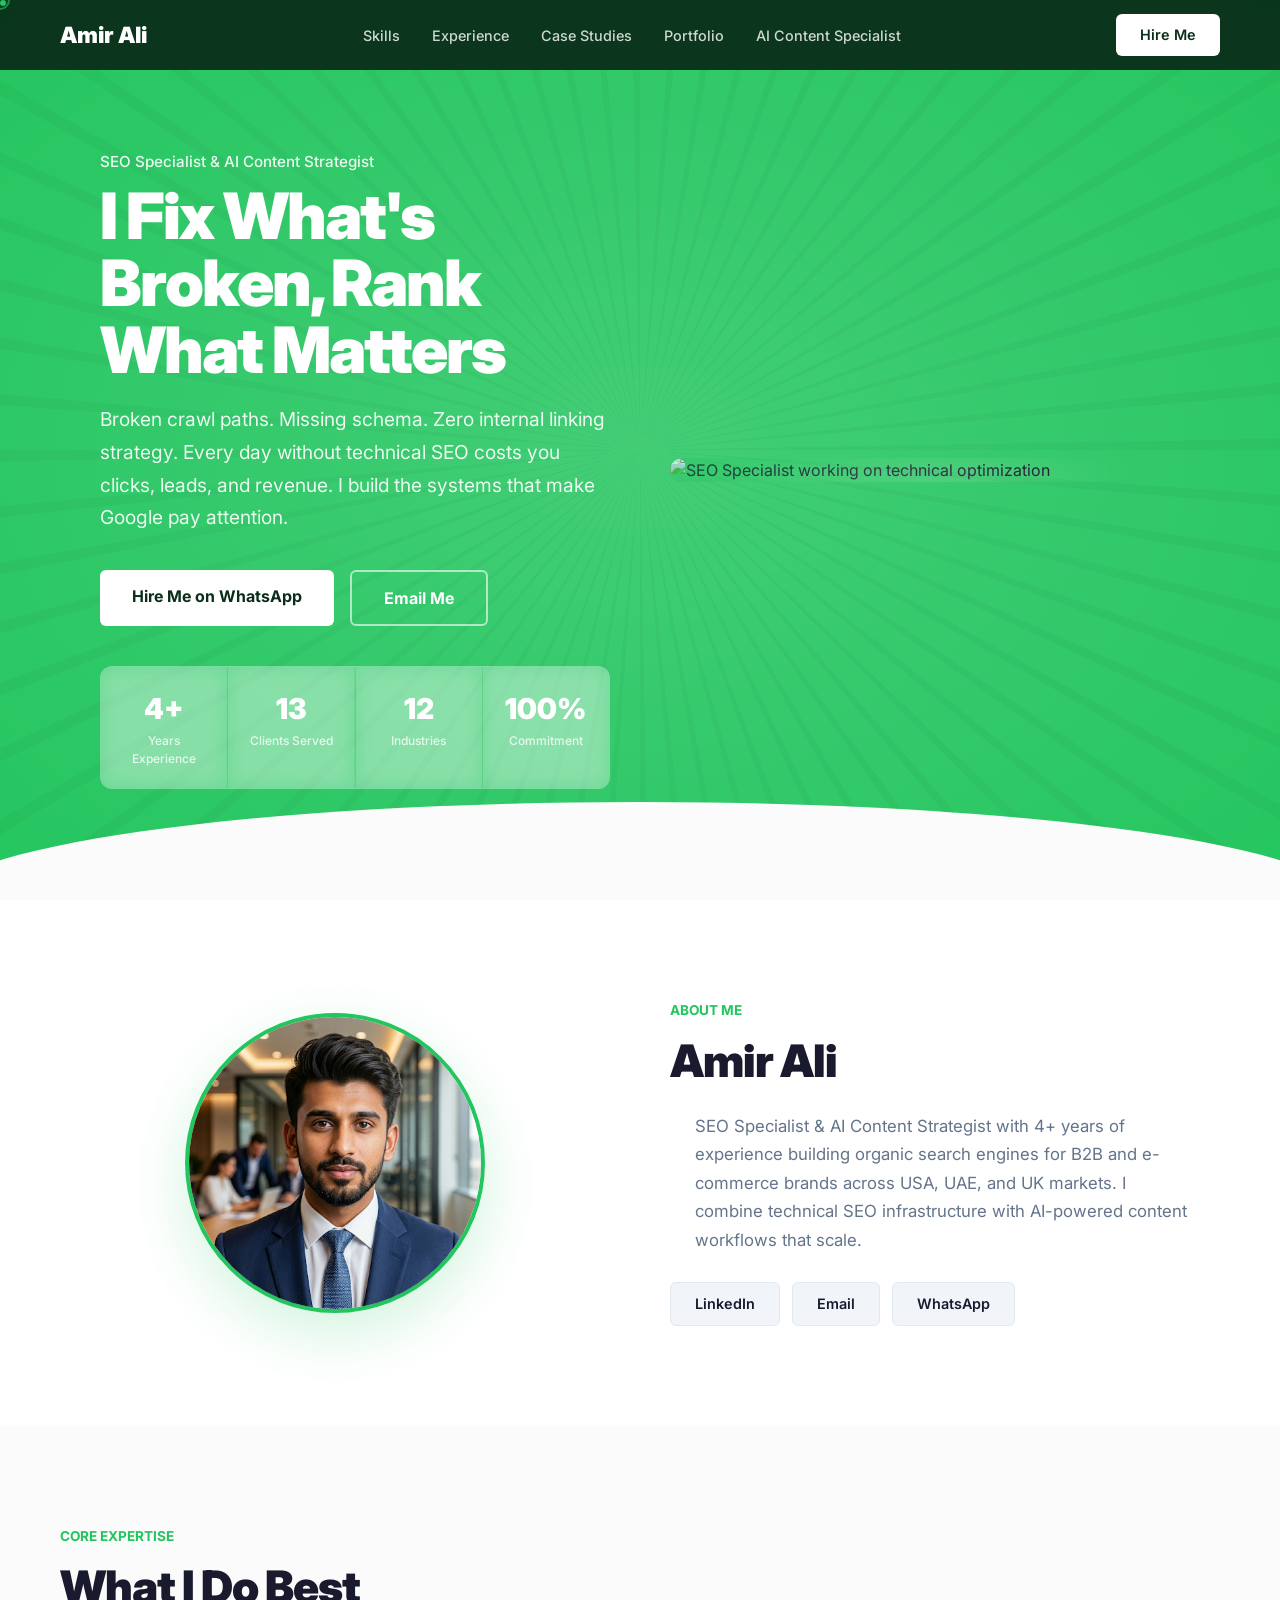
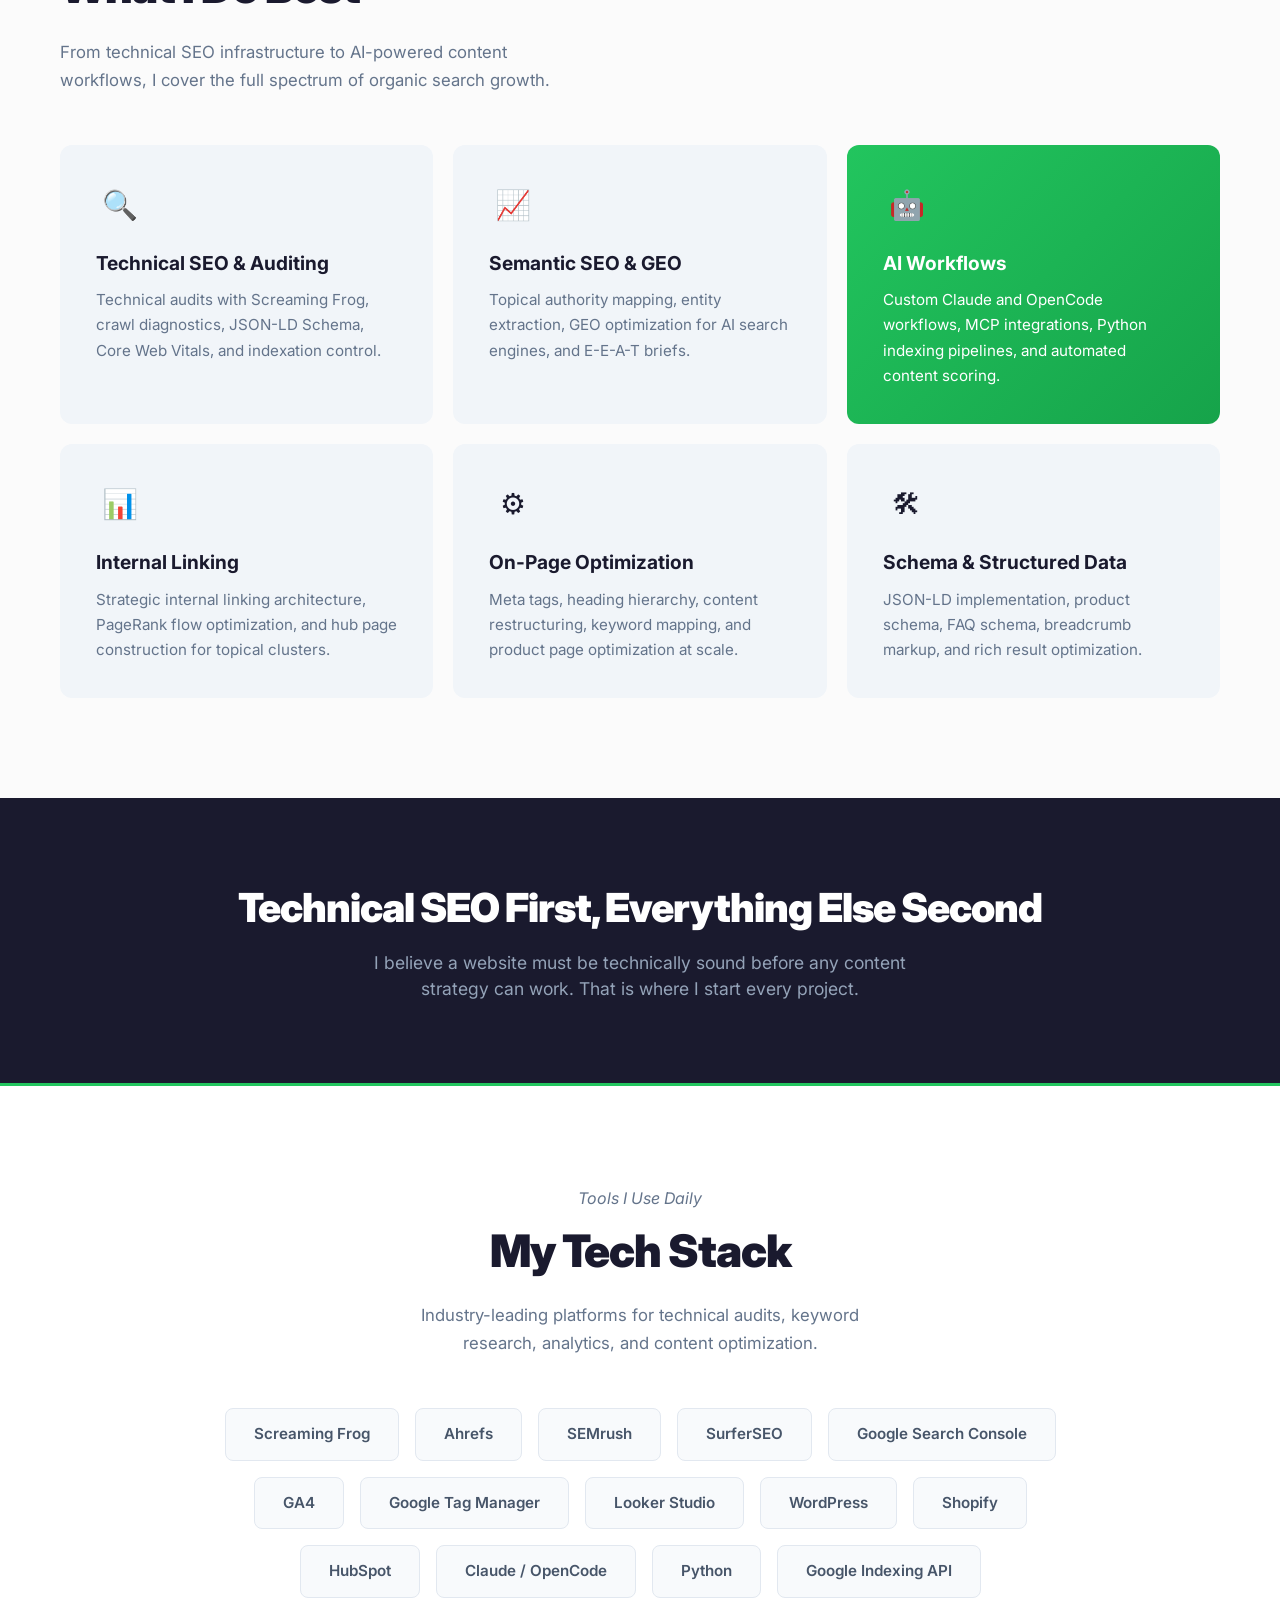
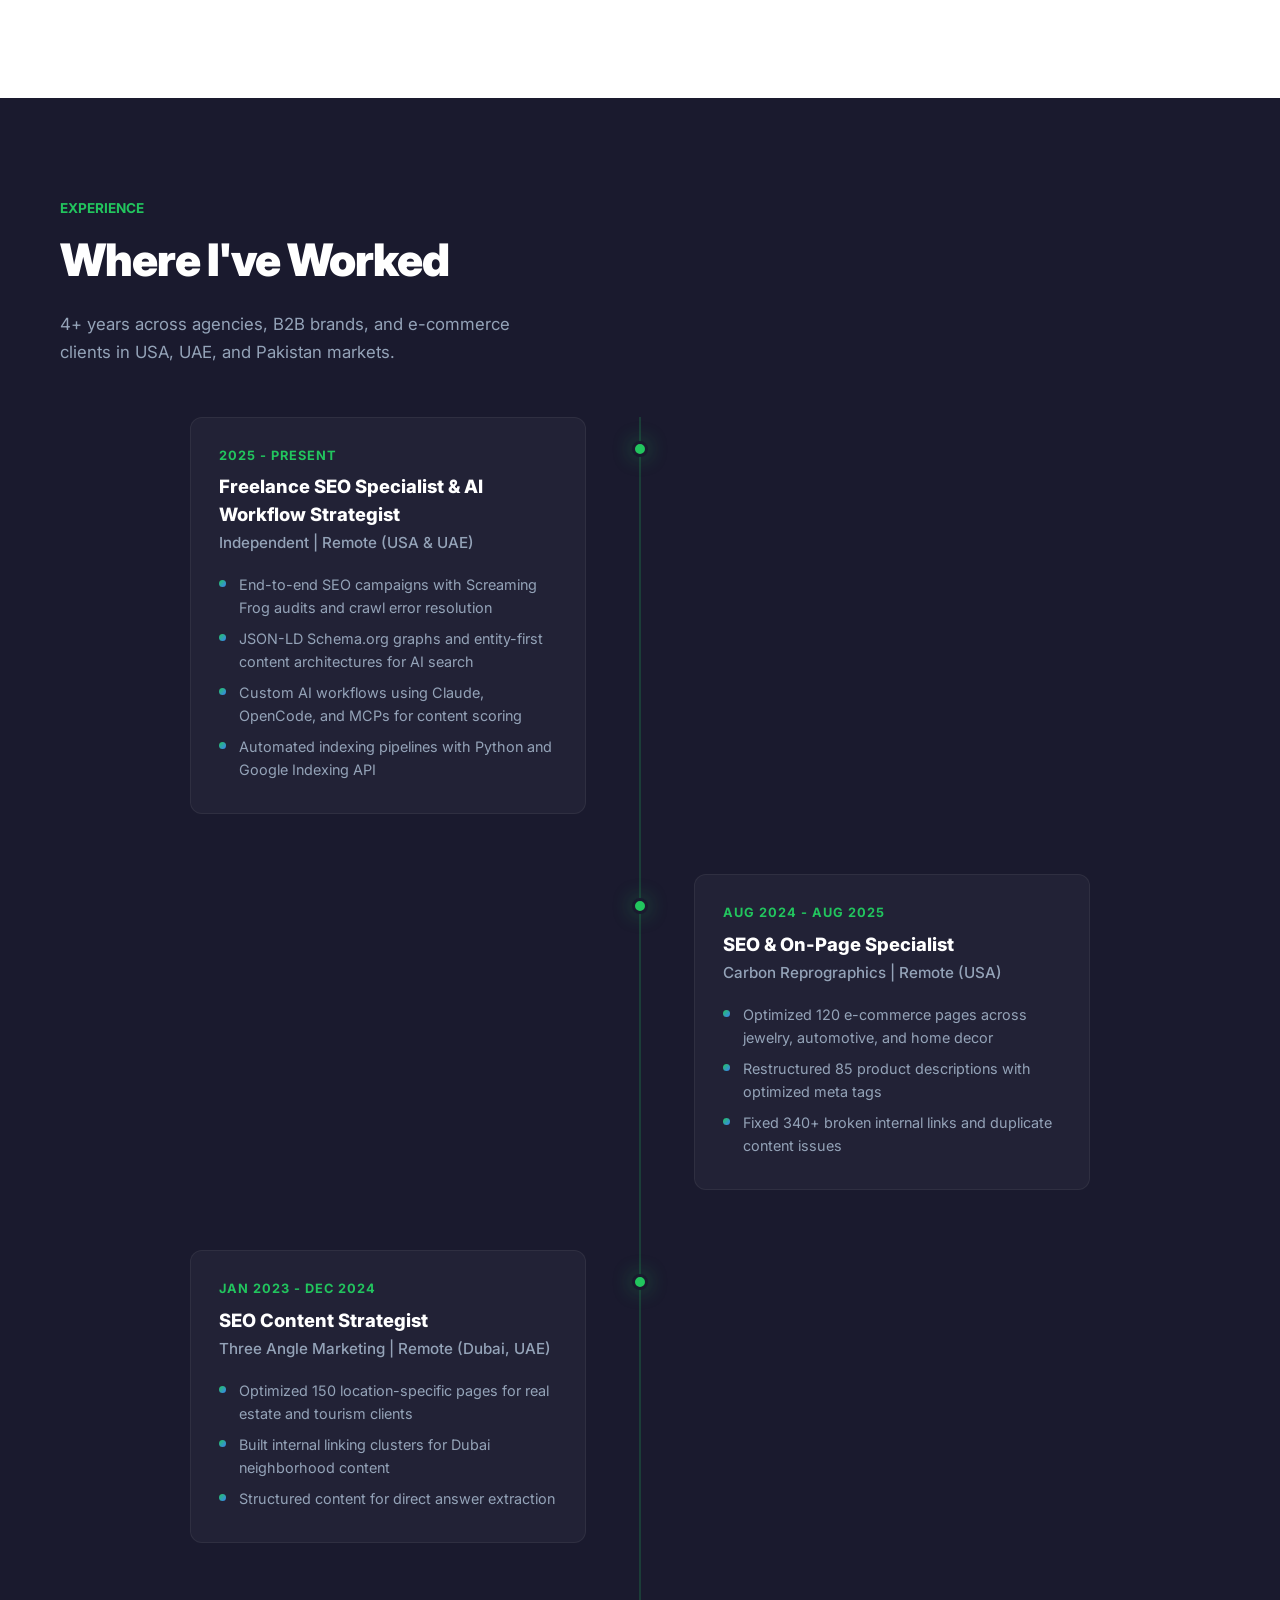
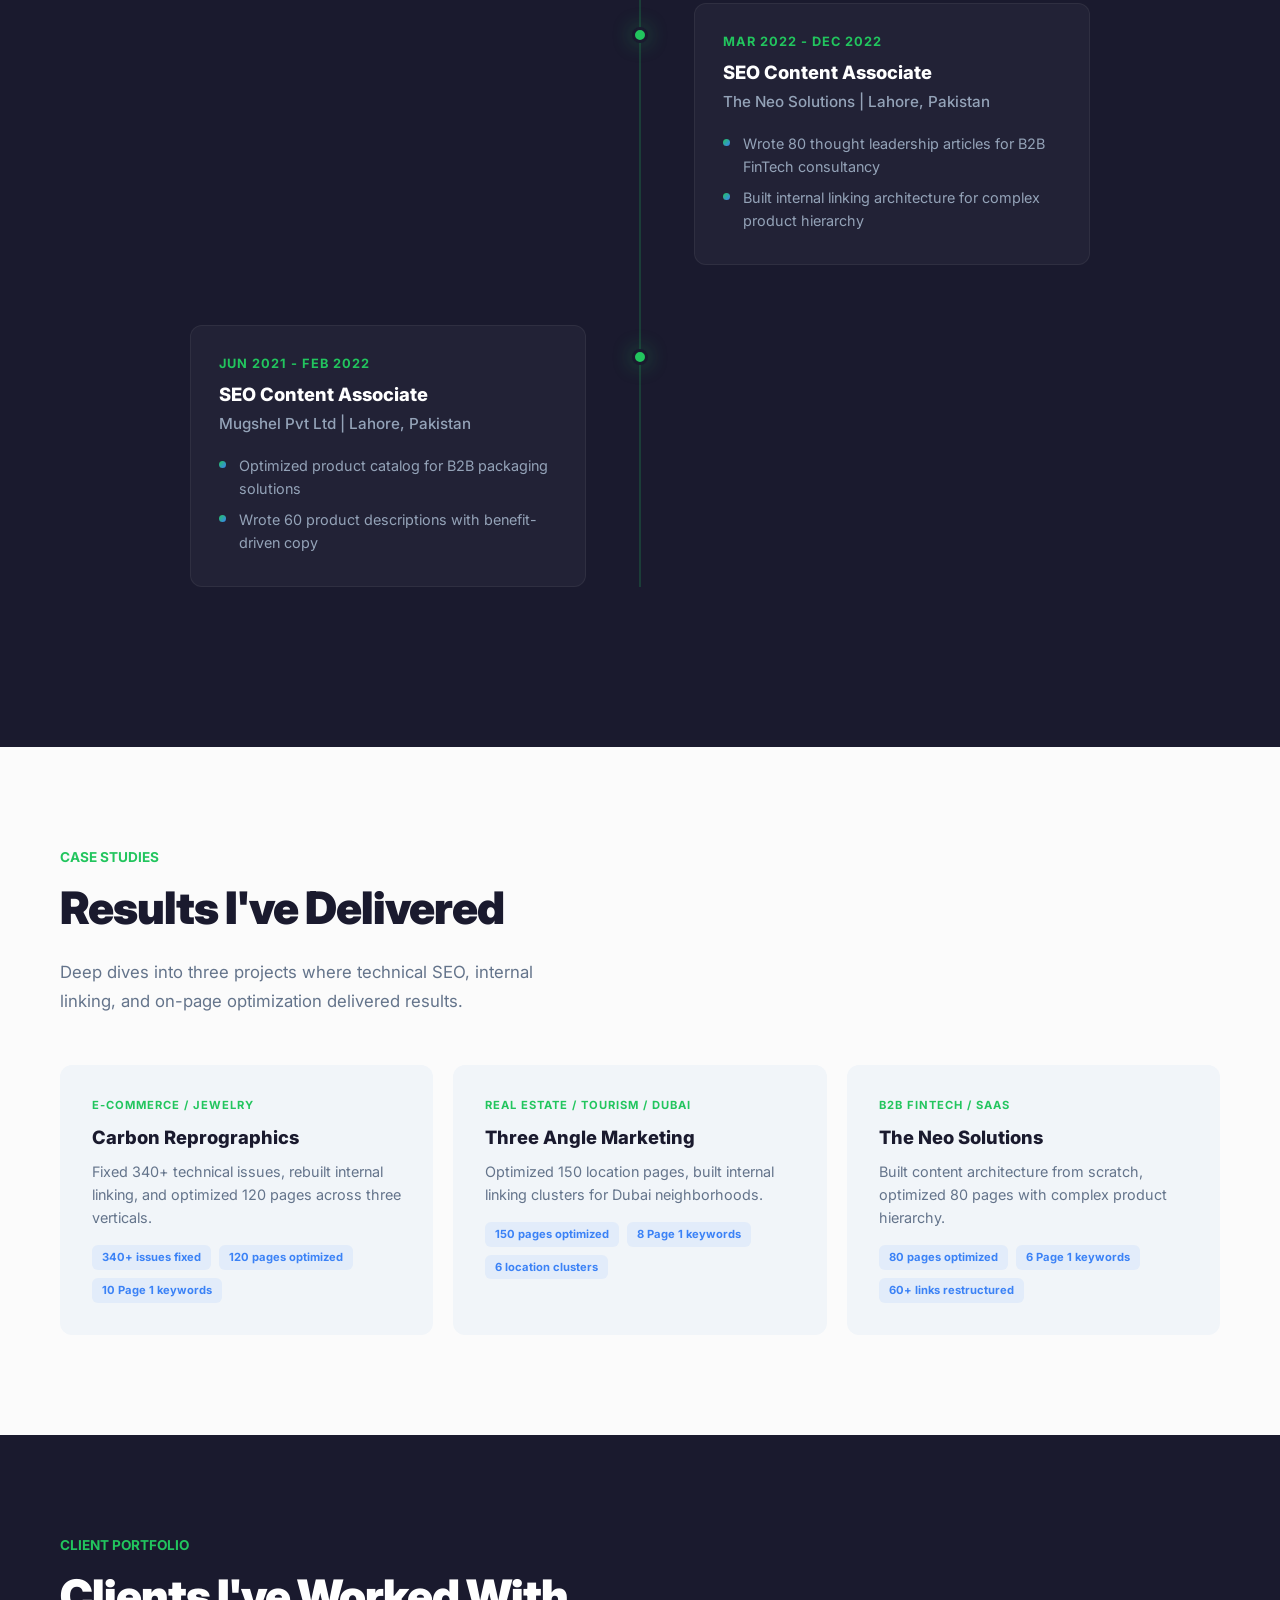
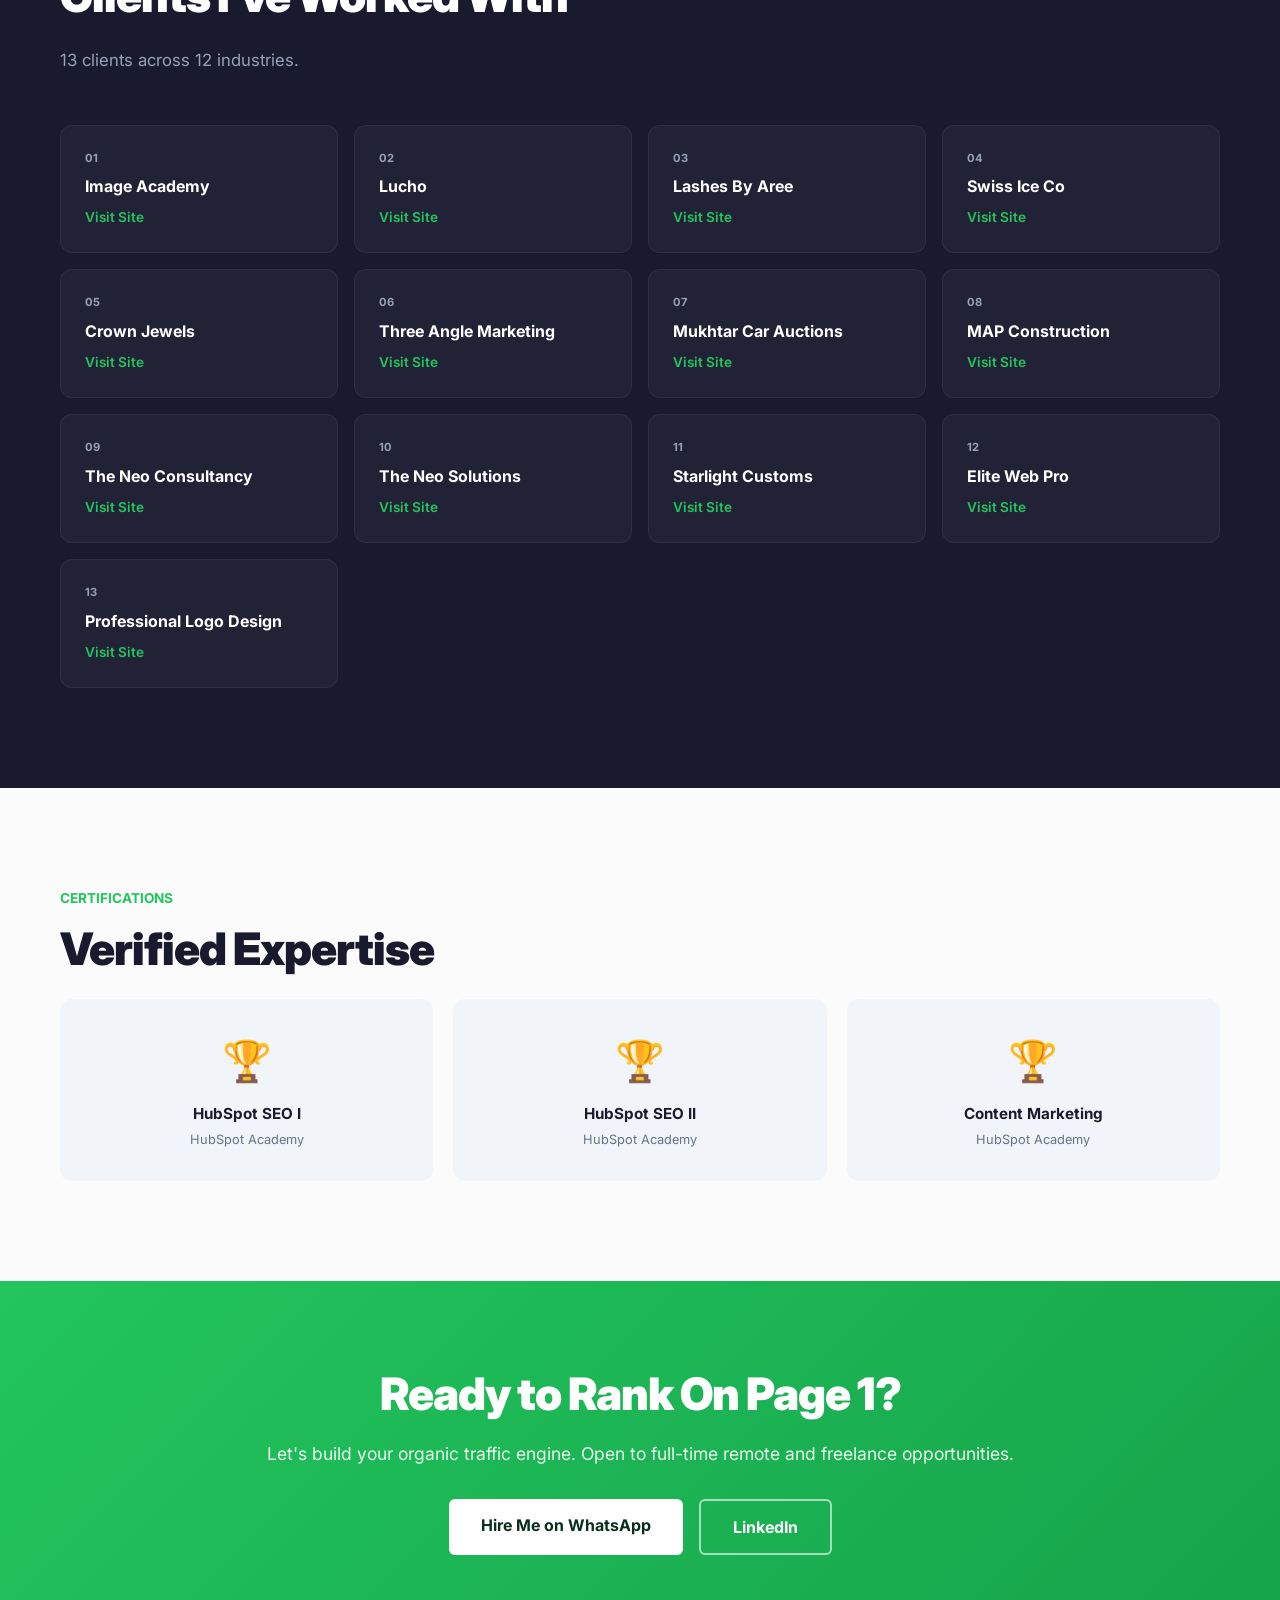
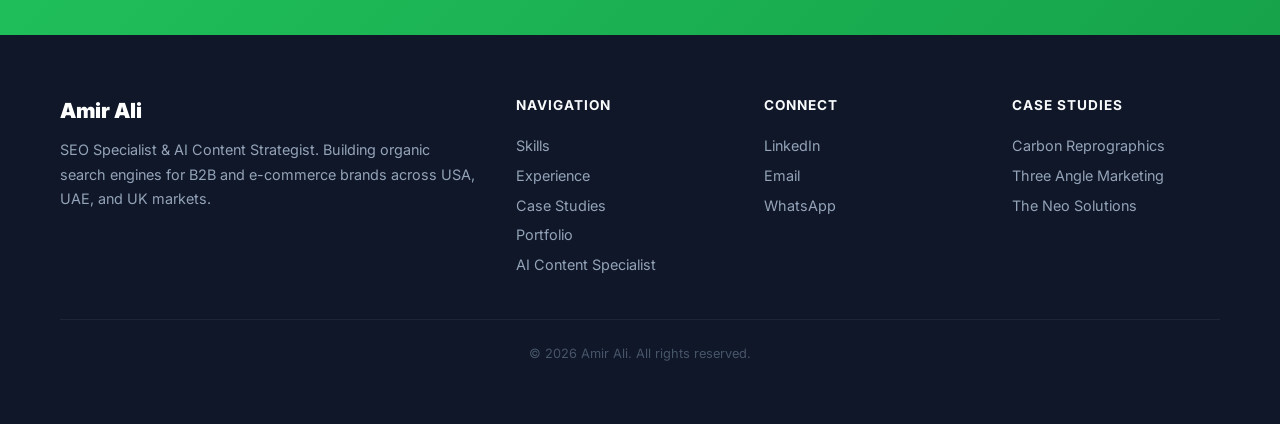
==== index.html @ a9815857 "Add profile photo section with green accent and update tools section" ====
<!DOCTYPE html>
<html lang="en">
<head>
    <meta charset="UTF-8">
    <meta name="viewport" content="width=device-width, initial-scale=1.0">
    <meta name="google-site-verification" content="xbeV1537Iy0xQ0M7kKbIfMFTy9ak4-KcloFst5zve2A" />
    <title>Amir Ali | SEO Specialist & AI Content Strategist</title>
    <meta name="description" content="Amir Ali is an SEO Specialist & AI Content Strategist. Technical SEO, on-page optimization, AI content that ranks on Google, and AI-engine visibility for B2B and e-commerce brands across the USA, UAE, and UK.">
    <link rel="canonical" href="https://amirali115c-hub.github.io/amir-seo-portfolio/">
    <meta property="og:type" content="website">
    <meta property="og:title" content="Amir Ali | SEO Specialist & AI Content Strategist">
    <meta property="og:description" content="Technical SEO, on-page optimization, and AI content that ranks on Google and gets cited by AI engines. Case studies across USA, UAE, and UK markets.">
    <meta property="og:url" content="https://amirali115c-hub.github.io/amir-seo-portfolio/">
    <meta name="twitter:card" content="summary_large_image">
    <script type="application/ld+json">
    {
        "@context": "https://schema.org",
        "@type": "ProfessionalService",
        "name": "Amir Ali - SEO Specialist & AI Content Strategist",
        "url": "https://amirali115c-hub.github.io/amir-seo-portfolio/",
        "email": "amirali115c@gmail.com",
        "jobTitle": "SEO Specialist & AI Content Strategist",
        "areaServed": ["United States", "United Arab Emirates", "United Kingdom"],
        "sameAs": ["https://www.linkedin.com/in/amir-ali-23a3b1204"],
        "knowsAbout": ["Technical SEO", "On-Page SEO", "AI Content Strategy", "Generative Engine Optimization GEO", "Content Automation", "Link Building", "Local SEO"],
        "makesOffer": [
            { "@type": "Offer", "itemOffered": { "@type": "Service", "name": "Technical SEO" } },
            { "@type": "Offer", "itemOffered": { "@type": "Service", "name": "On-Page SEO" } },
            { "@type": "Offer", "itemOffered": { "@type": "Service", "name": "AI Content Strategy" } },
            { "@type": "Offer", "itemOffered": { "@type": "Service", "name": "AI Content Specialist" } }
        ]
    }
    </script>
    <link rel="preconnect" href="https://fonts.googleapis.com">
    <link href="https://fonts.googleapis.com/css2?family=Inter:wght@400;500;600;700;800;900&display=swap" rel="stylesheet">
    <style>
        * { margin: 0; padding: 0; box-sizing: border-box; cursor: none; -webkit-tap-highlight-color: transparent; }
        html { overflow-x: hidden; }
        body { font-family: 'Inter', sans-serif; background: #fbfbfb; color: #1a1a2e; overflow-x: hidden; line-height: 1.5; }
        img { max-width: 100%; height: auto; }

        .cursor { width: 20px; height: 20px; border: 2px solid #22c55e; border-radius: 50%; position: fixed; pointer-events: none; z-index: 9999; transition: transform 0.15s ease, background 0.15s ease; mix-blend-mode: difference; }
        .cursor.active { transform: scale(2.5); background: rgba(34, 197, 94, 0.1); }
        .cursor-dot { width: 6px; height: 6px; background: #22c55e; border-radius: 50%; position: fixed; pointer-events: none; z-index: 10000; }

        nav { position: fixed; top: 0; width: 100%; padding: 0 60px; display: flex; justify-content: space-between; align-items: center; z-index: 1000; background: rgba(10, 46, 26, 0.95); backdrop-filter: blur(20px); height: 70px; }
        .logo { font-size: 1.4rem; font-weight: 900; color: #fff; }
        .nav-links { display: flex; gap: 32px; list-style: none; }
        .nav-links a { color: rgba(255,255,255,0.8); text-decoration: none; font-size: 0.9rem; font-weight: 500; transition: color 0.3s; }
        .nav-links a:hover { color: #fff; }
        .hire-btn { background: #fff; color: #0a2e1a; border: none; padding: 10px 24px; border-radius: 6px; font-weight: 600; cursor: none; text-decoration: none; font-size: 0.9rem; transition: transform 0.3s, box-shadow 0.3s; }
        .hire-btn:hover { transform: translateY(-2px); box-shadow: 0 10px 30px rgba(0,0,0,0.2); }

        /* HERO */
        .hero { position: relative; min-height: 100vh; display: flex; align-items: center; z-index: 2; background: #22c55e; overflow: hidden; }
        .hero::before { content: ''; position: absolute; top: 50%; left: 50%; width: 180%; height: 180%; transform: translate(-50%, -50%); background: radial-gradient(ellipse at center, rgba(255,255,255,0.15) 0%, transparent 60%); pointer-events: none; }
        .hero::after { content: ''; position: absolute; bottom: -2px; left: 0; width: 100%; height: 100px; background: #fbfbfb; clip-path: ellipse(55% 100% at 50% 100%); z-index: 5; }
        .hero-content { position: relative; z-index: 3; max-width: 1200px; margin: 0 auto; padding: 120px 60px 80px; display: grid; grid-template-columns: 1fr 1fr; gap: 60px; align-items: center; width: 100%; }
        .hero-left { color: #fff; }
        .hero-subtitle { font-size: 0.95rem; font-weight: 500; margin-bottom: 8px; opacity: 0.9; }
        .hero h1 { font-size: 4rem; font-weight: 900; line-height: 1.05; margin-bottom: 20px; letter-spacing: -2px; }
        .hero p { font-size: 1.2rem; margin-bottom: 36px; opacity: 0.9; line-height: 1.7; }
        .hero-buttons { display: flex; gap: 16px; flex-wrap: wrap; }
        .btn-white { background: #fff; color: #0a2e1a; border: none; padding: 14px 32px; border-radius: 6px; font-weight: 700; font-size: 1rem; cursor: none; text-decoration: none; transition: transform 0.3s, box-shadow 0.3s; }
        .btn-white:hover { transform: translateY(-2px); box-shadow: 0 12px 32px rgba(0,0,0,0.2); }
        .btn-outline-white { background: transparent; color: #fff; border: 2px solid rgba(255,255,255,0.6); padding: 14px 32px; border-radius: 6px; font-weight: 700; font-size: 1rem; cursor: none; text-decoration: none; transition: background 0.3s; }
        .btn-outline-white:hover { background: rgba(255,255,255,0.15); }
        .hero-right { display: flex; justify-content: center; align-items: center; position: relative; }
        .hero-img-wrap { width: 100%; max-width: 560px; position: relative; border-radius: 16px; overflow: hidden; }
        .hero-img-wrap img { width: 100%; height: auto; display: block; mix-blend-mode: screen; }
        .hero-img-overlay { position: absolute; inset: 0; background: linear-gradient(135deg, rgba(34,197,94,0.3) 0%, transparent 60%); pointer-events: none; }
        .hero-img-glow { position: absolute; bottom: -20px; left: 50%; transform: translateX(-50%); width: 90%; height: 50px; background: radial-gradient(ellipse, rgba(255,255,255,0.2) 0%, transparent 70%); filter: blur(15px); pointer-events: none; }

        /* Thin radial lines like Mint */
        .hero-rays { position: absolute; top: 50%; left: 50%; width: 200%; height: 200%; transform: translate(-50%, -50%); pointer-events: none; background: repeating-conic-gradient(from 0deg, transparent 0deg, transparent 4deg, rgba(0,0,0,0.03) 4deg, rgba(0,0,0,0.03) 5deg); z-index: 1; }

        .stats-bar { display: grid; grid-template-columns: repeat(4, 1fr); gap: 1px; background: rgba(255,255,255,0.2); border-radius: 12px; overflow: hidden; margin-top: 40px; border: 1px solid rgba(255,255,255,0.2); }
        .stat-item { padding: 20px 16px; text-align: center; background: rgba(255,255,255,0.1); backdrop-filter: blur(10px); }
        .stat-number { font-size: 1.8rem; font-weight: 900; color: #fff; margin-bottom: 2px; }
        .stat-label { font-size: 0.75rem; color: rgba(255,255,255,0.8); font-weight: 500; }

        /* SHARED */
        .section-inner { max-width: 1200px; margin: 0 auto; }
        .section-label { font-size: 0.85rem; font-weight: 700; color: #22c55e; margin-bottom: 8px; }
        .section-title { font-size: 2.8rem; font-weight: 900; letter-spacing: -1px; margin-bottom: 16px; }
        .section-desc { font-size: 1.05rem; max-width: 500px; line-height: 1.7; margin-bottom: 50px; }

        /* LIGHT SECTION */
        .section-light { background: #fbfbfb; padding: 100px 60px; }
        .section-light .section-title { color: #1a1a2e; }
        .section-light .section-desc { color: #64748b; }

        /* DARK SECTION */
        .section-dark { background: #1a1a2e; color: #f8fafc; padding: 100px 60px; }
        .section-dark .section-title { color: #fff; }
        .section-dark .section-desc { color: #94a3b8; }
        .section-dark .section-label { color: #22c55e; }

        /* WHITE SECTION */
        .section-white { background: #fff; padding: 100px 60px; text-align: center; }
        .section-white .section-title { color: #1a1a2e; }
        .section-white .section-desc { color: #64748b; margin-left: auto; margin-right: auto; }

        /* FEATURES - Mint Card Grid */
        .features-grid { display: grid; grid-template-columns: 1fr 1fr 1fr; gap: 20px; }
        .feature-card { background: #f1f5f9; border-radius: 12px; padding: 36px; transition: transform 0.3s, box-shadow 0.3s; min-height: 220px; }
        .feature-card:hover { transform: translateY(-4px); box-shadow: 0 12px 40px rgba(0,0,0,0.08); }
        .feature-card.featured { background: linear-gradient(135deg, #22c55e, #16a34a); color: #fff; }
        .feature-icon { width: 48px; height: 48px; margin-bottom: 20px; display: flex; align-items: center; justify-content: center; font-size: 1.8rem; }
        .feature-card h3 { font-size: 1.2rem; font-weight: 700; margin-bottom: 10px; }
        .feature-card p { font-size: 0.95rem; line-height: 1.65; }
        .feature-card:not(.featured) p { color: #64748b; }

        /* DARK QUOTE BAND */
        .quote-band { background: #1a1a2e; color: #fff; padding: 80px 60px; text-align: center; }
        .quote-band h2 { font-size: 2.5rem; font-weight: 900; letter-spacing: -1px; margin-bottom: 12px; }
        .quote-band p { font-size: 1.1rem; color: #94a3b8; max-width: 600px; margin: 0 auto; }

        /* TOOLS */
        .tools-grid { display: flex; flex-wrap: wrap; justify-content: center; gap: 16px; max-width: 900px; margin: 0 auto; }
        .tool-chip { background: #f8fafc; border: 1px solid #e2e8f0; padding: 14px 28px; border-radius: 8px; font-weight: 600; font-size: 0.95rem; color: #475569; cursor: none; transition: all 0.3s; }
        .tool-chip:hover { background: #f0fdf4; border-color: #22c55e; color: #22c55e; transform: translateY(-2px); box-shadow: 0 4px 12px rgba(34, 197, 94, 0.1); }

        /* EXPERIENCE - Creative Timeline on Dark */
        .timeline { position: relative; max-width: 900px; margin: 0 auto; }
        .timeline::before { content: ''; position: absolute; left: 50%; top: 0; bottom: 0; width: 2px; background: rgba(34, 197, 94, 0.2); transform: translateX(-50%); }
        .tl-item { display: flex; align-items: flex-start; margin-bottom: 60px; position: relative; }
        .tl-item:nth-child(odd) { flex-direction: row; }
        .tl-item:nth-child(even) { flex-direction: row-reverse; }
        .tl-dot { position: absolute; left: 50%; top: 24px; width: 16px; height: 16px; background: #22c55e; border: 3px solid #1a1a2e; border-radius: 50%; transform: translateX(-50%); z-index: 2; box-shadow: 0 0 20px rgba(34, 197, 94, 0.4); }
        .tl-card { width: 44%; background: rgba(255,255,255,0.04); border: 1px solid rgba(255,255,255,0.06); border-radius: 12px; padding: 28px; transition: all 0.3s; }
        .tl-card:hover { background: rgba(255,255,255,0.08); border-color: rgba(34, 197, 94, 0.3); transform: translateY(-4px); }
        .tl-item:nth-child(odd) .tl-card { margin-right: auto; }
        .tl-item:nth-child(even) .tl-card { margin-left: auto; }
        .tl-date { font-size: 0.8rem; font-weight: 700; color: #22c55e; letter-spacing: 1px; margin-bottom: 8px; }
        .tl-role { font-size: 1.15rem; font-weight: 800; color: #fff; margin-bottom: 4px; }
        .tl-company { font-size: 0.95rem; color: #94a3b8; font-weight: 500; margin-bottom: 14px; }
        .tl-list { list-style: none; }
        .tl-list li { font-size: 0.9rem; color: #94a3b8; line-height: 1.6; padding: 4px 0 4px 20px; position: relative; }
        .tl-list li::before { content: ''; position: absolute; left: 0; top: 11px; width: 7px; height: 7px; background: linear-gradient(135deg, #22c55e, #3b82f6); border-radius: 50%; }

        /* CASE STUDIES */
        .case-grid { display: grid; grid-template-columns: repeat(3, 1fr); gap: 20px; }
        .case-card { background: #f1f5f9; border-radius: 12px; padding: 32px; transition: all 0.4s cubic-bezier(0.23, 1, 0.32, 1); text-decoration: none; display: block; color: #1a1a2e; }
        .case-card:hover { transform: translateY(-8px); box-shadow: 0 20px 60px rgba(0,0,0,0.1); }
        .case-card .case-tag-sm { font-size: 0.7rem; font-weight: 700; color: #22c55e; letter-spacing: 1px; text-transform: uppercase; margin-bottom: 10px; }
        .case-card h3 { font-size: 1.15rem; font-weight: 800; margin-bottom: 8px; }
        .case-card p { font-size: 0.9rem; color: #64748b; line-height: 1.6; margin-bottom: 16px; }
        .case-results { display: flex; gap: 8px; flex-wrap: wrap; }
        .case-results span { font-size: 0.7rem; font-weight: 700; color: #3b82f6; background: rgba(59, 130, 246, 0.08); padding: 4px 10px; border-radius: 6px; }

        /* PORTFOLIO */
        .portfolio-grid { display: grid; grid-template-columns: repeat(4, 1fr); gap: 16px; }
        .portfolio-card { background: #f1f5f9; border-radius: 12px; padding: 24px; transition: all 0.3s; text-decoration: none; color: #1a1a2e; display: block; }
        .portfolio-card:hover { transform: translateY(-4px); box-shadow: 0 12px 32px rgba(0,0,0,0.08); }
        .portfolio-card .num { font-size: 0.7rem; font-weight: 700; color: #94a3b8; margin-bottom: 8px; }
        .portfolio-card h3 { font-size: 1rem; font-weight: 700; margin-bottom: 6px; }
        .portfolio-card .live-link { font-size: 0.85rem; font-weight: 600; color: #22c55e; }

        /* CERTIFICATIONS */
        .cert-grid { display: grid; grid-template-columns: repeat(3, 1fr); gap: 20px; }
        .cert-card { background: #f1f5f9; border-radius: 12px; padding: 32px; text-align: center; transition: transform 0.3s, box-shadow 0.3s; }
        .cert-card:hover { transform: translateY(-4px); box-shadow: 0 12px 32px rgba(0,0,0,0.08); }
        .cert-icon { font-size: 2.5rem; margin-bottom: 12px; }
        .cert-card h3 { font-size: 0.95rem; font-weight: 700; margin-bottom: 4px; color: #1a1a2e; }
        .cert-card p { font-size: 0.8rem; color: #64748b; }

        /* GREEN CTA */
        .cta-band { background: linear-gradient(135deg, #22c55e, #16a34a); color: #fff; padding: 80px 60px; text-align: center; }
        .cta-band h2 { font-size: 2.8rem; font-weight: 900; letter-spacing: -1px; margin-bottom: 12px; }
        .cta-band p { font-size: 1.1rem; margin-bottom: 32px; opacity: 0.9; }
        .cta-buttons { display: flex; gap: 16px; justify-content: center; flex-wrap: wrap; }

        /* FOOTER */
        footer { background: #0f1729; color: #94a3b8; padding: 60px; }
        .footer-inner { max-width: 1200px; margin: 0 auto; display: grid; grid-template-columns: 2fr 1fr 1fr 1fr; gap: 40px; }
        .footer-brand p { font-size: 0.9rem; line-height: 1.7; margin-top: 12px; }
        .footer-col h6 { font-size: 0.85rem; font-weight: 700; color: #f8fafc; margin-bottom: 16px; text-transform: uppercase; letter-spacing: 1px; }
        .footer-col a { display: block; color: #94a3b8; text-decoration: none; font-size: 0.9rem; padding: 4px 0; transition: color 0.3s; }
        .footer-col a:hover { color: #22c55e; }
        .footer-bottom { border-top: 1px solid rgba(255,255,255,0.06); margin-top: 40px; padding-top: 24px; text-align: center; font-size: 0.8rem; color: #475569; max-width: 1200px; margin-left: auto; margin-right: auto; }

        /* PROFILE SECTION */
        .profile-grid { display: grid; grid-template-columns: 1fr 1fr; gap: 60px; align-items: center; }
        .profile-photo-wrap { display: flex; justify-content: center; }
        .profile-photo { width: 300px; height: 300px; border-radius: 50%; object-fit: cover; border: 4px solid #22c55e; box-shadow: 0 20px 60px rgba(34, 197, 94, 0.2); }
        .profile-info .section-label { text-align: left; }
        .profile-info .section-title { text-align: left; margin-bottom: 16px; }
        .profile-info .section-desc { text-align: left; margin-bottom: 0; }
        .profile-links { display: flex; gap: 12px; margin-top: 28px; flex-wrap: wrap; }
        .profile-link { background: #f1f5f9; border: 1px solid #e2e8f0; padding: 10px 24px; border-radius: 6px; font-weight: 600; font-size: 0.9rem; color: #1a1a2e; text-decoration: none; transition: all 0.3s; }
        .profile-link:hover { background: #22c55e; color: #fff; border-color: #22c55e; transform: translateY(-2px); }

        /* TOOLS GREEN TOP BORDER */
        .tools-accent { border-top: 3px solid #22c55e; }

        /* TABLET */
        @media (max-width: 1024px) {
            .hero h1 { font-size: 3rem; }
            .hero-content { gap: 40px; padding: 120px 40px 80px; }
            .features-grid { grid-template-columns: repeat(2, 1fr); }
            .portfolio-grid { grid-template-columns: repeat(3, 1fr); }
            .section-light, .section-dark, .section-white, .quote-band, .cta-band { padding-left: 40px; padding-right: 40px; }
            .case-grid { grid-template-columns: repeat(2, 1fr); }
            .hero-img-wrap { max-width: 440px; }
        }

        /* MOBILE */
        @media (max-width: 768px) {
            nav { padding: 0 20px; height: 60px; }
            .logo { font-size: 1.1rem; }
            .nav-links { display: none; }
            .hire-btn { padding: 8px 18px; font-size: 0.8rem; }

            .hero { min-height: auto; padding: 0 0 60px; }
            .hero-content { grid-template-columns: 1fr; padding: 100px 24px 40px; text-align: center; gap: 32px; }
            .hero h1 { font-size: 2.1rem; line-height: 1.15; letter-spacing: -1px; }
            .hero p { font-size: 1.02rem; margin-bottom: 28px; }
            .hero-subtitle { font-size: 0.8rem; }
            .hero-buttons { justify-content: center; flex-direction: column; align-items: center; }
            .btn-white, .btn-outline-white { width: 100%; max-width: 320px; text-align: center; }
            .hero::after { height: 60px; }
            .hero-rays { width: 300%; height: 300%; }
            .hero-right { margin-top: 8px; }
            .hero-img-wrap { max-width: 300px; }

            .stats-bar { grid-template-columns: repeat(2, 1fr); margin-top: 32px; }
            .stat-item { padding: 16px 12px; }
            .stat-number { font-size: 1.4rem; }
            .stat-label { font-size: 0.68rem; }

            .section-light, .section-dark, .section-white { padding: 60px 24px; }
            .quote-band { padding: 50px 24px; }
            .quote-band h2 { font-size: 1.8rem; }
            .quote-band p { font-size: 1rem; }

            .section-title { font-size: 1.8rem; }
            .section-desc { font-size: 0.98rem; }
            .section-label { font-size: 0.75rem; }

            .features-grid, .case-grid, .cert-grid { grid-template-columns: 1fr; }
            .feature-card { padding: 28px; min-height: 0; }
            .profile-grid { grid-template-columns: 1fr; text-align: center; }
            .profile-photo { width: 240px; height: 240px; }
            .profile-info .section-label, .profile-info .section-title, .profile-info .section-desc { text-align: center; }
            .profile-links { justify-content: center; }

            .tool-chip { padding: 10px 18px; font-size: 0.85rem; }

            .portfolio-grid { grid-template-columns: repeat(2, 1fr); gap: 12px; }
            .portfolio-card { padding: 18px; }

            .timeline::before { left: 18px; }
            .tl-dot { left: 18px; }
            .tl-item, .tl-item:nth-child(even), .tl-item:nth-child(odd) { flex-direction: row; margin-bottom: 40px; }
            .tl-card, .tl-item:nth-child(odd) .tl-card, .tl-item:nth-child(even) .tl-card { width: calc(100% - 46px); margin-left: 46px; margin-right: 0; padding: 22px; }
            .tl-role { font-size: 1.05rem; }

            .cert-card { padding: 24px; }

            .cta-band { padding: 50px 24px; }
            .cta-band h2 { font-size: 1.9rem; }
            .cta-band p { font-size: 1rem; }
            .cta-buttons { flex-direction: column; align-items: center; }
            .cta-buttons .btn-white, .cta-buttons .btn-outline-white { width: 100%; max-width: 320px; text-align: center; }

            .footer-inner { grid-template-columns: 1fr; gap: 32px; }
            footer { padding: 40px 24px; }
            .footer-bottom { font-size: 0.75rem; }
            .cursor, .cursor-dot { display: none; }
            * { cursor: auto; }
        }

        /* SMALL PHONES */
        @media (max-width: 420px) {
            .hero h1 { font-size: 1.8rem; }
            .hero-content { padding-top: 90px; }
            .section-title { font-size: 1.6rem; }
            .stats-bar { grid-template-columns: repeat(2, 1fr); }
            .portfolio-grid { grid-template-columns: 1fr; }
            .case-results span { font-size: 0.65rem; padding: 4px 8px; }
        }
    </style>
</head>
<body>

    <div class="cursor" id="cursor"></div>
    <div class="cursor-dot" id="cursor-dot"></div>

    <nav>
        <div class="logo">Amir Ali</div>
        <ul class="nav-links">
            <li><a href="#skills">Skills</a></li>
            <li><a href="#experience">Experience</a></li>
            <li><a href="#case-studies">Case Studies</a></li>
            <li><a href="#portfolio">Portfolio</a></li>
            <li><a href="ai-content-specialist.html">AI Content Specialist</a></li>
        </ul>
        <a href="https://wa.link/6gski2" class="hire-btn" target="_blank">Hire Me</a>
    </nav>

    <!-- HERO -->
    <section class="hero">
        <div class="hero-rays"></div>
        <div class="hero-content">
            <div class="hero-left">
                <div class="hero-subtitle">SEO Specialist & AI Content Strategist</div>
                <h1>I Fix What's Broken, Rank What Matters</h1>
                <p>Broken crawl paths. Missing schema. Zero internal linking strategy. Every day without technical SEO costs you clicks, leads, and revenue. I build the systems that make Google pay attention.</p>
                <div class="hero-buttons">
                    <a href="https://wa.link/6gski2" class="btn-white" target="_blank">Hire Me on WhatsApp</a>
                    <a href="mailto:amirali115c@gmail.com" class="btn-outline-white">Email Me</a>
                </div>
                <div class="stats-bar">
                    <div class="stat-item"><div class="stat-number">4+</div><div class="stat-label">Years Experience</div></div>
                    <div class="stat-item"><div class="stat-number">13</div><div class="stat-label">Clients Served</div></div>
                    <div class="stat-item"><div class="stat-number">12</div><div class="stat-label">Industries</div></div>
                    <div class="stat-item"><div class="stat-number">100%</div><div class="stat-label">Commitment</div></div>
                </div>
            </div>
            <div class="hero-right">
                <div class="hero-img-wrap">
                    <img src="https://images.pexels.com/photos/11208029/pexels-photo-11208029.jpeg?auto=compress&cs=tinysrgb&w=800&h=600&fit=crop" alt="SEO Specialist working on technical optimization" loading="eager">
                    <div class="hero-img-overlay"></div>
                    <div class="hero-img-glow"></div>
                </div>
            </div>
        </div>
    </section>

    <!-- PROFILE - White -->
    <section class="section-white" id="about">
        <div class="section-inner">
            <div class="profile-grid">
                <div class="profile-photo-wrap">
                    <img src="images/profile.png" alt="Amir Ali - SEO Specialist" class="profile-photo" width="300" height="300" loading="eager">
                </div>
                <div class="profile-info">
                    <div class="section-label">ABOUT ME</div>
                    <div class="section-title">Amir Ali</div>
                    <p class="section-desc">SEO Specialist & AI Content Strategist with 4+ years of experience building organic search engines for B2B and e-commerce brands across USA, UAE, and UK markets. I combine technical SEO infrastructure with AI-powered content workflows that scale.</p>
                    <div class="profile-links">
                        <a href="https://www.linkedin.com/in/amir-ali-23a3b1204" target="_blank" class="profile-link">LinkedIn</a>
                        <a href="mailto:amirali115c@gmail.com" class="profile-link">Email</a>
                        <a href="https://wa.link/6gski2" target="_blank" class="profile-link">WhatsApp</a>
                    </div>
                </div>
            </div>
        </div>
    </section>

    <!-- FEATURES - Light -->
    <section class="section-light" id="skills">
        <div class="section-inner">
            <div class="section-label">CORE EXPERTISE</div>
            <div class="section-title">What I Do Best</div>
            <p class="section-desc">From technical SEO infrastructure to AI-powered content workflows, I cover the full spectrum of organic search growth.</p>
            <div class="features-grid">
                <div class="feature-card">
                    <div class="feature-icon">&#128269;</div>
                    <h3>Technical SEO & Auditing</h3>
                    <p>Technical audits with Screaming Frog, crawl diagnostics, JSON-LD Schema, Core Web Vitals, and indexation control.</p>
                </div>
                <div class="feature-card">
                    <div class="feature-icon">&#128200;</div>
                    <h3>Semantic SEO & GEO</h3>
                    <p>Topical authority mapping, entity extraction, GEO optimization for AI search engines, and E-E-A-T briefs.</p>
                </div>
                <div class="feature-card featured">
                    <div class="feature-icon">&#129302;</div>
                    <h3>AI Workflows</h3>
                    <p>Custom Claude and OpenCode workflows, MCP integrations, Python indexing pipelines, and automated content scoring.</p>
                </div>
                <div class="feature-card">
                    <div class="feature-icon">&#128202;</div>
                    <h3>Internal Linking</h3>
                    <p>Strategic internal linking architecture, PageRank flow optimization, and hub page construction for topical clusters.</p>
                </div>
                <div class="feature-card">
                    <div class="feature-icon">&#9881;</div>
                    <h3>On-Page Optimization</h3>
                    <p>Meta tags, heading hierarchy, content restructuring, keyword mapping, and product page optimization at scale.</p>
                </div>
                <div class="feature-card">
                    <div class="feature-icon">&#128736;</div>
                    <h3>Schema & Structured Data</h3>
                    <p>JSON-LD implementation, product schema, FAQ schema, breadcrumb markup, and rich result optimization.</p>
                </div>
            </div>
        </div>
    </section>

    <!-- QUOTE BAND - Dark -->
    <section class="quote-band">
        <h2>Technical SEO First, Everything Else Second</h2>
        <p>I believe a website must be technically sound before any content strategy can work. That is where I start every project.</p>
    </section>

    <!-- TOOLS - White -->
    <section class="section-white tools-accent">
        <div class="section-inner">
            <div class="pre-title" style="font-size:1rem; font-style:italic; color:#64748b; margin-bottom:8px;">Tools I Use Daily</div>
            <div class="section-title">My Tech Stack</div>
            <p class="section-desc" style="margin-left:auto; margin-right:auto;">Industry-leading platforms for technical audits, keyword research, analytics, and content optimization.</p>
            <div class="tools-grid">
                <span class="tool-chip">Screaming Frog</span>
                <span class="tool-chip">Ahrefs</span>
                <span class="tool-chip">SEMrush</span>
                <span class="tool-chip">SurferSEO</span>
                <span class="tool-chip">Google Search Console</span>
                <span class="tool-chip">GA4</span>
                <span class="tool-chip">Google Tag Manager</span>
                <span class="tool-chip">Looker Studio</span>
                <span class="tool-chip">WordPress</span>
                <span class="tool-chip">Shopify</span>
                <span class="tool-chip">HubSpot</span>
                <span class="tool-chip">Claude / OpenCode</span>
                <span class="tool-chip">Python</span>
                <span class="tool-chip">Google Indexing API</span>
            </div>
        </div>
    </section>

    <!-- EXPERIENCE - Dark with Timeline -->
    <section class="section-dark" id="experience">
        <div class="section-inner">
            <div class="section-label">EXPERIENCE</div>
            <div class="section-title">Where I've Worked</div>
            <p class="section-desc">4+ years across agencies, B2B brands, and e-commerce clients in USA, UAE, and Pakistan markets.</p>

            <div class="timeline">
                <div class="tl-item">
                    <div class="tl-dot"></div>
                    <div class="tl-card">
                        <div class="tl-date">2025 - PRESENT</div>
                        <div class="tl-role">Freelance SEO Specialist & AI Workflow Strategist</div>
                        <div class="tl-company">Independent | Remote (USA & UAE)</div>
                        <ul class="tl-list">
                            <li>End-to-end SEO campaigns with Screaming Frog audits and crawl error resolution</li>
                            <li>JSON-LD Schema.org graphs and entity-first content architectures for AI search</li>
                            <li>Custom AI workflows using Claude, OpenCode, and MCPs for content scoring</li>
                            <li>Automated indexing pipelines with Python and Google Indexing API</li>
                        </ul>
                    </div>
                </div>
                <div class="tl-item">
                    <div class="tl-dot"></div>
                    <div class="tl-card">
                        <div class="tl-date">AUG 2024 - AUG 2025</div>
                        <div class="tl-role">SEO & On-Page Specialist</div>
                        <div class="tl-company">Carbon Reprographics | Remote (USA)</div>
                        <ul class="tl-list">
                            <li>Optimized 120 e-commerce pages across jewelry, automotive, and home decor</li>
                            <li>Restructured 85 product descriptions with optimized meta tags</li>
                            <li>Fixed 340+ broken internal links and duplicate content issues</li>
                        </ul>
                    </div>
                </div>
                <div class="tl-item">
                    <div class="tl-dot"></div>
                    <div class="tl-card">
                        <div class="tl-date">JAN 2023 - DEC 2024</div>
                        <div class="tl-role">SEO Content Strategist</div>
                        <div class="tl-company">Three Angle Marketing | Remote (Dubai, UAE)</div>
                        <ul class="tl-list">
                            <li>Optimized 150 location-specific pages for real estate and tourism clients</li>
                            <li>Built internal linking clusters for Dubai neighborhood content</li>
                            <li>Structured content for direct answer extraction</li>
                        </ul>
                    </div>
                </div>
                <div class="tl-item">
                    <div class="tl-dot"></div>
                    <div class="tl-card">
                        <div class="tl-date">MAR 2022 - DEC 2022</div>
                        <div class="tl-role">SEO Content Associate</div>
                        <div class="tl-company">The Neo Solutions | Lahore, Pakistan</div>
                        <ul class="tl-list">
                            <li>Wrote 80 thought leadership articles for B2B FinTech consultancy</li>
                            <li>Built internal linking architecture for complex product hierarchy</li>
                        </ul>
                    </div>
                </div>
                <div class="tl-item">
                    <div class="tl-dot"></div>
                    <div class="tl-card">
                        <div class="tl-date">JUN 2021 - FEB 2022</div>
                        <div class="tl-role">SEO Content Associate</div>
                        <div class="tl-company">Mugshel Pvt Ltd | Lahore, Pakistan</div>
                        <ul class="tl-list">
                            <li>Optimized product catalog for B2B packaging solutions</li>
                            <li>Wrote 60 product descriptions with benefit-driven copy</li>
                        </ul>
                    </div>
                </div>
            </div>
        </div>
    </section>

    <!-- CASE STUDIES - Light -->
    <section class="section-light" id="case-studies">
        <div class="section-inner">
            <div class="section-label">CASE STUDIES</div>
            <div class="section-title">Results I've Delivered</div>
            <p class="section-desc">Deep dives into three projects where technical SEO, internal linking, and on-page optimization delivered results.</p>
            <div class="case-grid">
                <a href="case-studies/carbon-reprographics.html" class="case-card">
                    <div class="case-tag-sm">E-commerce / Jewelry</div>
                    <h3>Carbon Reprographics</h3>
                    <p>Fixed 340+ technical issues, rebuilt internal linking, and optimized 120 pages across three verticals.</p>
                    <div class="case-results">
                        <span>340+ issues fixed</span>
                        <span>120 pages optimized</span>
                        <span>10 Page 1 keywords</span>
                    </div>
                </a>
                <a href="case-studies/three-angle-marketing.html" class="case-card">
                    <div class="case-tag-sm">Real Estate / Tourism / Dubai</div>
                    <h3>Three Angle Marketing</h3>
                    <p>Optimized 150 location pages, built internal linking clusters for Dubai neighborhoods.</p>
                    <div class="case-results">
                        <span>150 pages optimized</span>
                        <span>8 Page 1 keywords</span>
                        <span>6 location clusters</span>
                    </div>
                </a>
                <a href="case-studies/the-neo-solutions.html" class="case-card">
                    <div class="case-tag-sm">B2B FinTech / SaaS</div>
                    <h3>The Neo Solutions</h3>
                    <p>Built content architecture from scratch, optimized 80 pages with complex product hierarchy.</p>
                    <div class="case-results">
                        <span>80 pages optimized</span>
                        <span>6 Page 1 keywords</span>
                        <span>60+ links restructured</span>
                    </div>
                </a>
            </div>
        </div>
    </section>

    <!-- PORTFOLIO - Dark -->
    <section class="section-dark" id="portfolio">
        <div class="section-inner">
            <div class="section-label">CLIENT PORTFOLIO</div>
            <div class="section-title">Clients I've Worked With</div>
            <p class="section-desc">13 clients across 12 industries.</p>
            <div class="portfolio-grid">
                <a href="https://imageacademy.org/" target="_blank" class="portfolio-card" style="background:rgba(255,255,255,0.04); border:1px solid rgba(255,255,255,0.06);"><div class="num">01</div><h3 style="color:#fff">Image Academy</h3><span class="live-link">Visit Site</span></a>
                <a href="https://lucho.com/" target="_blank" class="portfolio-card" style="background:rgba(255,255,255,0.04); border:1px solid rgba(255,255,255,0.06);"><div class="num">02</div><h3 style="color:#fff">Lucho</h3><span class="live-link">Visit Site</span></a>
                <a href="https://lashesbyaree.com/" target="_blank" class="portfolio-card" style="background:rgba(255,255,255,0.04); border:1px solid rgba(255,255,255,0.06);"><div class="num">03</div><h3 style="color:#fff">Lashes By Aree</h3><span class="live-link">Visit Site</span></a>
                <a href="https://swissiceco.com/" target="_blank" class="portfolio-card" style="background:rgba(255,255,255,0.04); border:1px solid rgba(255,255,255,0.06);"><div class="num">04</div><h3 style="color:#fff">Swiss Ice Co</h3><span class="live-link">Visit Site</span></a>
                <a href="https://crownjewelsandcoin.com/" target="_blank" class="portfolio-card" style="background:rgba(255,255,255,0.04); border:1px solid rgba(255,255,255,0.06);"><div class="num">05</div><h3 style="color:#fff">Crown Jewels</h3><span class="live-link">Visit Site</span></a>
                <a href="https://threeanglemarketing.com/" target="_blank" class="portfolio-card" style="background:rgba(255,255,255,0.04); border:1px solid rgba(255,255,255,0.06);"><div class="num">06</div><h3 style="color:#fff">Three Angle Marketing</h3><span class="live-link">Visit Site</span></a>
                <a href="https://mukhtarcarauctions.com/" target="_blank" class="portfolio-card" style="background:rgba(255,255,255,0.04); border:1px solid rgba(255,255,255,0.06);"><div class="num">07</div><h3 style="color:#fff">Mukhtar Car Auctions</h3><span class="live-link">Visit Site</span></a>
                <a href="https://mapconstructionllc.com/" target="_blank" class="portfolio-card" style="background:rgba(255,255,255,0.04); border:1px solid rgba(255,255,255,0.06);"><div class="num">08</div><h3 style="color:#fff">MAP Construction</h3><span class="live-link">Visit Site</span></a>
                <a href="https://www.theneoconsultancy.com/" target="_blank" class="portfolio-card" style="background:rgba(255,255,255,0.04); border:1px solid rgba(255,255,255,0.06);"><div class="num">09</div><h3 style="color:#fff">The Neo Consultancy</h3><span class="live-link">Visit Site</span></a>
                <a href="https://theneosolutions.com/" target="_blank" class="portfolio-card" style="background:rgba(255,255,255,0.04); border:1px solid rgba(255,255,255,0.06);"><div class="num">10</div><h3 style="color:#fff">The Neo Solutions</h3><span class="live-link">Visit Site</span></a>
                <a href="https://starlightcustoms.co.uk/" target="_blank" class="portfolio-card" style="background:rgba(255,255,255,0.04); border:1px solid rgba(255,255,255,0.06);"><div class="num">11</div><h3 style="color:#fff">Starlight Customs</h3><span class="live-link">Visit Site</span></a>
                <a href="https://elitewebpro.com/" target="_blank" class="portfolio-card" style="background:rgba(255,255,255,0.04); border:1px solid rgba(255,255,255,0.06);"><div class="num">12</div><h3 style="color:#fff">Elite Web Pro</h3><span class="live-link">Visit Site</span></a>
                <a href="https://professionallogodesign.net/" target="_blank" class="portfolio-card" style="background:rgba(255,255,255,0.04); border:1px solid rgba(255,255,255,0.06);"><div class="num">13</div><h3 style="color:#fff">Professional Logo Design</h3><span class="live-link">Visit Site</span></a>
            </div>
        </div>
    </section>

    <!-- CERTIFICATIONS - Light -->
    <section class="section-light">
        <div class="section-inner">
            <div class="section-label">CERTIFICATIONS</div>
            <div class="section-title">Verified Expertise</div>
            <div class="cert-grid">
                <div class="cert-card"><div class="cert-icon">&#127942;</div><h3>HubSpot SEO I</h3><p>HubSpot Academy</p></div>
                <div class="cert-card"><div class="cert-icon">&#127942;</div><h3>HubSpot SEO II</h3><p>HubSpot Academy</p></div>
                <div class="cert-card"><div class="cert-icon">&#127942;</div><h3>Content Marketing</h3><p>HubSpot Academy</p></div>
            </div>
        </div>
    </section>

    <!-- GREEN CTA -->
    <section class="cta-band">
        <h2>Ready to Rank On Page 1?</h2>
        <p>Let's build your organic traffic engine. Open to full-time remote and freelance opportunities.</p>
        <div class="cta-buttons">
            <a href="https://wa.link/6gski2" class="btn-white" target="_blank">Hire Me on WhatsApp</a>
            <a href="https://www.linkedin.com/in/amir-ali-23a3b1204" class="btn-outline-white" target="_blank">LinkedIn</a>
        </div>
    </section>

    <footer>
        <div class="footer-inner">
            <div class="footer-brand">
                <div class="logo" style="font-size: 1.3rem;">Amir Ali</div>
                <p>SEO Specialist & AI Content Strategist. Building organic search engines for B2B and e-commerce brands across USA, UAE, and UK markets.</p>
            </div>
            <div class="footer-col">
                <h6>Navigation</h6>
                <a href="#skills">Skills</a>
                <a href="#experience">Experience</a>
                <a href="#case-studies">Case Studies</a>
                <a href="#portfolio">Portfolio</a>
                <a href="ai-content-specialist.html">AI Content Specialist</a>
            </div>
            <div class="footer-col">
                <h6>Connect</h6>
                <a href="https://www.linkedin.com/in/amir-ali-23a3b1204" target="_blank">LinkedIn</a>
                <a href="mailto:amirali115c@gmail.com">Email</a>
                <a href="https://wa.link/6gski2" target="_blank">WhatsApp</a>
            </div>
            <div class="footer-col">
                <h6>Case Studies</h6>
                <a href="case-studies/carbon-reprographics.html">Carbon Reprographics</a>
                <a href="case-studies/three-angle-marketing.html">Three Angle Marketing</a>
                <a href="case-studies/the-neo-solutions.html">The Neo Solutions</a>
            </div>
        </div>
        <div class="footer-bottom">&copy; 2026 Amir Ali. All rights reserved.</div>
    </footer>

    <script>
        const cursor = document.getElementById('cursor');
        const cursorDot = document.getElementById('cursor-dot');
        let mouseX = 0, mouseY = 0, cursorX = 0, cursorY = 0;
        document.addEventListener('mousemove', (e) => { mouseX = e.clientX; mouseY = e.clientY; cursorDot.style.left = mouseX - 3 + 'px'; cursorDot.style.top = mouseY - 3 + 'px'; });
        function animateCursor() { cursorX += (mouseX - cursorX) * 0.15; cursorY += (mouseY - cursorY) * 0.15; cursor.style.left = cursorX - 10 + 'px'; cursor.style.top = cursorY - 10 + 'px'; requestAnimationFrame(animateCursor); }
        animateCursor();
        document.querySelectorAll('a, button, .feature-card, .case-card, .tool-chip, .cert-card, .portfolio-card').forEach(el => {
            el.addEventListener('mouseenter', () => cursor.classList.add('active'));
            el.addEventListener('mouseleave', () => cursor.classList.remove('active'));
        });

    </script>
</body>
</html>
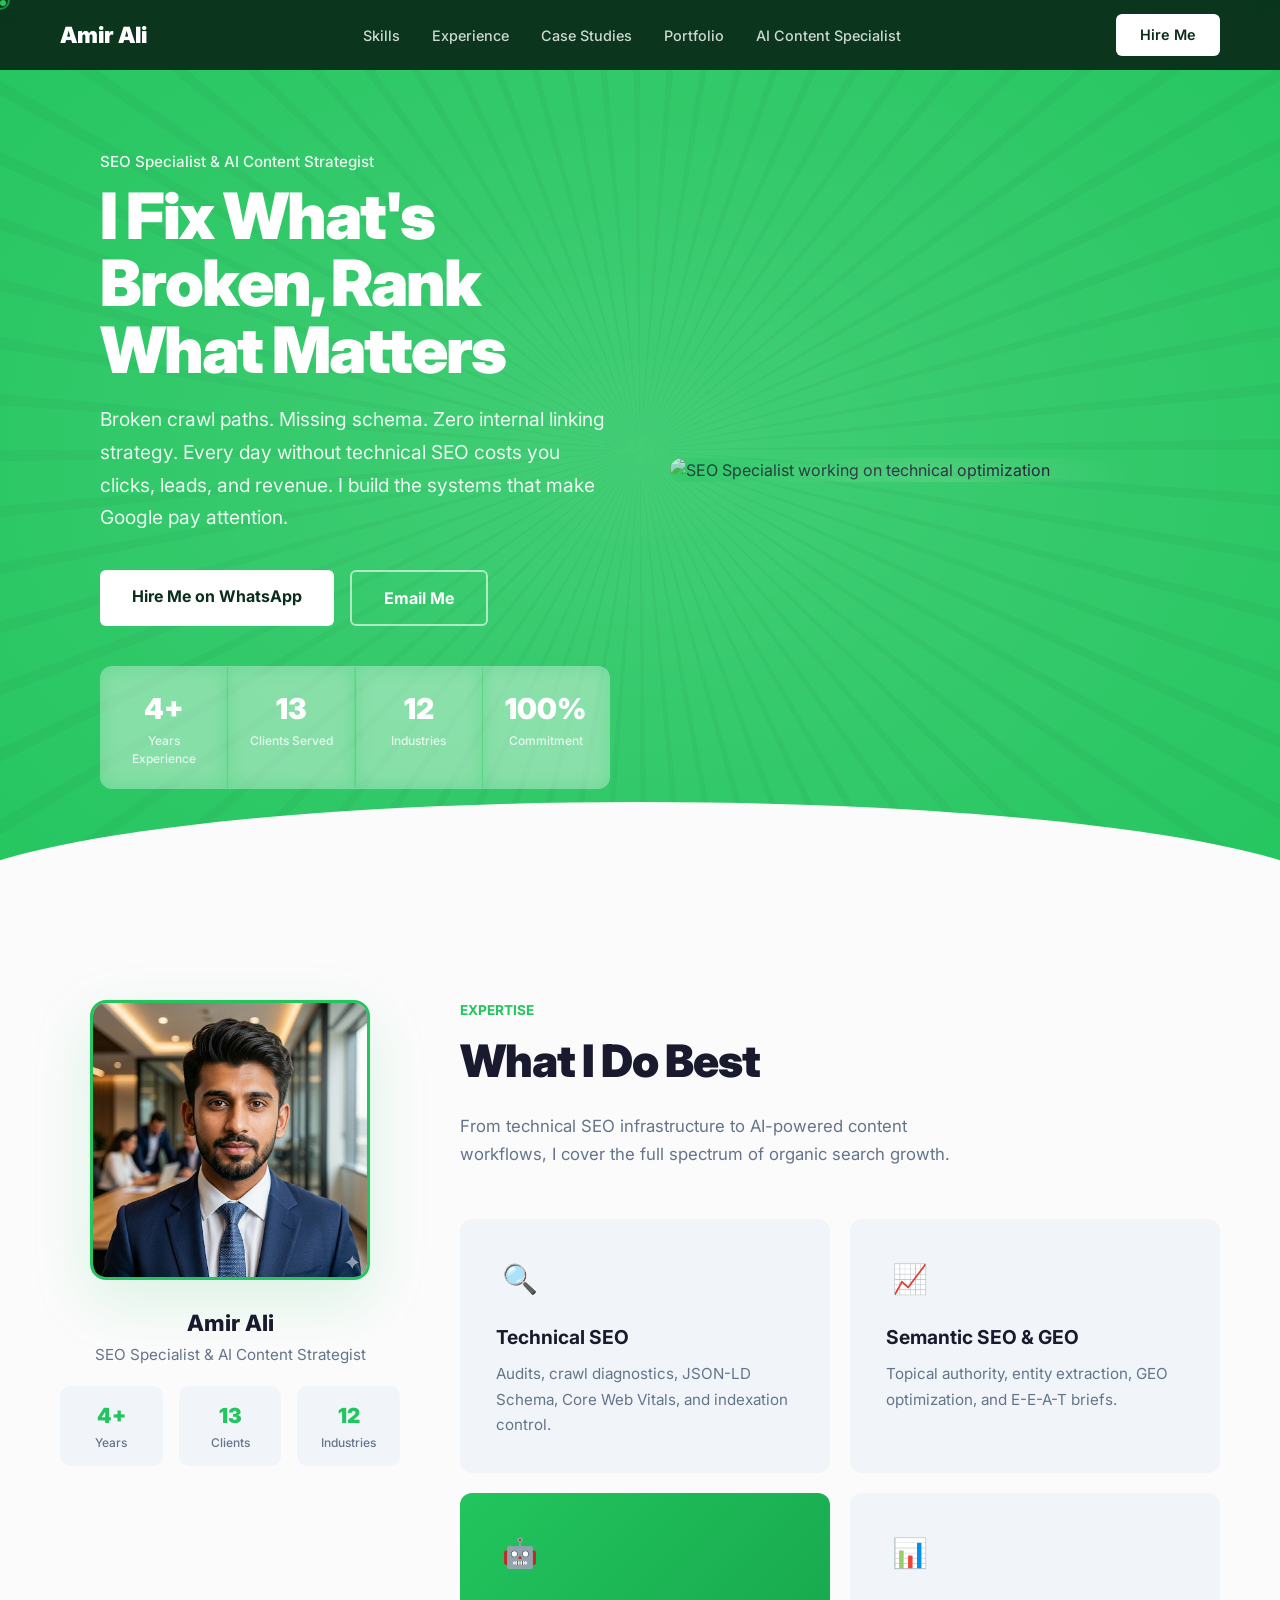
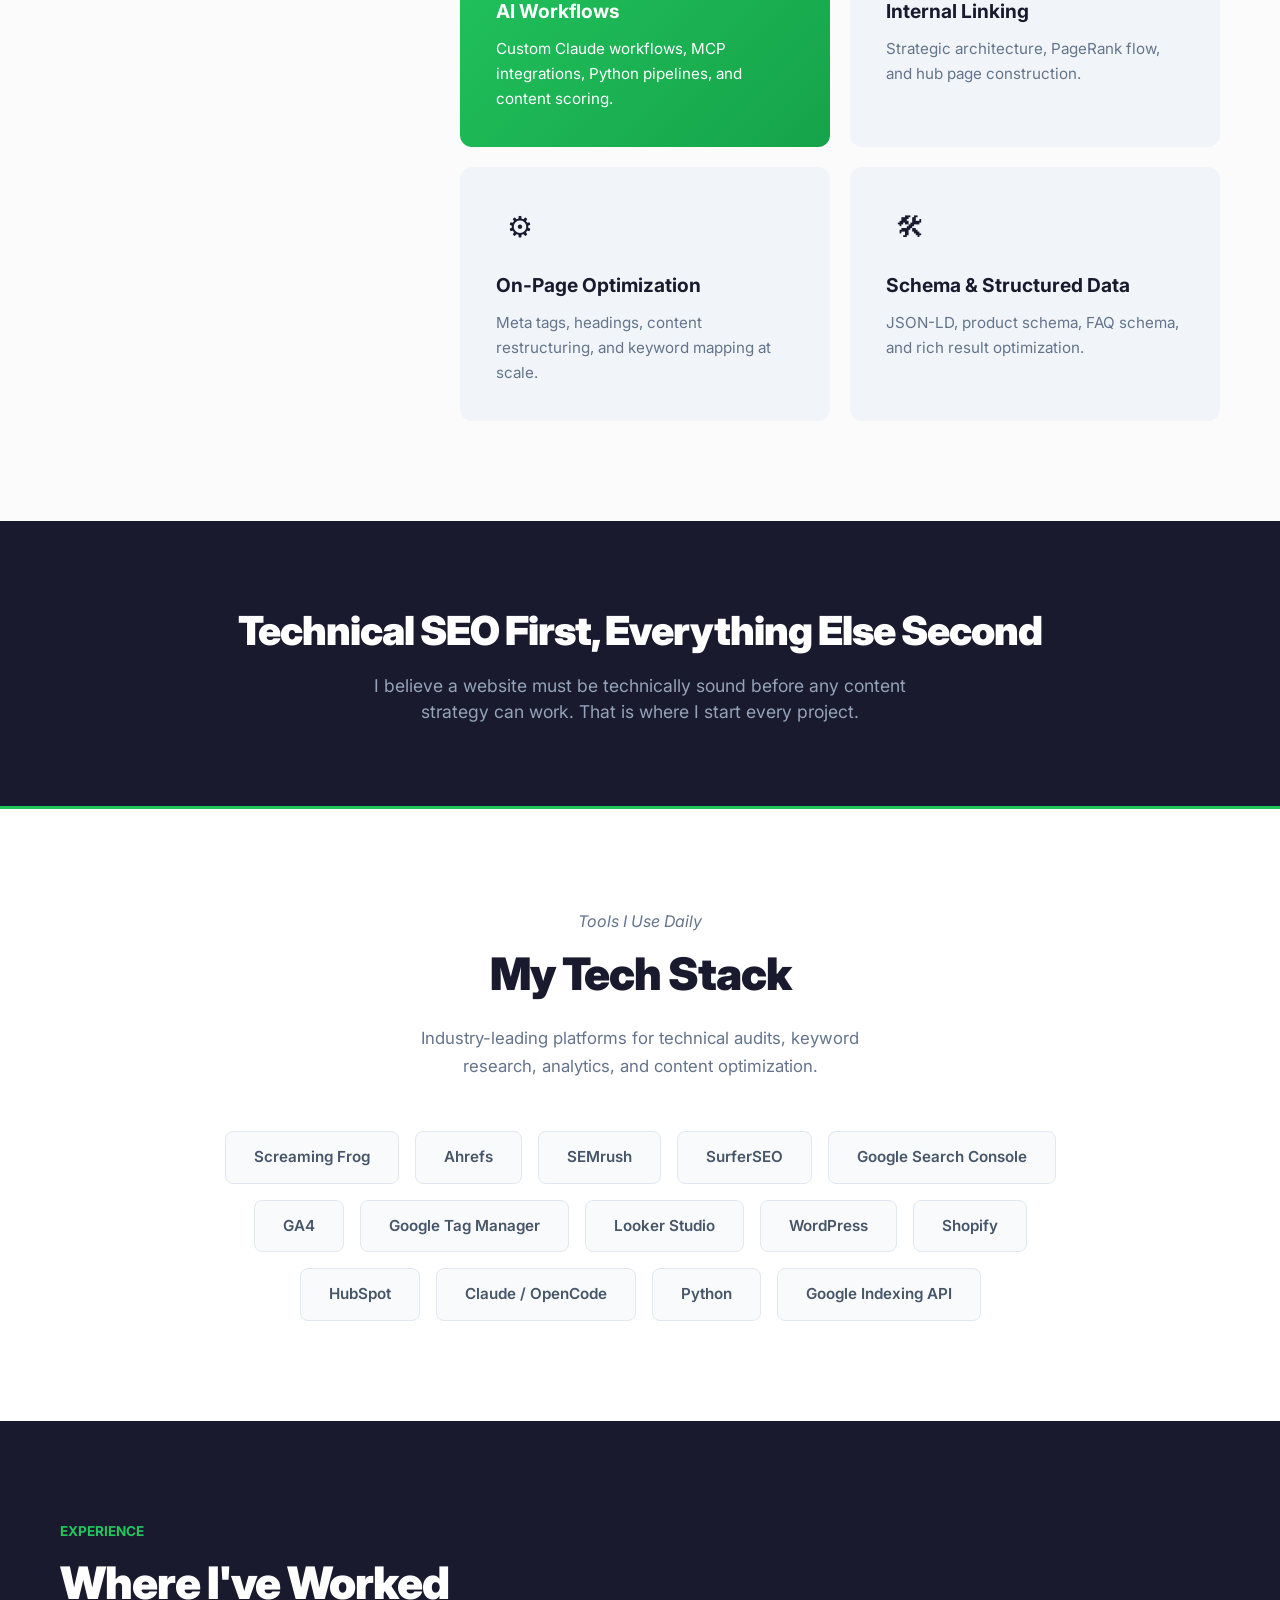
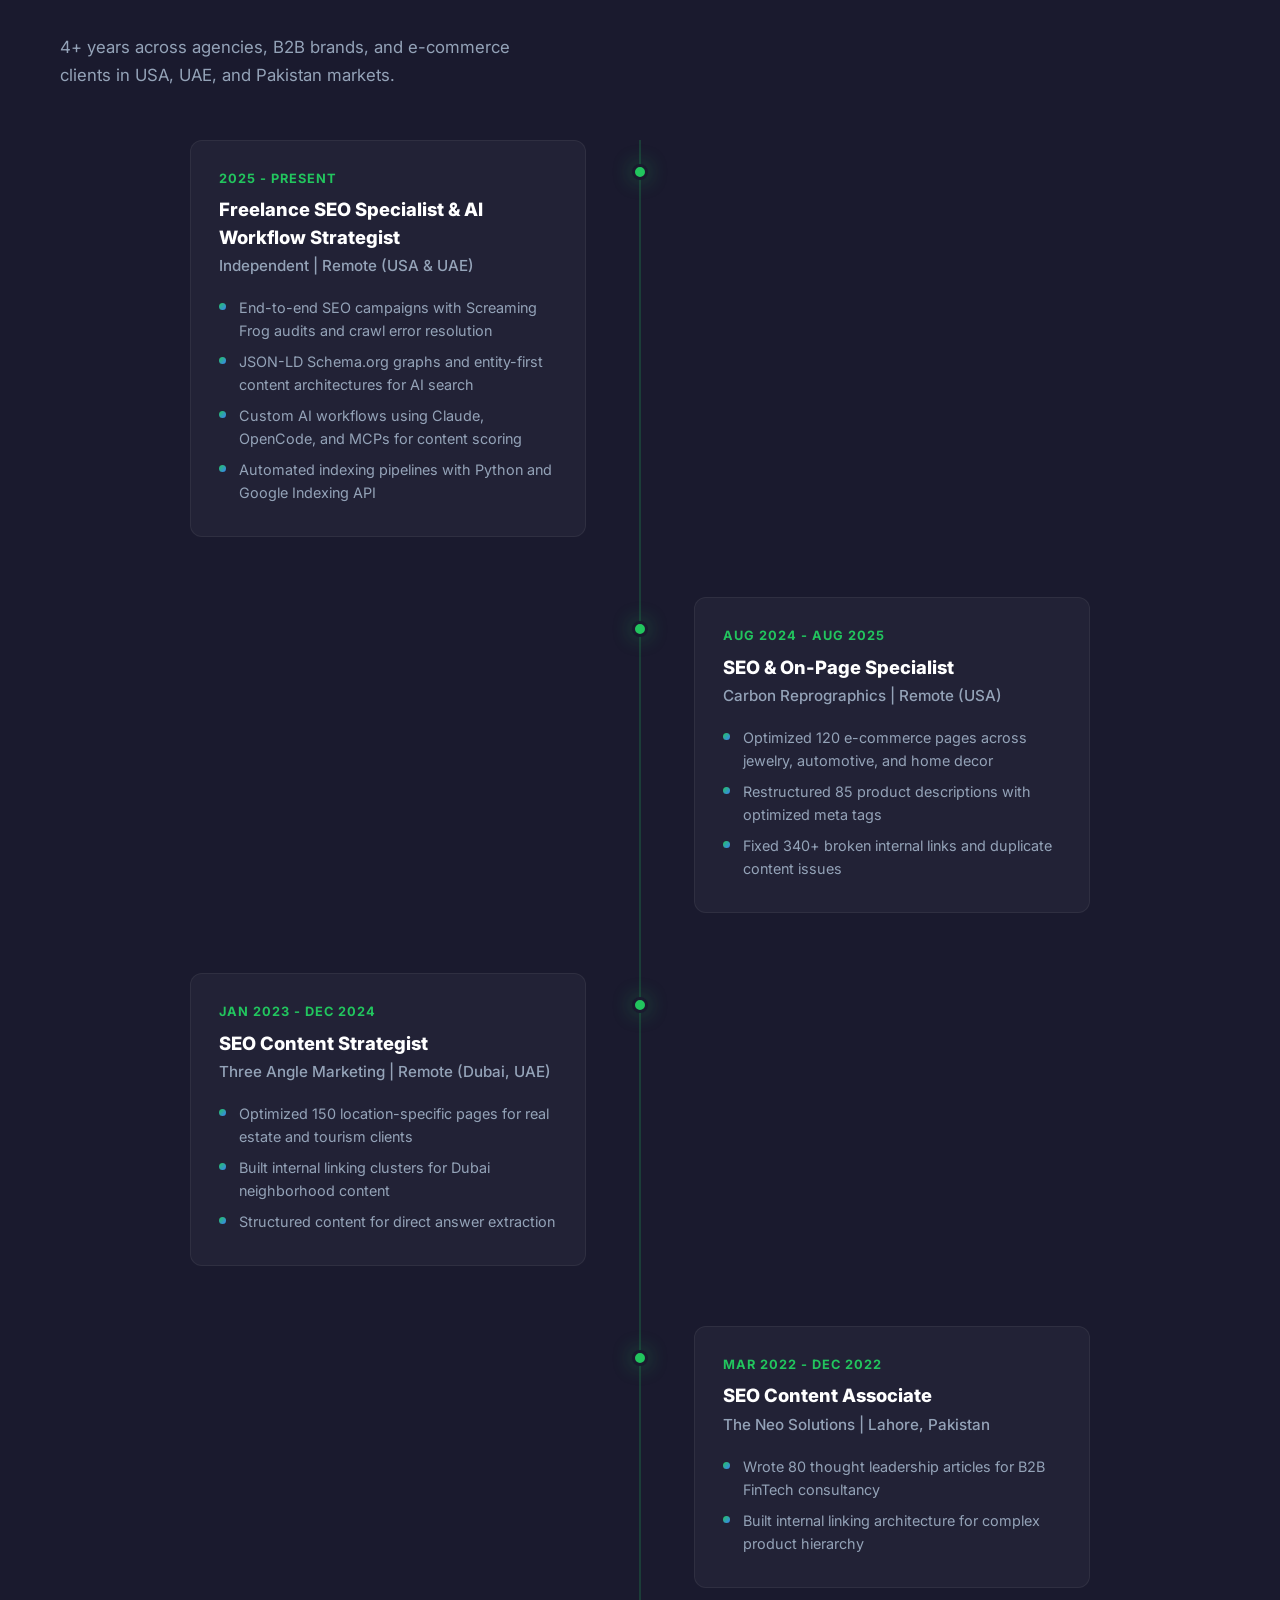
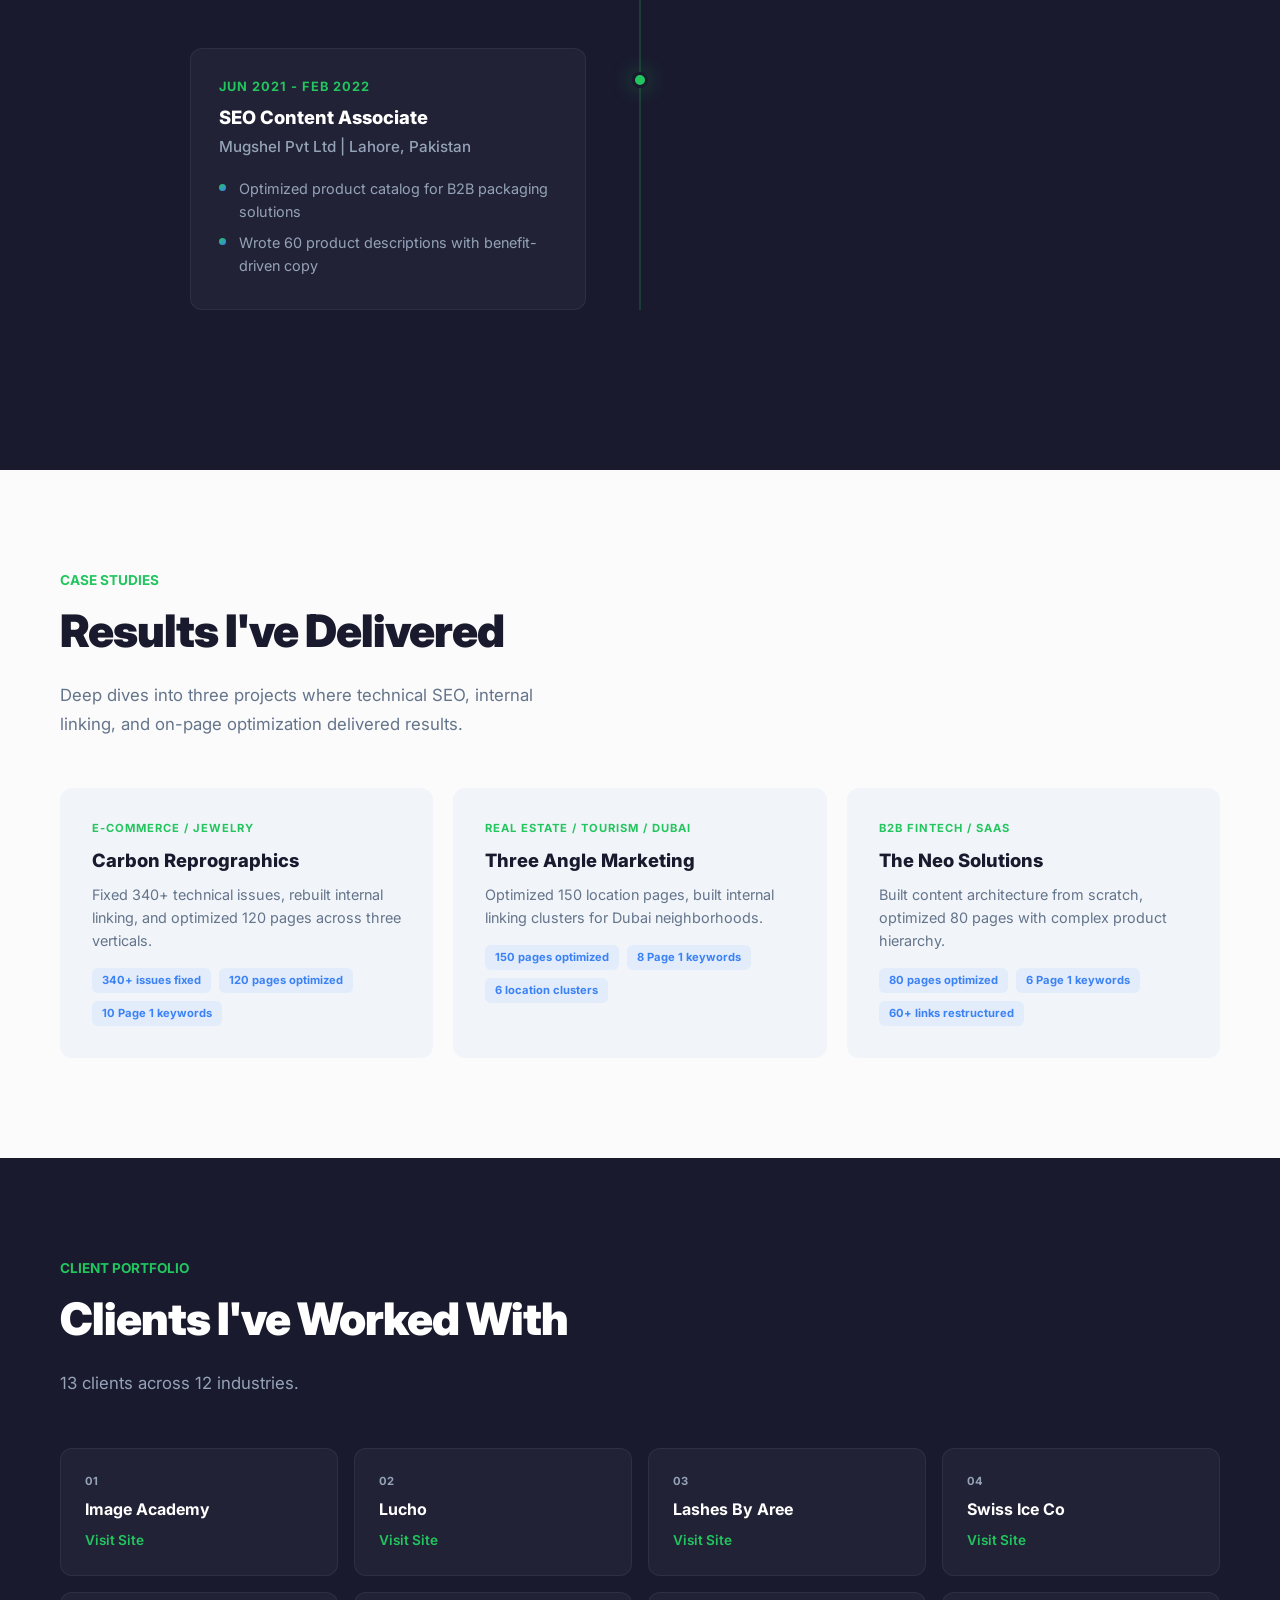
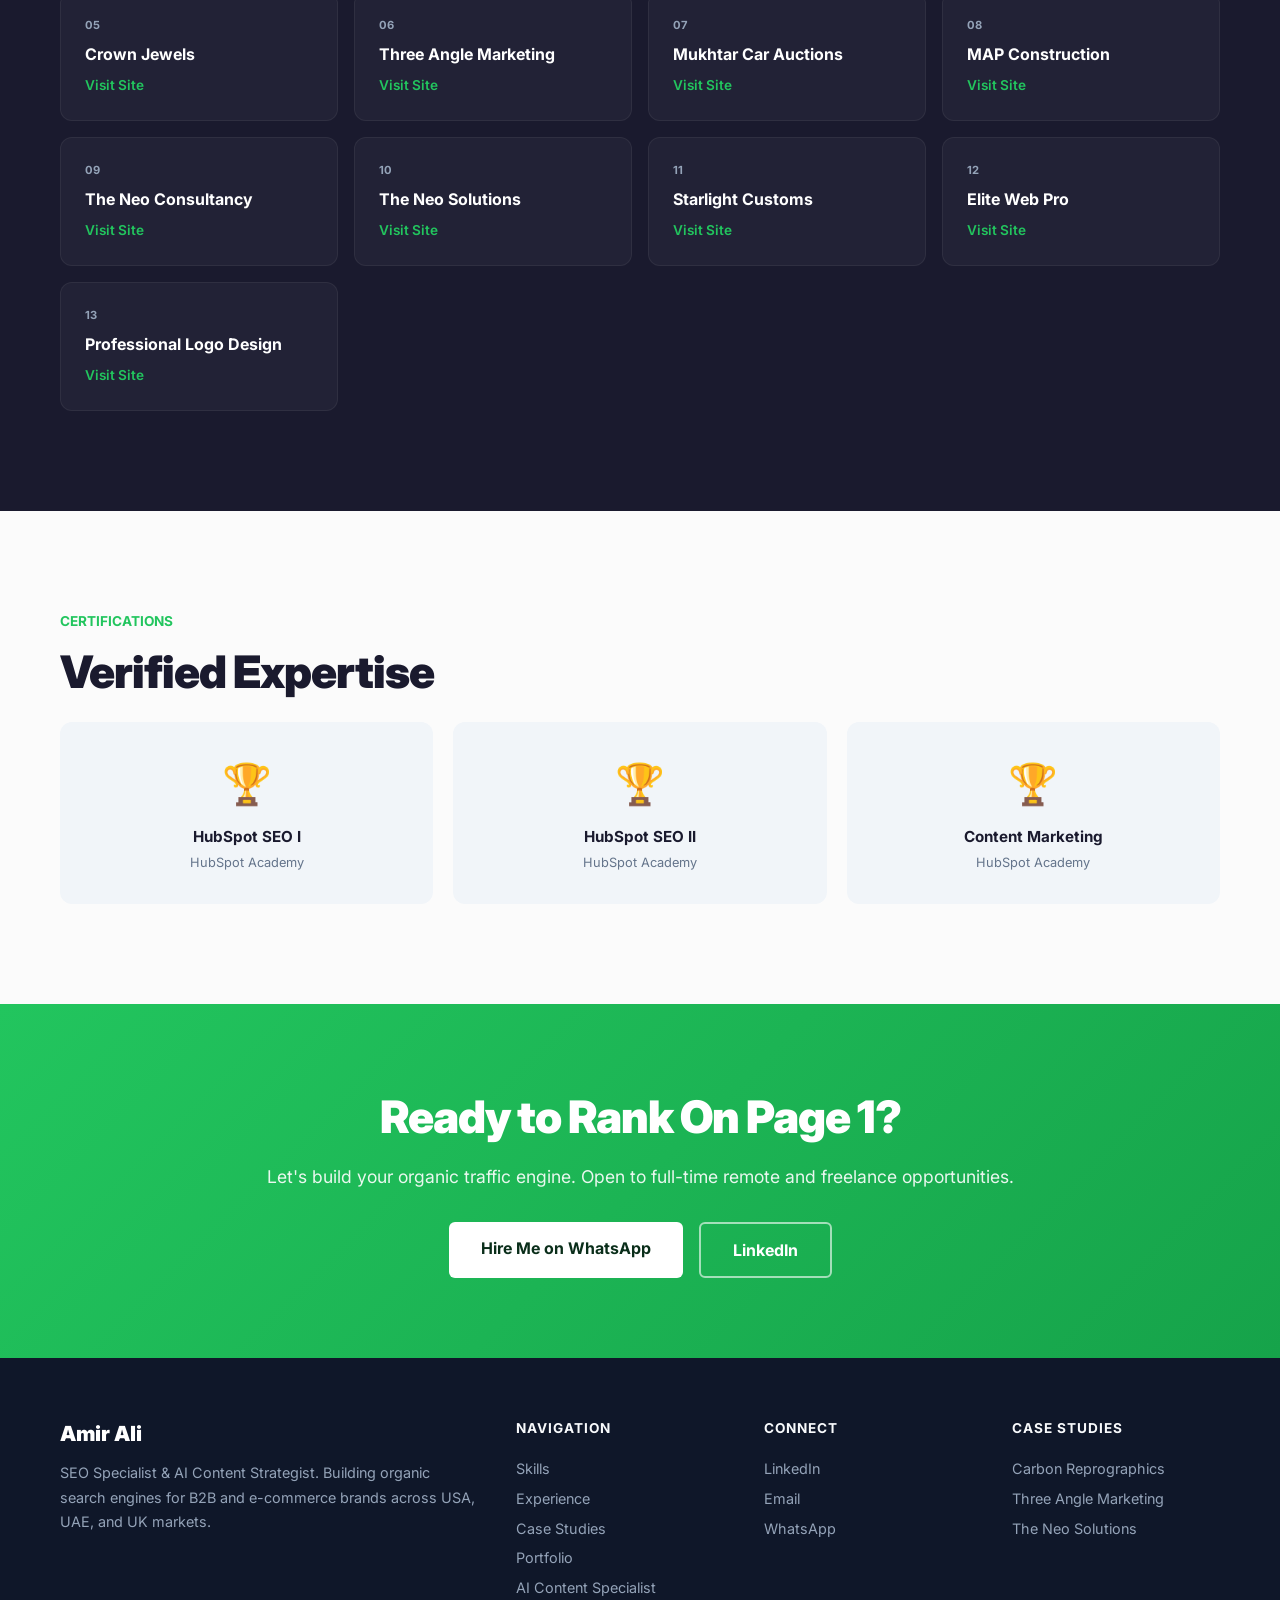
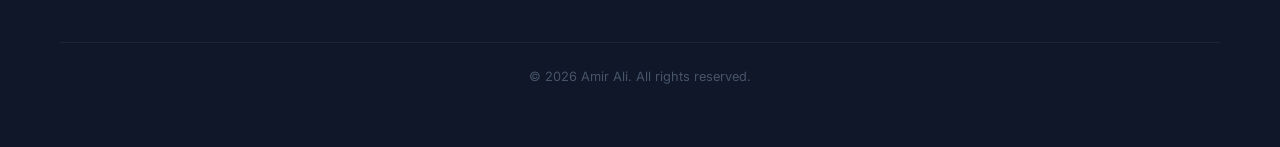
==== commit 82956083: "Redesign expertise section with profile photo and update tools section" ====
--- a/index.html
+++ b/index.html
@@ -191,6 +191,21 @@
         .profile-link { background: #f1f5f9; border: 1px solid #e2e8f0; padding: 10px 24px; border-radius: 6px; font-weight: 600; font-size: 0.9rem; color: #1a1a2e; text-decoration: none; transition: all 0.3s; }
         .profile-link:hover { background: #22c55e; color: #fff; border-color: #22c55e; transform: translateY(-2px); }
 
+        /* EXPERTISE SECTION */
+        .expertise-grid { display: grid; grid-template-columns: 340px 1fr; gap: 60px; align-items: start; }
+        .expertise-left { text-align: center; position: sticky; top: 100px; }
+        .expertise-photo { width: 280px; height: 280px; border-radius: 16px; object-fit: cover; border: 3px solid #22c55e; box-shadow: 0 20px 60px rgba(34, 197, 94, 0.15); margin-bottom: 20px; }
+        .expertise-name { font-size: 1.4rem; font-weight: 800; color: #1a1a2e; margin-bottom: 4px; }
+        .expertise-role { font-size: 0.95rem; color: #64748b; margin-bottom: 20px; }
+        .expertise-stats { display: flex; gap: 16px; justify-content: center; }
+        .expertise-stat { background: #f1f5f9; border-radius: 10px; padding: 14px 20px; text-align: center; flex: 1; }
+        .expertise-stat-num { display: block; font-size: 1.3rem; font-weight: 900; color: #22c55e; }
+        .expertise-stat-label { display: block; font-size: 0.75rem; color: #64748b; font-weight: 500; margin-top: 2px; }
+        .expertise-right .section-label { text-align: left; }
+        .expertise-right .section-title { text-align: left; }
+        .expertise-right .section-desc { text-align: left; }
+        .expertise-right .features-grid { grid-template-columns: 1fr 1fr; }
+
         /* TOOLS GREEN TOP BORDER */
         .tools-accent { border-top: 3px solid #22c55e; }
 
@@ -244,6 +259,10 @@
             .profile-photo { width: 240px; height: 240px; }
             .profile-info .section-label, .profile-info .section-title, .profile-info .section-desc { text-align: center; }
             .profile-links { justify-content: center; }
+            .expertise-grid { grid-template-columns: 1fr; }
+            .expertise-left { position: static; }
+            .expertise-photo { width: 220px; height: 220px; }
+            .expertise-right .features-grid { grid-template-columns: 1fr; }
 
             .tool-chip { padding: 10px 18px; font-size: 0.85rem; }
 
@@ -328,63 +347,56 @@
         </div>
     </section>
 
-    <!-- PROFILE - White -->
-    <section class="section-white" id="about">
-        <div class="section-inner">
-            <div class="profile-grid">
-                <div class="profile-photo-wrap">
-                    <img src="images/profile.png" alt="Amir Ali - SEO Specialist" class="profile-photo" width="300" height="300" loading="eager">
-                </div>
-                <div class="profile-info">
-                    <div class="section-label">ABOUT ME</div>
-                    <div class="section-title">Amir Ali</div>
-                    <p class="section-desc">SEO Specialist & AI Content Strategist with 4+ years of experience building organic search engines for B2B and e-commerce brands across USA, UAE, and UK markets. I combine technical SEO infrastructure with AI-powered content workflows that scale.</p>
-                    <div class="profile-links">
-                        <a href="https://www.linkedin.com/in/amir-ali-23a3b1204" target="_blank" class="profile-link">LinkedIn</a>
-                        <a href="mailto:amirali115c@gmail.com" class="profile-link">Email</a>
-                        <a href="https://wa.link/6gski2" target="_blank" class="profile-link">WhatsApp</a>
-                    </div>
-                </div>
-            </div>
-        </div>
-    </section>
-
     <!-- FEATURES - Light -->
     <section class="section-light" id="skills">
         <div class="section-inner">
-            <div class="section-label">CORE EXPERTISE</div>
-            <div class="section-title">What I Do Best</div>
-            <p class="section-desc">From technical SEO infrastructure to AI-powered content workflows, I cover the full spectrum of organic search growth.</p>
-            <div class="features-grid">
-                <div class="feature-card">
-                    <div class="feature-icon">&#128269;</div>
-                    <h3>Technical SEO & Auditing</h3>
-                    <p>Technical audits with Screaming Frog, crawl diagnostics, JSON-LD Schema, Core Web Vitals, and indexation control.</p>
-                </div>
-                <div class="feature-card">
-                    <div class="feature-icon">&#128200;</div>
-                    <h3>Semantic SEO & GEO</h3>
-                    <p>Topical authority mapping, entity extraction, GEO optimization for AI search engines, and E-E-A-T briefs.</p>
-                </div>
-                <div class="feature-card featured">
-                    <div class="feature-icon">&#129302;</div>
-                    <h3>AI Workflows</h3>
-                    <p>Custom Claude and OpenCode workflows, MCP integrations, Python indexing pipelines, and automated content scoring.</p>
-                </div>
-                <div class="feature-card">
-                    <div class="feature-icon">&#128202;</div>
-                    <h3>Internal Linking</h3>
-                    <p>Strategic internal linking architecture, PageRank flow optimization, and hub page construction for topical clusters.</p>
-                </div>
-                <div class="feature-card">
-                    <div class="feature-icon">&#9881;</div>
-                    <h3>On-Page Optimization</h3>
-                    <p>Meta tags, heading hierarchy, content restructuring, keyword mapping, and product page optimization at scale.</p>
-                </div>
-                <div class="feature-card">
-                    <div class="feature-icon">&#128736;</div>
-                    <h3>Schema & Structured Data</h3>
-                    <p>JSON-LD implementation, product schema, FAQ schema, breadcrumb markup, and rich result optimization.</p>
+            <div class="expertise-grid">
+                <div class="expertise-left">
+                    <img src="images/profile.png" alt="Amir Ali - SEO Specialist" class="expertise-photo" width="300" height="300" loading="eager">
+                    <h3 class="expertise-name">Amir Ali</h3>
+                    <p class="expertise-role">SEO Specialist & AI Content Strategist</p>
+                    <div class="expertise-stats">
+                        <div class="expertise-stat"><span class="expertise-stat-num">4+</span><span class="expertise-stat-label">Years</span></div>
+                        <div class="expertise-stat"><span class="expertise-stat-num">13</span><span class="expertise-stat-label">Clients</span></div>
+                        <div class="expertise-stat"><span class="expertise-stat-num">12</span><span class="expertise-stat-label">Industries</span></div>
+                    </div>
+                </div>
+                <div class="expertise-right">
+                    <div class="section-label">EXPERTISE</div>
+                    <div class="section-title">What I Do Best</div>
+                    <p class="section-desc">From technical SEO infrastructure to AI-powered content workflows, I cover the full spectrum of organic search growth.</p>
+                    <div class="features-grid">
+                        <div class="feature-card">
+                            <div class="feature-icon">&#128269;</div>
+                            <h3>Technical SEO</h3>
+                            <p>Audits, crawl diagnostics, JSON-LD Schema, Core Web Vitals, and indexation control.</p>
+                        </div>
+                        <div class="feature-card">
+                            <div class="feature-icon">&#128200;</div>
+                            <h3>Semantic SEO & GEO</h3>
+                            <p>Topical authority, entity extraction, GEO optimization, and E-E-A-T briefs.</p>
+                        </div>
+                        <div class="feature-card featured">
+                            <div class="feature-icon">&#129302;</div>
+                            <h3>AI Workflows</h3>
+                            <p>Custom Claude workflows, MCP integrations, Python pipelines, and content scoring.</p>
+                        </div>
+                        <div class="feature-card">
+                            <div class="feature-icon">&#128202;</div>
+                            <h3>Internal Linking</h3>
+                            <p>Strategic architecture, PageRank flow, and hub page construction.</p>
+                        </div>
+                        <div class="feature-card">
+                            <div class="feature-icon">&#9881;</div>
+                            <h3>On-Page Optimization</h3>
+                            <p>Meta tags, headings, content restructuring, and keyword mapping at scale.</p>
+                        </div>
+                        <div class="feature-card">
+                            <div class="feature-icon">&#128736;</div>
+                            <h3>Schema & Structured Data</h3>
+                            <p>JSON-LD, product schema, FAQ schema, and rich result optimization.</p>
+                        </div>
+                    </div>
                 </div>
             </div>
         </div>
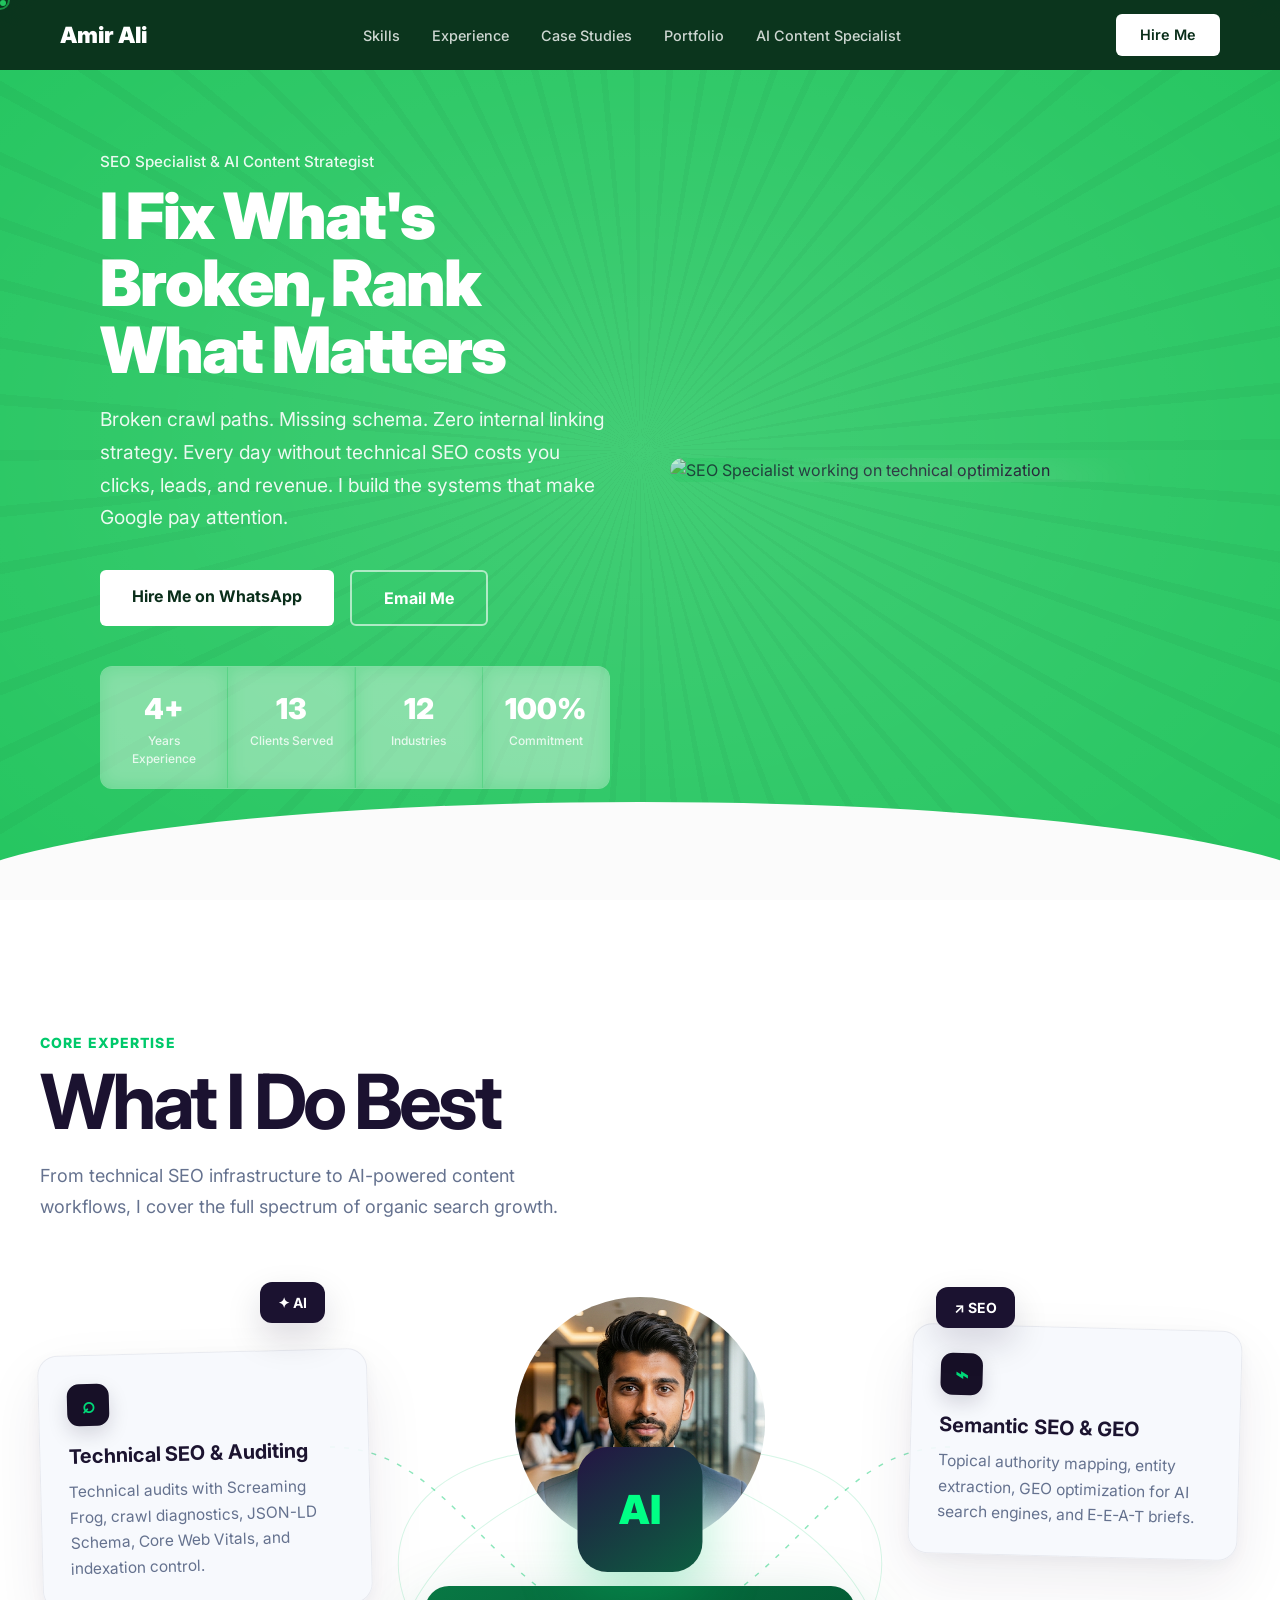
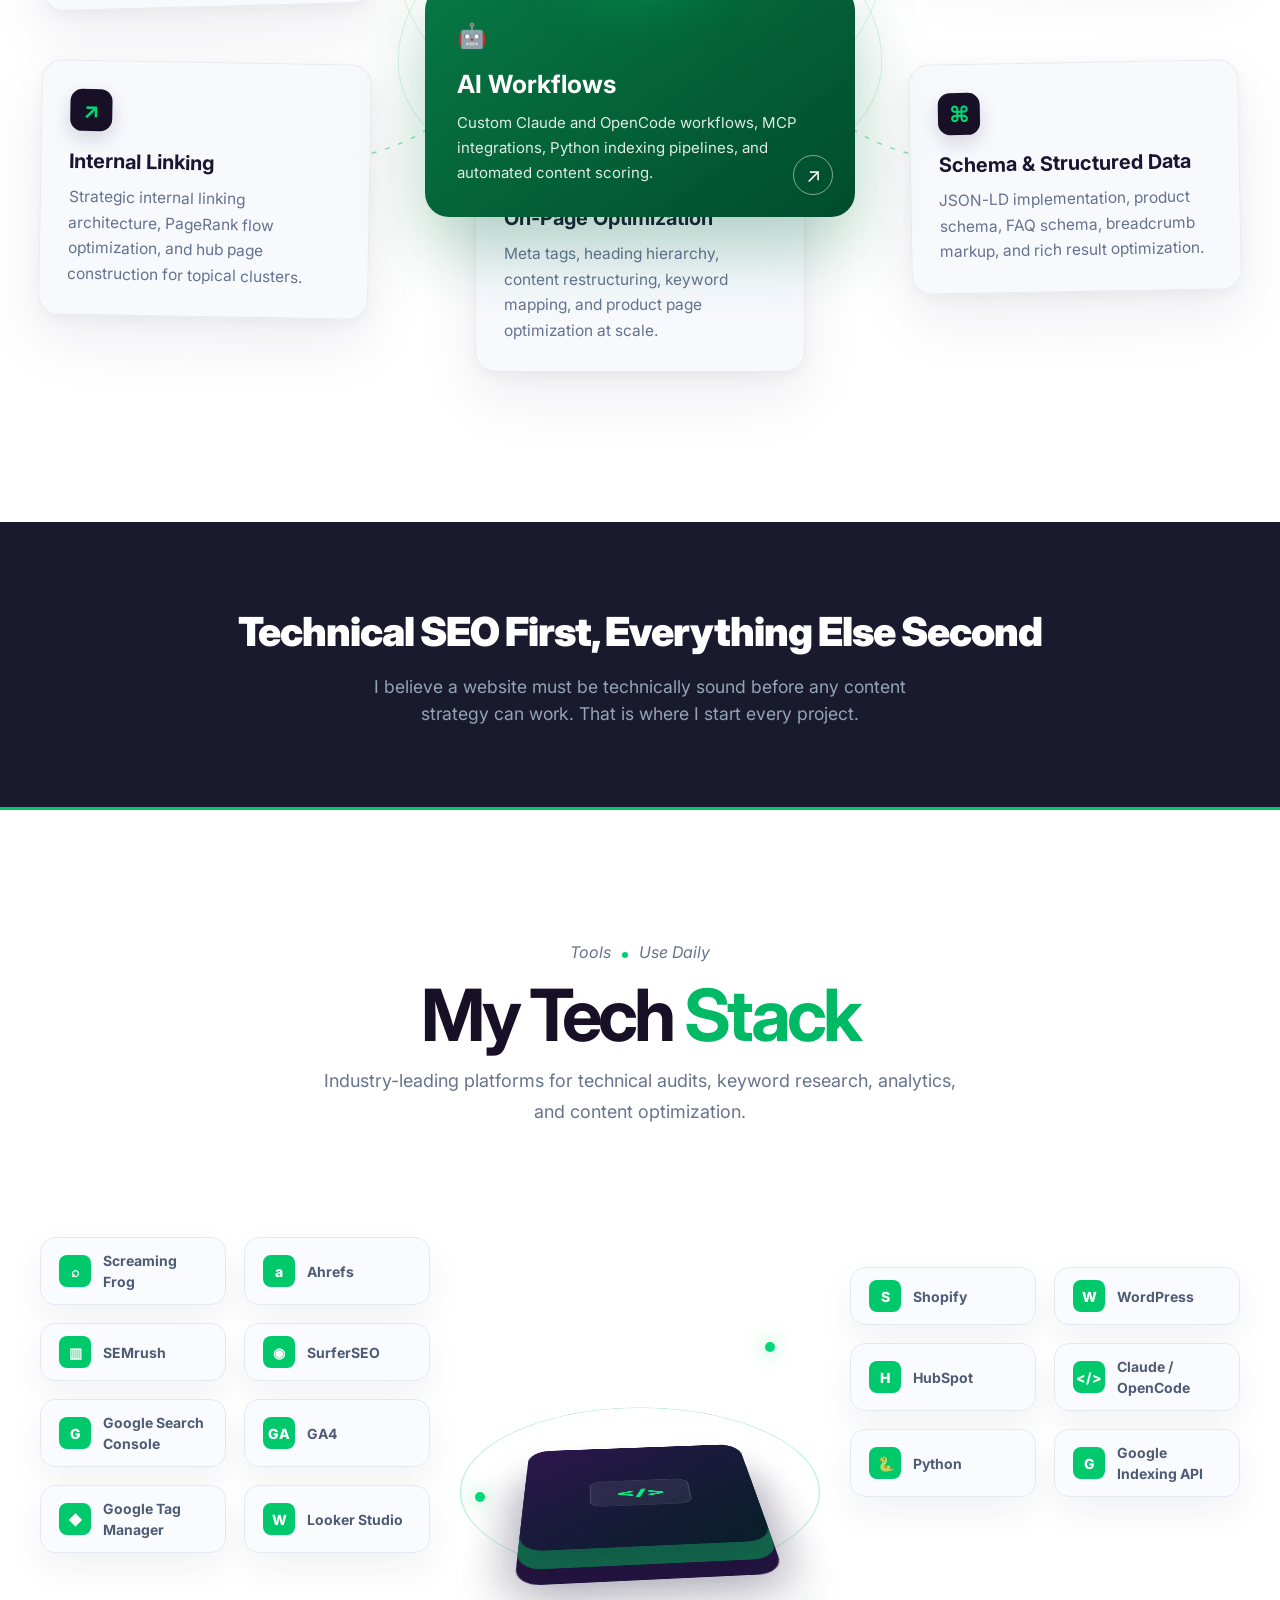
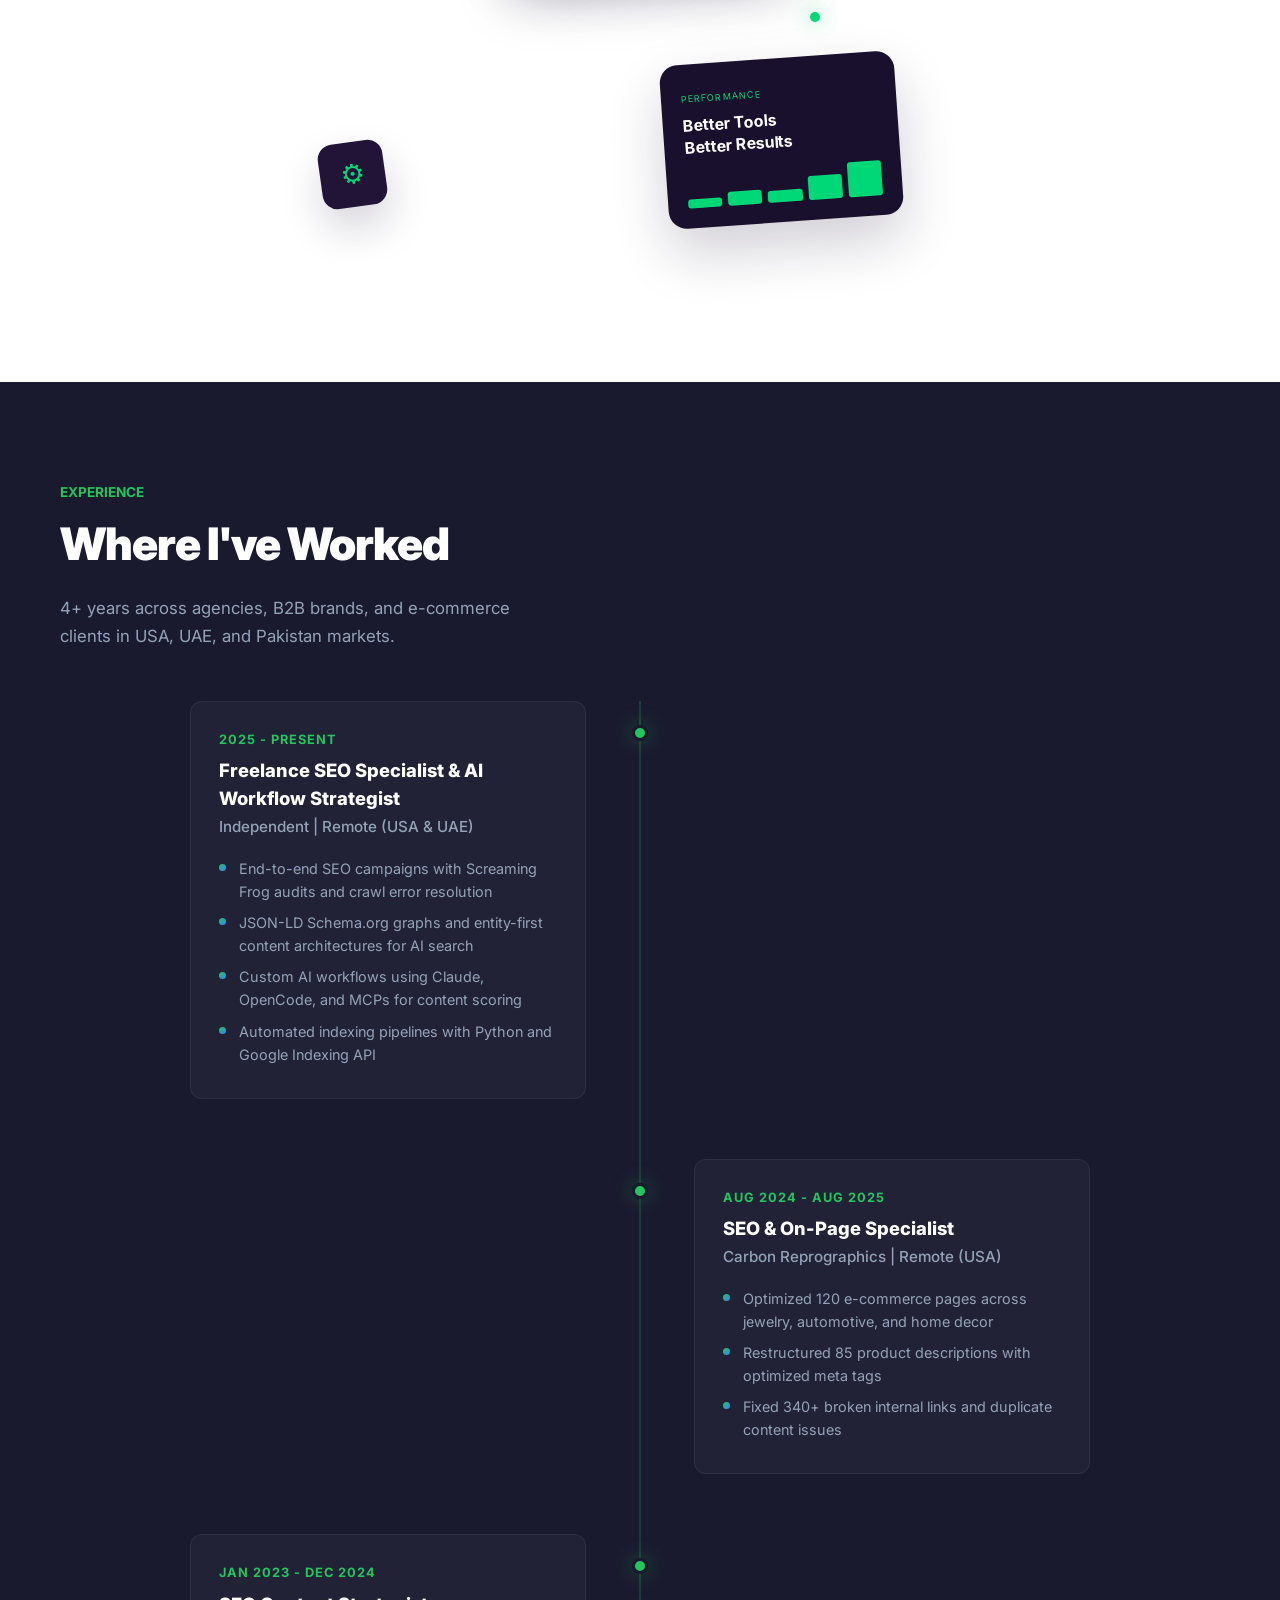
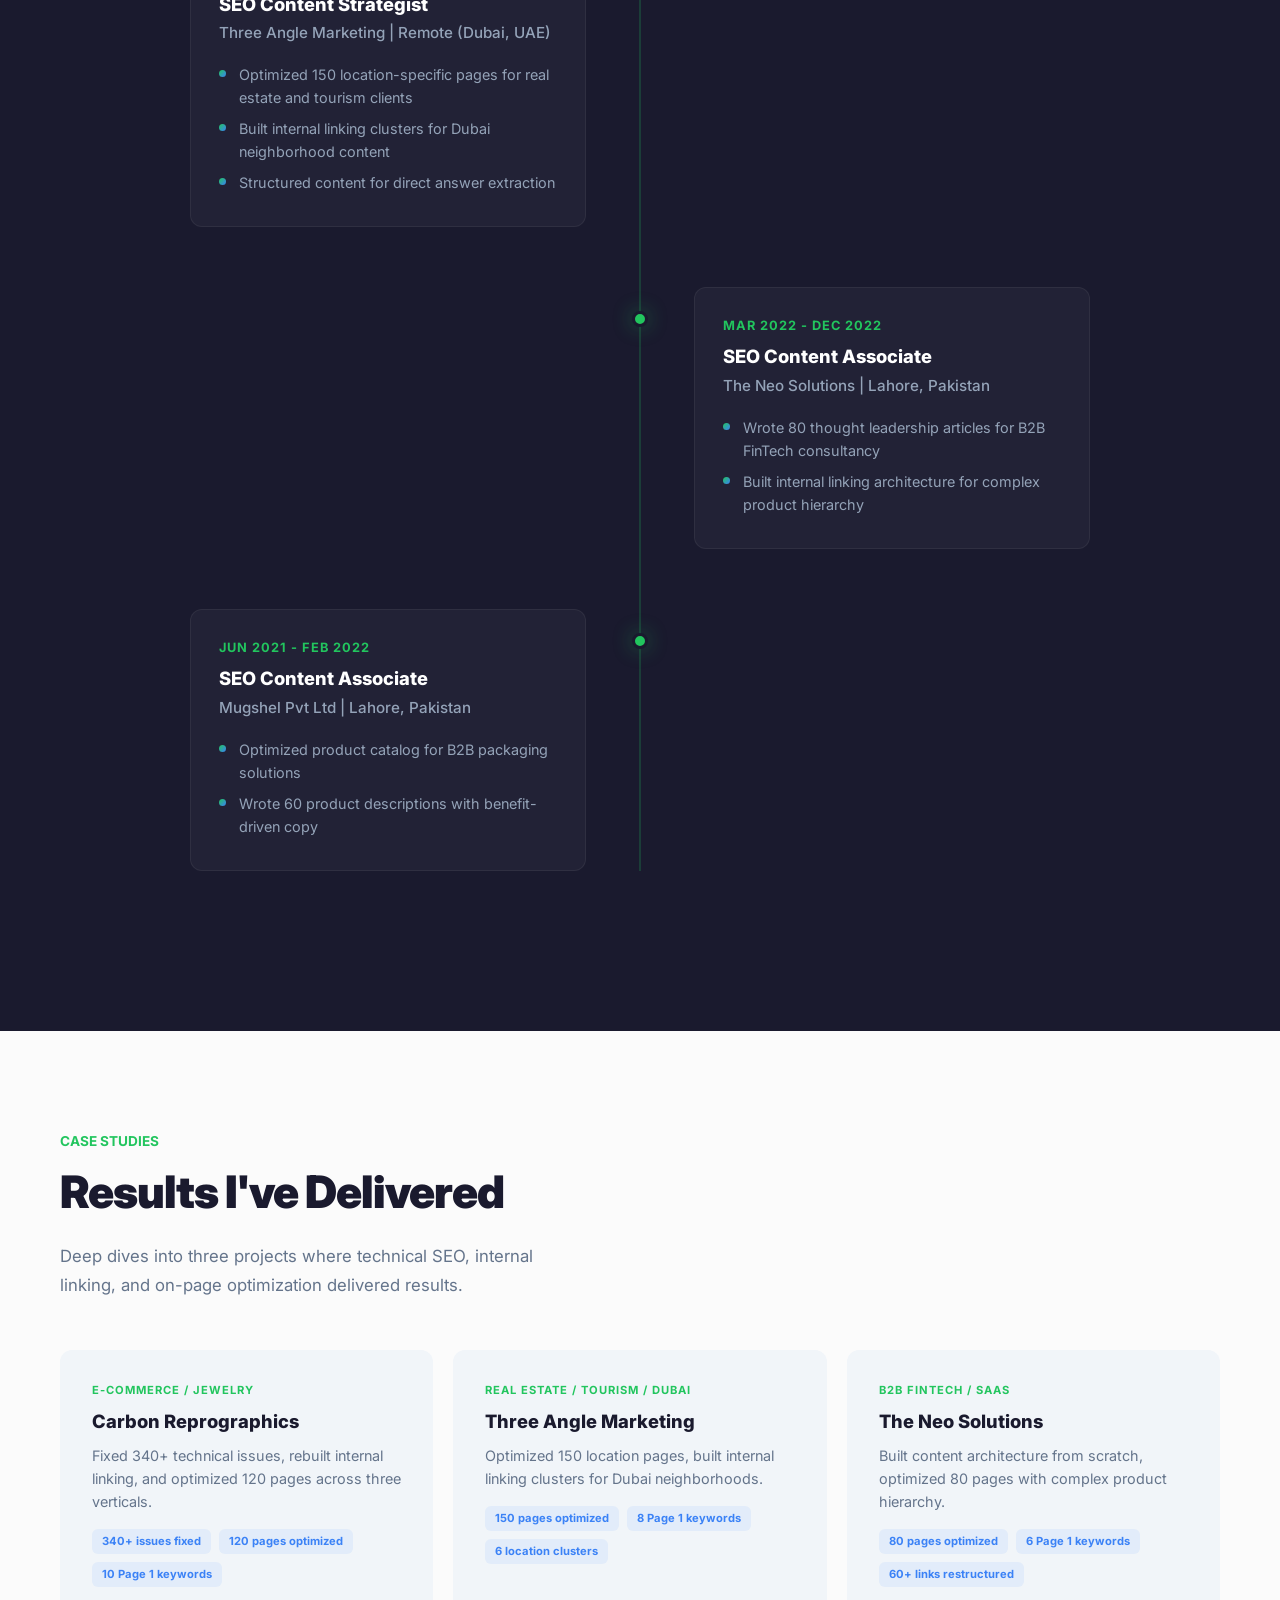
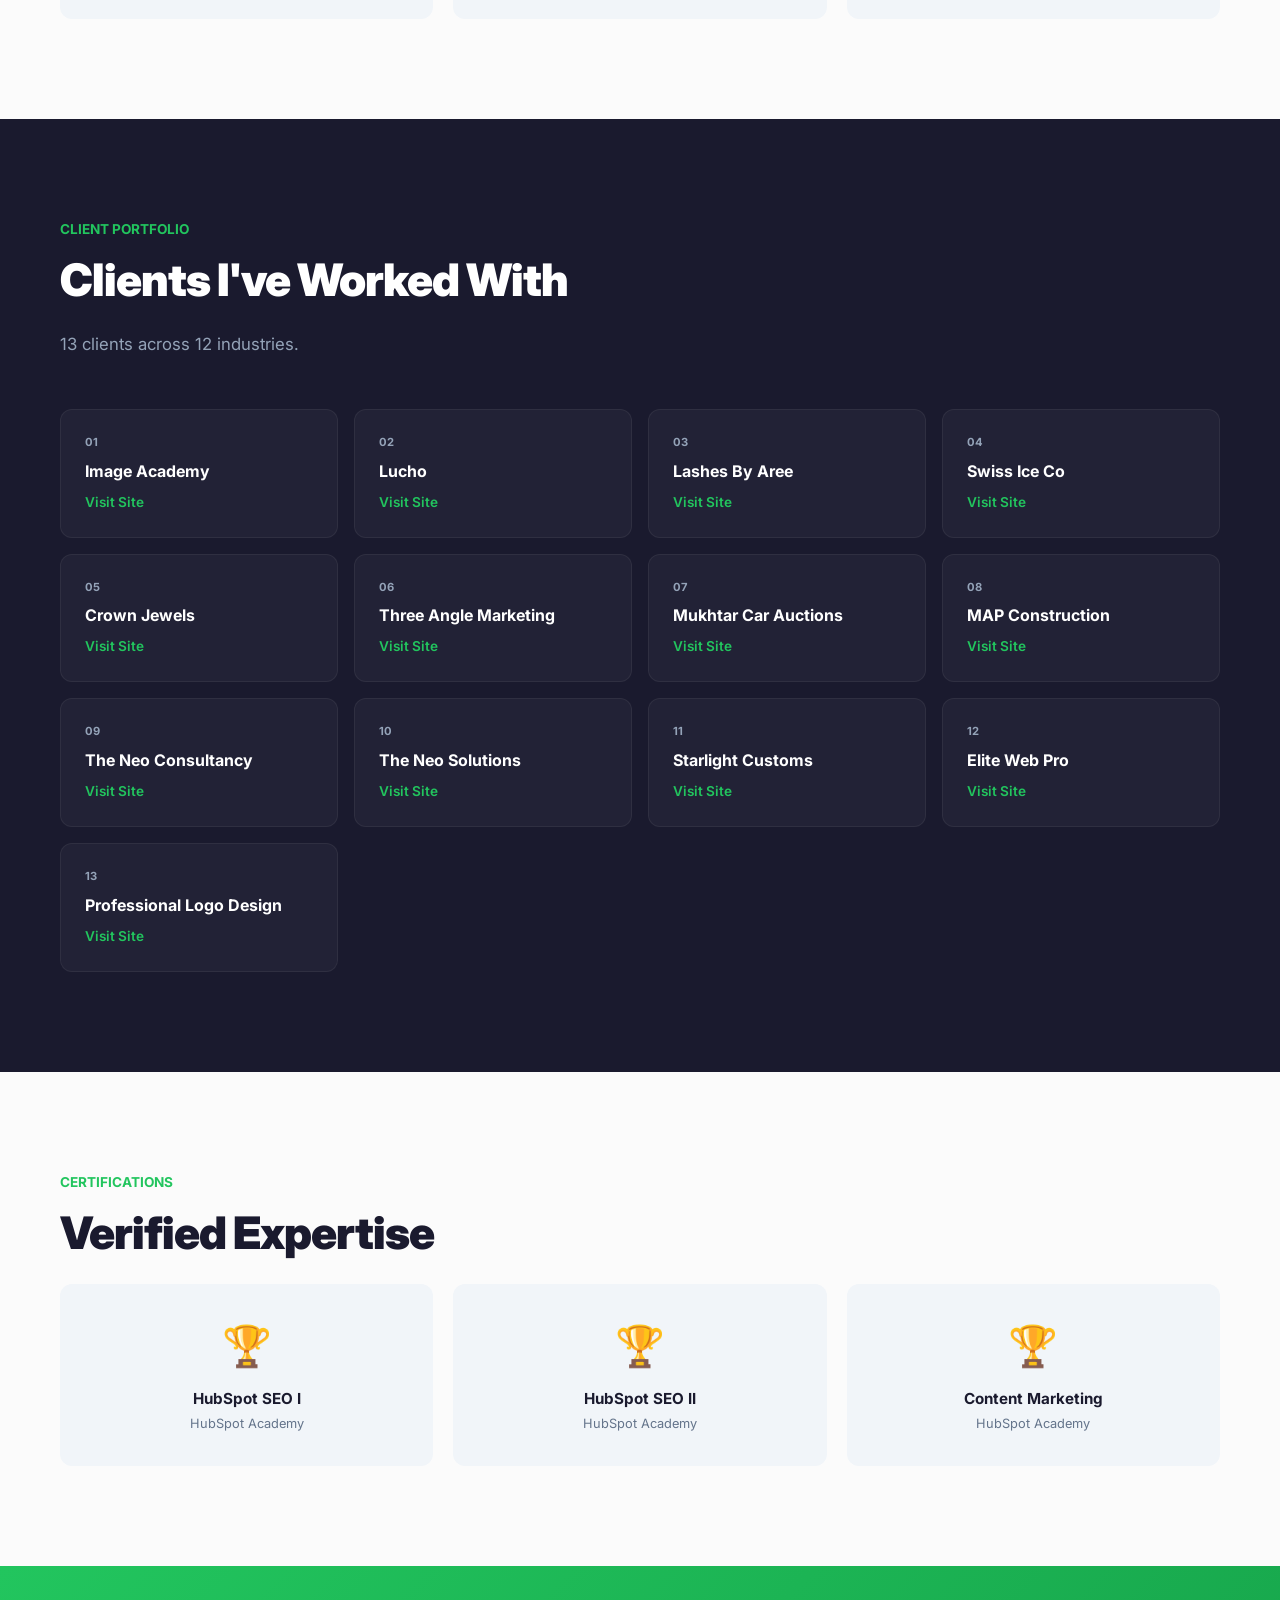
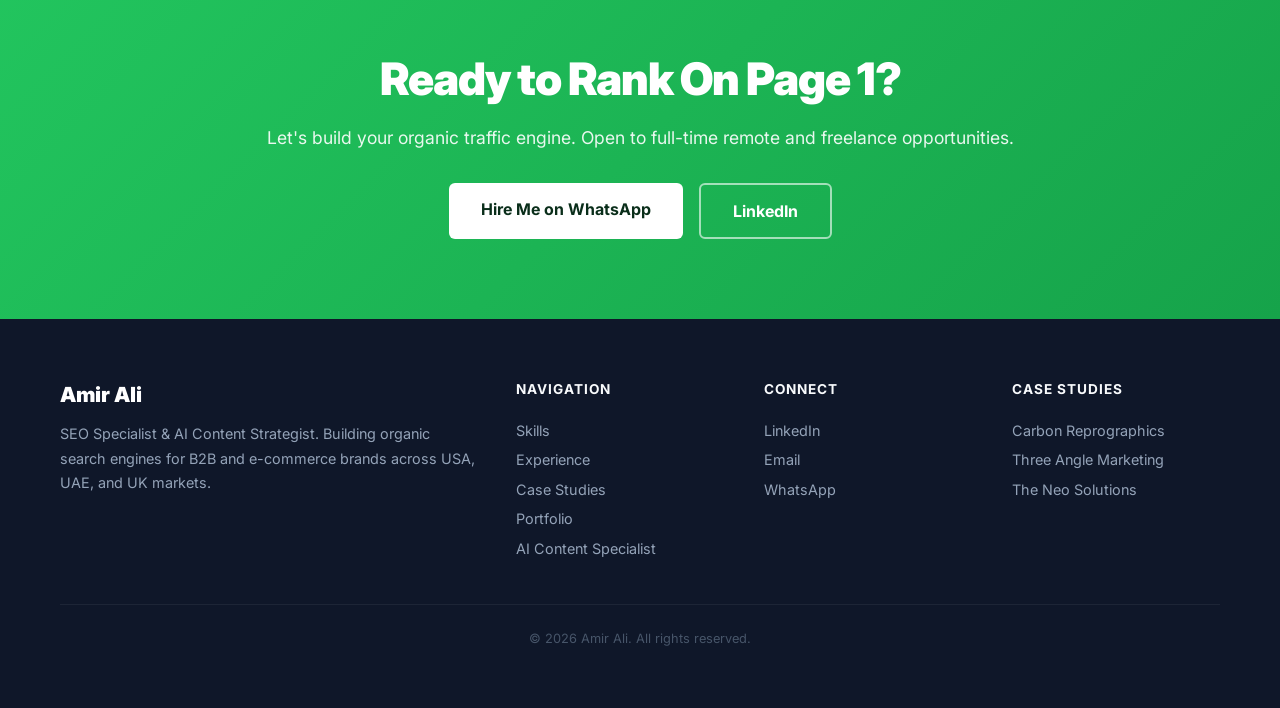
==== commit e919ba2f: "Revolutionary redesign: orbital expertise command center and floating tech stack engine" ====
--- a/index.html
+++ b/index.html
@@ -180,40 +180,427 @@
         .footer-col a:hover { color: #22c55e; }
         .footer-bottom { border-top: 1px solid rgba(255,255,255,0.06); margin-top: 40px; padding-top: 24px; text-align: center; font-size: 0.8rem; color: #475569; max-width: 1200px; margin-left: auto; margin-right: auto; }
 
-        /* PROFILE SECTION */
-        .profile-grid { display: grid; grid-template-columns: 1fr 1fr; gap: 60px; align-items: center; }
-        .profile-photo-wrap { display: flex; justify-content: center; }
-        .profile-photo { width: 300px; height: 300px; border-radius: 50%; object-fit: cover; border: 4px solid #22c55e; box-shadow: 0 20px 60px rgba(34, 197, 94, 0.2); }
-        .profile-info .section-label { text-align: left; }
-        .profile-info .section-title { text-align: left; margin-bottom: 16px; }
-        .profile-info .section-desc { text-align: left; margin-bottom: 0; }
-        .profile-links { display: flex; gap: 12px; margin-top: 28px; flex-wrap: wrap; }
-        .profile-link { background: #f1f5f9; border: 1px solid #e2e8f0; padding: 10px 24px; border-radius: 6px; font-weight: 600; font-size: 0.9rem; color: #1a1a2e; text-decoration: none; transition: all 0.3s; }
-        .profile-link:hover { background: #22c55e; color: #fff; border-color: #22c55e; transform: translateY(-2px); }
-
-        /* EXPERTISE SECTION */
-        .expertise-grid { display: grid; grid-template-columns: 340px 1fr; gap: 60px; align-items: start; }
-        .expertise-left { text-align: center; position: sticky; top: 100px; }
-        .expertise-photo { width: 280px; height: 280px; border-radius: 16px; object-fit: cover; border: 3px solid #22c55e; box-shadow: 0 20px 60px rgba(34, 197, 94, 0.15); margin-bottom: 20px; }
-        .expertise-name { font-size: 1.4rem; font-weight: 800; color: #1a1a2e; margin-bottom: 4px; }
-        .expertise-role { font-size: 0.95rem; color: #64748b; margin-bottom: 20px; }
-        .expertise-stats { display: flex; gap: 16px; justify-content: center; }
-        .expertise-stat { background: #f1f5f9; border-radius: 10px; padding: 14px 20px; text-align: center; flex: 1; }
-        .expertise-stat-num { display: block; font-size: 1.3rem; font-weight: 900; color: #22c55e; }
-        .expertise-stat-label { display: block; font-size: 0.75rem; color: #64748b; font-weight: 500; margin-top: 2px; }
-        .expertise-right .section-label { text-align: left; }
-        .expertise-right .section-title { text-align: left; }
-        .expertise-right .section-desc { text-align: left; }
-        .expertise-right .features-grid { grid-template-columns: 1fr 1fr; }
-
-        /* TOOLS GREEN TOP BORDER */
-        .tools-accent { border-top: 3px solid #22c55e; }
+        /* EXPERTISE SECTION - Orbital Command Center */
+        .expertise-section {
+            position: relative;
+            background: #ffffff;
+            overflow: hidden;
+            padding: 130px 0 150px;
+            color: #171027;
+        }
+        .expertise-container {
+            width: min(1200px, calc(100% - 48px));
+            margin: auto;
+        }
+        .expertise-intro {
+            max-width: 650px;
+            position: relative;
+            z-index: 5;
+        }
+        .section-kicker {
+            display: inline-block;
+            color: #00c96b;
+            font-size: 14px;
+            font-weight: 800;
+            letter-spacing: .08em;
+            margin-bottom: 12px;
+        }
+        .expertise-intro h2 {
+            font-size: clamp(48px, 6vw, 76px);
+            line-height: .95;
+            letter-spacing: -0.055em;
+            margin: 0 0 24px;
+            color: #1b1230;
+        }
+        .expertise-intro p {
+            max-width: 570px;
+            color: #65728f;
+            font-size: 18px;
+            line-height: 1.7;
+        }
+        .expertise-stage {
+            position: relative;
+            height: 700px;
+            margin-top: 50px;
+        }
+        .expertise-card {
+            position: absolute;
+            width: 330px;
+            min-height: 190px;
+            padding: 28px;
+            background: rgba(247, 249, 253, .92);
+            border: 1px solid rgba(38, 29, 65, .07);
+            border-radius: 20px;
+            box-shadow: 0 25px 60px rgba(35, 23, 60, .08), 0 5px 15px rgba(35, 23, 60, .04);
+            transition: transform .45s cubic-bezier(.2,.8,.2,1), box-shadow .45s ease, border-color .45s ease;
+            z-index: 4;
+        }
+        .expertise-card:hover {
+            transform: translateY(-10px) rotateX(2deg);
+            box-shadow: 0 35px 80px rgba(35, 23, 60, .14);
+            border-color: rgba(0, 201, 107, .35);
+        }
+        .expertise-card h3 {
+            margin: 15px 0 8px;
+            font-size: 20px;
+            color: #1c1430;
+        }
+        .expertise-card p {
+            margin: 0;
+            color: #65728f;
+            font-size: 15.5px;
+            line-height: 1.65;
+        }
+        .card-icon {
+            width: 42px;
+            height: 42px;
+            display: grid;
+            place-items: center;
+            border-radius: 12px;
+            background: #171027;
+            color: #00d878;
+            font-size: 22px;
+            font-weight: 700;
+            box-shadow: 0 8px 20px rgba(23,16,39,.15);
+        }
+        .card-left-top { left: 0; top: 80px; transform: rotate(-1.5deg); }
+        .card-right-top { right: 0; top: 55px; transform: rotate(1.5deg); }
+        .card-left-bottom { left: 0; top: 390px; transform: rotate(1deg); }
+        .card-right-bottom { right: 0; top: 390px; transform: rotate(-1deg); }
+        .card-bottom { left: 50%; bottom: 0; transform: translateX(-50%); }
+        .ai-center {
+            position: absolute;
+            width: 460px;
+            height: 500px;
+            left: 50%;
+            top: 45px;
+            transform: translateX(-50%);
+            z-index: 6;
+            pointer-events: none;
+        }
+        .portrait-wrapper {
+            position: absolute;
+            width: 250px;
+            height: 250px;
+            left: 50%;
+            top: -20px;
+            transform: translateX(-50%);
+            overflow: hidden;
+            border-radius: 50%;
+            z-index: 2;
+        }
+        .portrait-glow {
+            position: absolute;
+            inset: 0;
+            background: radial-gradient(circle, rgba(0, 220, 120, .42), transparent 68%);
+            filter: blur(25px);
+        }
+        .portrait {
+            position: relative;
+            width: 100%;
+            height: 100%;
+            object-fit: cover;
+            mask-image: linear-gradient(to bottom, black 65%, transparent 100%);
+            -webkit-mask-image: linear-gradient(to bottom, black 65%, transparent 100%);
+        }
+        .ai-brain {
+            position: absolute;
+            width: 125px;
+            height: 125px;
+            top: 130px;
+            left: 50%;
+            transform: translateX(-50%);
+            display: grid;
+            place-items: center;
+            border-radius: 30px;
+            background: linear-gradient(145deg, #241443, #0c5f40);
+            color: #00ff85;
+            font-size: 40px;
+            font-weight: 900;
+            box-shadow: 0 25px 60px rgba(0, 201, 107, .3);
+            z-index: 4;
+        }
+        .ai-card {
+            position: absolute;
+            width: 430px;
+            left: 50%;
+            bottom: 0;
+            transform: translateX(-50%);
+            padding: 32px;
+            border-radius: 24px;
+            background: linear-gradient(145deg, #087844, #004c2d);
+            color: white;
+            box-shadow: 0 30px 70px rgba(0, 110, 65, .30);
+            text-align: left;
+            pointer-events: auto;
+        }
+        .ai-card-icon { font-size: 24px; }
+        .ai-card h3 { margin: 12px 0 8px; font-size: 25px; }
+        .ai-card p { margin: 0; color: rgba(255,255,255,.88); line-height: 1.65; font-size: 15px; }
+        .ai-arrow {
+            position: absolute;
+            right: 22px;
+            bottom: 22px;
+            width: 40px;
+            height: 40px;
+            display: grid;
+            place-items: center;
+            border: 1px solid rgba(255,255,255,.5);
+            border-radius: 50%;
+            font-size: 20px;
+        }
+        .connection-lines {
+            position: absolute;
+            inset: 0;
+            width: 100%;
+            height: 100%;
+            z-index: 1;
+            pointer-events: none;
+        }
+        .connection-lines path {
+            fill: none;
+            stroke: #00c96b;
+            stroke-width: 1.5;
+            stroke-dasharray: 5 9;
+            opacity: .45;
+            animation: lineFlow 8s linear infinite;
+        }
+        @keyframes lineFlow { to { stroke-dashoffset: -100; } }
+        .orbit {
+            position: absolute;
+            left: 50%;
+            top: 190px;
+            width: 500px;
+            height: 300px;
+            transform: translateX(-50%);
+            border: 1px solid rgba(0, 201, 107, .16);
+            border-radius: 50%;
+            pointer-events: none;
+        }
+        .orbit-one { transform: translateX(-50%) rotate(18deg); }
+        .orbit-two { transform: translateX(-50%) rotate(-18deg); }
+        .floating-badge {
+            position: absolute;
+            padding: 10px 18px;
+            background: #1b1230;
+            color: white;
+            border-radius: 12px;
+            font-size: 14px;
+            font-weight: 700;
+            box-shadow: 0 15px 35px rgba(20,10,40,.15);
+            z-index: 8;
+            animation: floatBadge 5s ease-in-out infinite;
+        }
+        .badge-seo { right: 225px; top: 15px; }
+        .badge-ai { left: 220px; top: 10px; animation-delay: 1s; }
+        @keyframes floatBadge { 0%,100% { transform: translateY(0); } 50% { transform: translateY(-12px); } }
+
+        /* TECH STACK SECTION - Floating Engine */
+        .tech-stack {
+            position: relative;
+            background: #ffffff;
+            overflow: hidden;
+            padding: 130px 0 150px;
+            color: #171027;
+            border-top: 3px solid #00c96b;
+        }
+        .tech-container {
+            width: min(1200px, calc(100% - 48px));
+            margin: auto;
+        }
+        .tech-heading {
+            text-align: center;
+            max-width: 720px;
+            margin: auto;
+        }
+        .tech-eyebrow {
+            color: #68738d;
+            font-size: 16px;
+            font-style: italic;
+        }
+        .tech-eyebrow i {
+            display: inline-block;
+            width: 6px;
+            height: 6px;
+            margin: 0 7px;
+            background: #00cf70;
+            border-radius: 50%;
+        }
+        .tech-heading h2 {
+            margin: 15px 0;
+            font-size: clamp(48px, 6vw, 72px);
+            line-height: 1;
+            letter-spacing: -.055em;
+        }
+        .tech-heading h2 span { color: #00b965; }
+        .tech-heading p {
+            max-width: 650px;
+            margin: auto;
+            color: #68738d;
+            font-size: 18px;
+            line-height: 1.7;
+        }
+        .tech-stage {
+            position: relative;
+            height: 650px;
+            margin-top: 55px;
+        }
+        .tool-column {
+            position: absolute;
+            width: 390px;
+            display: grid;
+            grid-template-columns: 1fr 1fr;
+            gap: 18px;
+            z-index: 5;
+        }
+        .left-tools { left: 0; top: 55px; }
+        .right-tools { right: 0; top: 85px; }
+        .tool-card {
+            min-height: 58px;
+            display: flex;
+            align-items: center;
+            gap: 12px;
+            padding: 12px 18px;
+            background: rgba(250,251,254,.9);
+            border: 1px solid #e4e8f1;
+            border-radius: 15px;
+            box-shadow: 0 15px 35px rgba(35, 24, 65, .06);
+            color: #4e5b76;
+            font-size: 14px;
+            font-weight: 700;
+            transition: transform .35s ease, box-shadow .35s ease, border-color .35s ease;
+        }
+        .tool-card:hover {
+            transform: translateY(-6px) scale(1.02);
+            border-color: #00c96b;
+            box-shadow: 0 20px 45px rgba(35,24,65,.12);
+        }
+        .tool-card span { color: #4e5b76; }
+        .tool-card-icon {
+            width: 32px;
+            height: 32px;
+            display: grid;
+            place-items: center;
+            border-radius: 8px;
+            background: #00c96b;
+            color: white;
+            font-size: 14px;
+            font-weight: 800;
+            flex-shrink: 0;
+        }
+        .tech-engine {
+            position: absolute;
+            left: 50%;
+            top: 110px;
+            width: 400px;
+            height: 400px;
+            transform: translateX(-50%);
+            z-index: 3;
+        }
+        .engine-stack {
+            position: absolute;
+            left: 50%;
+            top: 50%;
+            width: 230px;
+            height: 170px;
+            transform: translate(-50%,-50%) perspective(700px) rotateX(55deg) rotateZ(-4deg);
+        }
+        .stack-layer {
+            position: absolute;
+            left: 0;
+            width: 100%;
+            height: 100%;
+            border-radius: 22px;
+            transform: translateZ(0);
+            box-shadow: 0 30px 50px rgba(20,10,50,.16);
+        }
+        .layer-back { top: 45px; background: #241440; transform: translateZ(-50px); }
+        .layer-middle { top: 25px; background: #116b4c; transform: translateZ(-25px); }
+        .layer-front {
+            top: 0;
+            background: linear-gradient(145deg, #2c164c, #071e28);
+            display: grid;
+            place-items: center;
+        }
+        .code-window {
+            width: 100px;
+            height: 75px;
+            display: grid;
+            place-items: center;
+            border-radius: 14px;
+            background: rgba(255,255,255,.07);
+            border: 1px solid rgba(255,255,255,.15);
+            color: #00ef83;
+            font-size: 28px;
+            font-weight: 900;
+            transform: rotateX(-55deg);
+        }
+        .engine-orbit {
+            position: absolute;
+            inset: 20px;
+            border: 1px solid rgba(0,200,110,.2);
+            border-radius: 50%;
+        }
+        .orbit-a { transform: rotateX(62deg) rotateZ(15deg); }
+        .orbit-b { transform: rotateX(62deg) rotateZ(-15deg); }
+        .engine-dot {
+            position: absolute;
+            width: 10px;
+            height: 10px;
+            border-radius: 50%;
+            background: #00d878;
+            box-shadow: 0 0 20px rgba(0,216,120,.7);
+        }
+        .dot-one { top: 50px; right: 65px; }
+        .dot-two { left: 35px; top: 200px; }
+        .dot-three { right: 20px; bottom: 70px; }
+        .analytics-widget {
+            position: absolute;
+            left: 52%;
+            bottom: 10px;
+            width: 235px;
+            padding: 20px;
+            border-radius: 18px;
+            background: #19102d;
+            color: white;
+            box-shadow: 0 25px 55px rgba(25,16,45,.2);
+            transform: rotate(-4deg);
+        }
+        .analytics-widget small { font-size: 9px; color: #00d878; letter-spacing: .12em; }
+        .analytics-widget strong { display: block; margin-top: 7px; line-height: 1.35; }
+        .mini-chart { display: flex; align-items: end; gap: 6px; height: 35px; margin-top: 15px; }
+        .mini-chart span {
+            flex: 1;
+            background: #00d878;
+            border-radius: 3px;
+            animation: chartPulse 2s ease-in-out infinite alternate;
+        }
+        .mini-chart span:nth-child(1) { height: 25%; }
+        .mini-chart span:nth-child(2) { height: 40%; }
+        .mini-chart span:nth-child(3) { height: 35%; }
+        .mini-chart span:nth-child(4) { height: 70%; }
+        .mini-chart span:nth-child(5) { height: 100%; }
+        @keyframes chartPulse { from { transform: scaleY(.75); } to { transform: scaleY(1); } }
+        .gear-widget {
+            position: absolute;
+            left: 280px;
+            bottom: 25px;
+            width: 65px;
+            height: 65px;
+            display: grid;
+            place-items: center;
+            border-radius: 15px;
+            background: #211437;
+            color: #00d878;
+            font-size: 27px;
+            box-shadow: 0 20px 40px rgba(30,15,50,.18);
+            transform: rotate(-8deg);
+        }
 
         /* TABLET */
         @media (max-width: 1024px) {
             .hero h1 { font-size: 3rem; }
             .hero-content { gap: 40px; padding: 120px 40px 80px; }
-            .features-grid { grid-template-columns: repeat(2, 1fr); }
             .portfolio-grid { grid-template-columns: repeat(3, 1fr); }
             .section-light, .section-dark, .section-white, .quote-band, .cta-band { padding-left: 40px; padding-right: 40px; }
             .case-grid { grid-template-columns: repeat(2, 1fr); }
@@ -255,16 +642,23 @@
 
             .features-grid, .case-grid, .cert-grid { grid-template-columns: 1fr; }
             .feature-card { padding: 28px; min-height: 0; }
-            .profile-grid { grid-template-columns: 1fr; text-align: center; }
-            .profile-photo { width: 240px; height: 240px; }
-            .profile-info .section-label, .profile-info .section-title, .profile-info .section-desc { text-align: center; }
-            .profile-links { justify-content: center; }
-            .expertise-grid { grid-template-columns: 1fr; }
-            .expertise-left { position: static; }
-            .expertise-photo { width: 220px; height: 220px; }
-            .expertise-right .features-grid { grid-template-columns: 1fr; }
-
-            .tool-chip { padding: 10px 18px; font-size: 0.85rem; }
+
+            /* Expertise Section Mobile */
+            .expertise-section, .tech-stack { padding: 90px 0; }
+            .expertise-stage { height: auto; display: flex; flex-direction: column; gap: 20px; }
+            .expertise-card { position: relative; width: calc(100% - 48px); margin: 0 auto; left: auto; right: auto; top: auto; bottom: auto; transform: none !important; }
+            .ai-center { position: relative; order: -1; left: auto; top: auto; transform: none; width: 100%; height: 430px; }
+            .ai-card { width: min(430px, 100%); bottom: 0; left: 50%; transform: translateX(-50%); }
+            .portrait-wrapper { width: 190px; height: 190px; }
+            .connection-lines, .orbit, .floating-badge { display: none; }
+
+            /* Tech Stack Mobile */
+            .tech-stage { height: auto; display: flex; flex-direction: column; gap: 25px; }
+            .tool-column { position: relative; width: calc(100% - 48px); margin: 0 auto; left: auto; right: auto; top: auto; order: 2; }
+            .right-tools { order: 3; }
+            .tech-engine { position: relative; left: auto; top: auto; transform: none; width: 100%; height: 360px; order: 1; }
+            .analytics-widget { left: 50%; transform: translateX(-50%) rotate(-3deg); }
+            .gear-widget { display: none; }
 
             .portfolio-grid { grid-template-columns: repeat(2, 1fr); gap: 12px; }
             .portfolio-card { padding: 18px; }
@@ -298,6 +692,13 @@
             .stats-bar { grid-template-columns: repeat(2, 1fr); }
             .portfolio-grid { grid-template-columns: 1fr; }
             .case-results span { font-size: 0.65rem; padding: 4px 8px; }
+            .expertise-container, .tech-container { width: min(100% - 30px, 1200px); }
+            .expertise-intro h2, .tech-heading h2 { font-size: 46px; }
+            .tool-column { grid-template-columns: 1fr; }
+            .tool-card { width: 100%; }
+            .ai-center { height: 400px; }
+            .portrait-wrapper { width: 165px; height: 165px; }
+            .ai-brain { width: 90px; height: 90px; top: 100px; font-size: 28px; }
         }
     </style>
 </head>
@@ -348,56 +749,63 @@
     </section>
 
     <!-- FEATURES - Light -->
-    <section class="section-light" id="skills">
-        <div class="section-inner">
-            <div class="expertise-grid">
-                <div class="expertise-left">
-                    <img src="images/profile.png" alt="Amir Ali - SEO Specialist" class="expertise-photo" width="300" height="300" loading="eager">
-                    <h3 class="expertise-name">Amir Ali</h3>
-                    <p class="expertise-role">SEO Specialist & AI Content Strategist</p>
-                    <div class="expertise-stats">
-                        <div class="expertise-stat"><span class="expertise-stat-num">4+</span><span class="expertise-stat-label">Years</span></div>
-                        <div class="expertise-stat"><span class="expertise-stat-num">13</span><span class="expertise-stat-label">Clients</span></div>
-                        <div class="expertise-stat"><span class="expertise-stat-num">12</span><span class="expertise-stat-label">Industries</span></div>
+    <section class="expertise-section" id="skills">
+        <div class="expertise-container">
+            <div class="expertise-intro">
+                <span class="section-kicker">CORE EXPERTISE</span>
+                <h2>What I Do Best</h2>
+                <p>From technical SEO infrastructure to AI-powered content workflows, I cover the full spectrum of organic search growth.</p>
+            </div>
+            <div class="expertise-stage">
+                <div class="orbit orbit-one"></div>
+                <div class="orbit orbit-two"></div>
+                <svg class="connection-lines" viewBox="0 0 1200 720" preserveAspectRatio="none">
+                    <path d="M290 180 C390 180 430 280 520 340"/>
+                    <path d="M910 180 C810 180 770 280 680 340"/>
+                    <path d="M290 500 C390 500 430 420 520 390"/>
+                    <path d="M910 500 C810 500 770 420 680 390"/>
+                    <path d="M600 590 C600 530 600 500 600 455"/>
+                </svg>
+                <article class="expertise-card card-left-top" data-tilt>
+                    <div class="card-icon">⌕</div>
+                    <h3>Technical SEO & Auditing</h3>
+                    <p>Technical audits with Screaming Frog, crawl diagnostics, JSON-LD Schema, Core Web Vitals, and indexation control.</p>
+                </article>
+                <article class="expertise-card card-right-top" data-tilt>
+                    <div class="card-icon">⌁</div>
+                    <h3>Semantic SEO & GEO</h3>
+                    <p>Topical authority mapping, entity extraction, GEO optimization for AI search engines, and E-E-A-T briefs.</p>
+                </article>
+                <div class="ai-center">
+                    <div class="portrait-wrapper">
+                        <div class="portrait-glow"></div>
+                        <img src="images/profile.png" alt="Amir Ali - SEO Specialist" class="portrait" width="250" height="250" loading="eager"/>
                     </div>
-                </div>
-                <div class="expertise-right">
-                    <div class="section-label">EXPERTISE</div>
-                    <div class="section-title">What I Do Best</div>
-                    <p class="section-desc">From technical SEO infrastructure to AI-powered content workflows, I cover the full spectrum of organic search growth.</p>
-                    <div class="features-grid">
-                        <div class="feature-card">
-                            <div class="feature-icon">&#128269;</div>
-                            <h3>Technical SEO</h3>
-                            <p>Audits, crawl diagnostics, JSON-LD Schema, Core Web Vitals, and indexation control.</p>
-                        </div>
-                        <div class="feature-card">
-                            <div class="feature-icon">&#128200;</div>
-                            <h3>Semantic SEO & GEO</h3>
-                            <p>Topical authority, entity extraction, GEO optimization, and E-E-A-T briefs.</p>
-                        </div>
-                        <div class="feature-card featured">
-                            <div class="feature-icon">&#129302;</div>
-                            <h3>AI Workflows</h3>
-                            <p>Custom Claude workflows, MCP integrations, Python pipelines, and content scoring.</p>
-                        </div>
-                        <div class="feature-card">
-                            <div class="feature-icon">&#128202;</div>
-                            <h3>Internal Linking</h3>
-                            <p>Strategic architecture, PageRank flow, and hub page construction.</p>
-                        </div>
-                        <div class="feature-card">
-                            <div class="feature-icon">&#9881;</div>
-                            <h3>On-Page Optimization</h3>
-                            <p>Meta tags, headings, content restructuring, and keyword mapping at scale.</p>
-                        </div>
-                        <div class="feature-card">
-                            <div class="feature-icon">&#128736;</div>
-                            <h3>Schema & Structured Data</h3>
-                            <p>JSON-LD, product schema, FAQ schema, and rich result optimization.</p>
-                        </div>
-                    </div>
-                </div>
+                    <div class="ai-brain"><span>AI</span></div>
+                    <article class="ai-card">
+                        <div class="ai-card-icon">🤖</div>
+                        <h3>AI Workflows</h3>
+                        <p>Custom Claude and OpenCode workflows, MCP integrations, Python indexing pipelines, and automated content scoring.</p>
+                        <span class="ai-arrow">↗</span>
+                    </article>
+                </div>
+                <article class="expertise-card card-left-bottom" data-tilt>
+                    <div class="card-icon">↗</div>
+                    <h3>Internal Linking</h3>
+                    <p>Strategic internal linking architecture, PageRank flow optimization, and hub page construction for topical clusters.</p>
+                </article>
+                <article class="expertise-card card-right-bottom" data-tilt>
+                    <div class="card-icon">⌘</div>
+                    <h3>Schema & Structured Data</h3>
+                    <p>JSON-LD implementation, product schema, FAQ schema, breadcrumb markup, and rich result optimization.</p>
+                </article>
+                <article class="expertise-card card-bottom" data-tilt>
+                    <div class="card-icon">⚙</div>
+                    <h3>On-Page Optimization</h3>
+                    <p>Meta tags, heading hierarchy, content restructuring, keyword mapping, and product page optimization at scale.</p>
+                </article>
+                <div class="floating-badge badge-seo">↗ SEO</div>
+                <div class="floating-badge badge-ai">✦ AI</div>
             </div>
         </div>
     </section>
@@ -408,27 +816,55 @@
         <p>I believe a website must be technically sound before any content strategy can work. That is where I start every project.</p>
     </section>
 
-    <!-- TOOLS - White -->
-    <section class="section-white tools-accent">
-        <div class="section-inner">
-            <div class="pre-title" style="font-size:1rem; font-style:italic; color:#64748b; margin-bottom:8px;">Tools I Use Daily</div>
-            <div class="section-title">My Tech Stack</div>
-            <p class="section-desc" style="margin-left:auto; margin-right:auto;">Industry-leading platforms for technical audits, keyword research, analytics, and content optimization.</p>
-            <div class="tools-grid">
-                <span class="tool-chip">Screaming Frog</span>
-                <span class="tool-chip">Ahrefs</span>
-                <span class="tool-chip">SEMrush</span>
-                <span class="tool-chip">SurferSEO</span>
-                <span class="tool-chip">Google Search Console</span>
-                <span class="tool-chip">GA4</span>
-                <span class="tool-chip">Google Tag Manager</span>
-                <span class="tool-chip">Looker Studio</span>
-                <span class="tool-chip">WordPress</span>
-                <span class="tool-chip">Shopify</span>
-                <span class="tool-chip">HubSpot</span>
-                <span class="tool-chip">Claude / OpenCode</span>
-                <span class="tool-chip">Python</span>
-                <span class="tool-chip">Google Indexing API</span>
+    <!-- TECH STACK - Floating Engine -->
+    <section class="tech-stack" id="tech-stack">
+        <div class="tech-container">
+            <div class="tech-heading">
+                <span class="tech-eyebrow">Tools <i></i> Use Daily</span>
+                <h2>My Tech <span>Stack</span></h2>
+                <p>Industry-leading platforms for technical audits, keyword research, analytics, and content optimization.</p>
+            </div>
+            <div class="tech-stage">
+                <div class="tool-column left-tools">
+                    <div class="tool-card"><div class="tool-card-icon">⌕</div><span>Screaming Frog</span></div>
+                    <div class="tool-card"><div class="tool-card-icon">a</div><span>Ahrefs</span></div>
+                    <div class="tool-card"><div class="tool-card-icon">▥</div><span>SEMrush</span></div>
+                    <div class="tool-card"><div class="tool-card-icon">◉</div><span>SurferSEO</span></div>
+                    <div class="tool-card"><div class="tool-card-icon">G</div><span>Google Search Console</span></div>
+                    <div class="tool-card"><div class="tool-card-icon">GA</div><span>GA4</span></div>
+                    <div class="tool-card"><div class="tool-card-icon">◆</div><span>Google Tag Manager</span></div>
+                    <div class="tool-card"><div class="tool-card-icon">W</div><span>Looker Studio</span></div>
+                </div>
+                <div class="tech-engine">
+                    <div class="engine-orbit orbit-a"></div>
+                    <div class="engine-orbit orbit-b"></div>
+                    <div class="engine-stack">
+                        <div class="stack-layer layer-back"></div>
+                        <div class="stack-layer layer-middle"></div>
+                        <div class="stack-layer layer-front">
+                            <div class="code-window">&lt;/&gt;</div>
+                        </div>
+                    </div>
+                    <span class="engine-dot dot-one"></span>
+                    <span class="engine-dot dot-two"></span>
+                    <span class="engine-dot dot-three"></span>
+                </div>
+                <div class="tool-column right-tools">
+                    <div class="tool-card"><div class="tool-card-icon">S</div><span>Shopify</span></div>
+                    <div class="tool-card"><div class="tool-card-icon">W</div><span>WordPress</span></div>
+                    <div class="tool-card"><div class="tool-card-icon">H</div><span>HubSpot</span></div>
+                    <div class="tool-card"><div class="tool-card-icon">&lt;/&gt;</div><span>Claude / OpenCode</span></div>
+                    <div class="tool-card"><div class="tool-card-icon">🐍</div><span>Python</span></div>
+                    <div class="tool-card"><div class="tool-card-icon">G</div><span>Google Indexing API</span></div>
+                </div>
+                <div class="analytics-widget">
+                    <small>PERFORMANCE</small>
+                    <strong>Better Tools<br>Better Results</strong>
+                    <div class="mini-chart">
+                        <span></span><span></span><span></span><span></span><span></span>
+                    </div>
+                </div>
+                <div class="gear-widget">⚙</div>
             </div>
         </div>
     </section>
@@ -634,11 +1070,28 @@
         document.addEventListener('mousemove', (e) => { mouseX = e.clientX; mouseY = e.clientY; cursorDot.style.left = mouseX - 3 + 'px'; cursorDot.style.top = mouseY - 3 + 'px'; });
         function animateCursor() { cursorX += (mouseX - cursorX) * 0.15; cursorY += (mouseY - cursorY) * 0.15; cursor.style.left = cursorX - 10 + 'px'; cursor.style.top = cursorY - 10 + 'px'; requestAnimationFrame(animateCursor); }
         animateCursor();
-        document.querySelectorAll('a, button, .feature-card, .case-card, .tool-chip, .cert-card, .portfolio-card').forEach(el => {
+        document.querySelectorAll('a, button, .feature-card, .case-card, .tool-chip, .cert-card, .portfolio-card, .expertise-card, .tool-card').forEach(el => {
             el.addEventListener('mouseenter', () => cursor.classList.add('active'));
             el.addEventListener('mouseleave', () => cursor.classList.remove('active'));
         });
 
+        // Expertise Card Tilt Effect
+        document.querySelectorAll('.expertise-card[data-tilt]').forEach(card => {
+            card.addEventListener('mousemove', (e) => {
+                const rect = card.getBoundingClientRect();
+                const x = e.clientX - rect.left;
+                const y = e.clientY - rect.top;
+                const centerX = rect.width / 2;
+                const centerY = rect.height / 2;
+                const rotateX = (y - centerY) / 20;
+                const rotateY = (centerX - x) / 20;
+                card.style.transform = `perspective(1000px) rotateX(${rotateX}deg) rotateY(${rotateY}deg) translateY(-10px)`;
+            });
+            card.addEventListener('mouseleave', () => {
+                card.style.transform = '';
+            });
+        });
+
     </script>
 </body>
 </html>
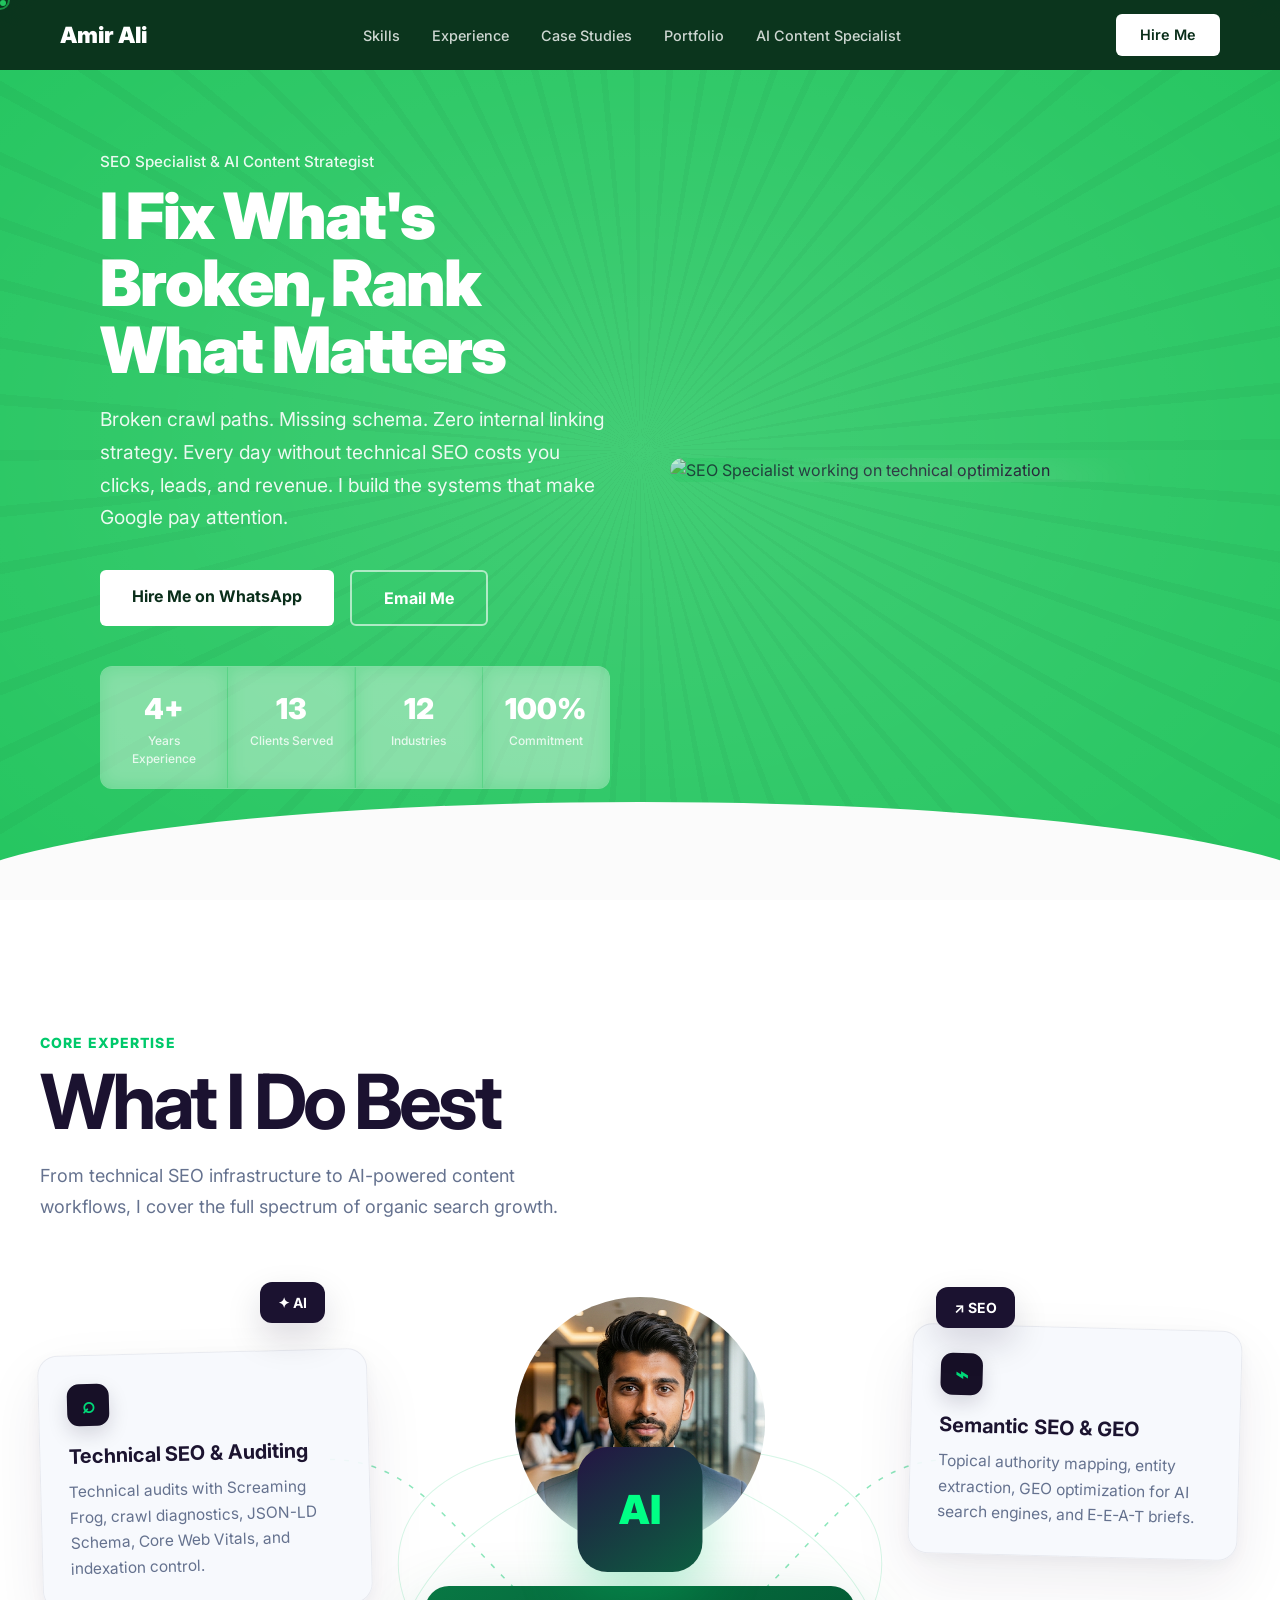
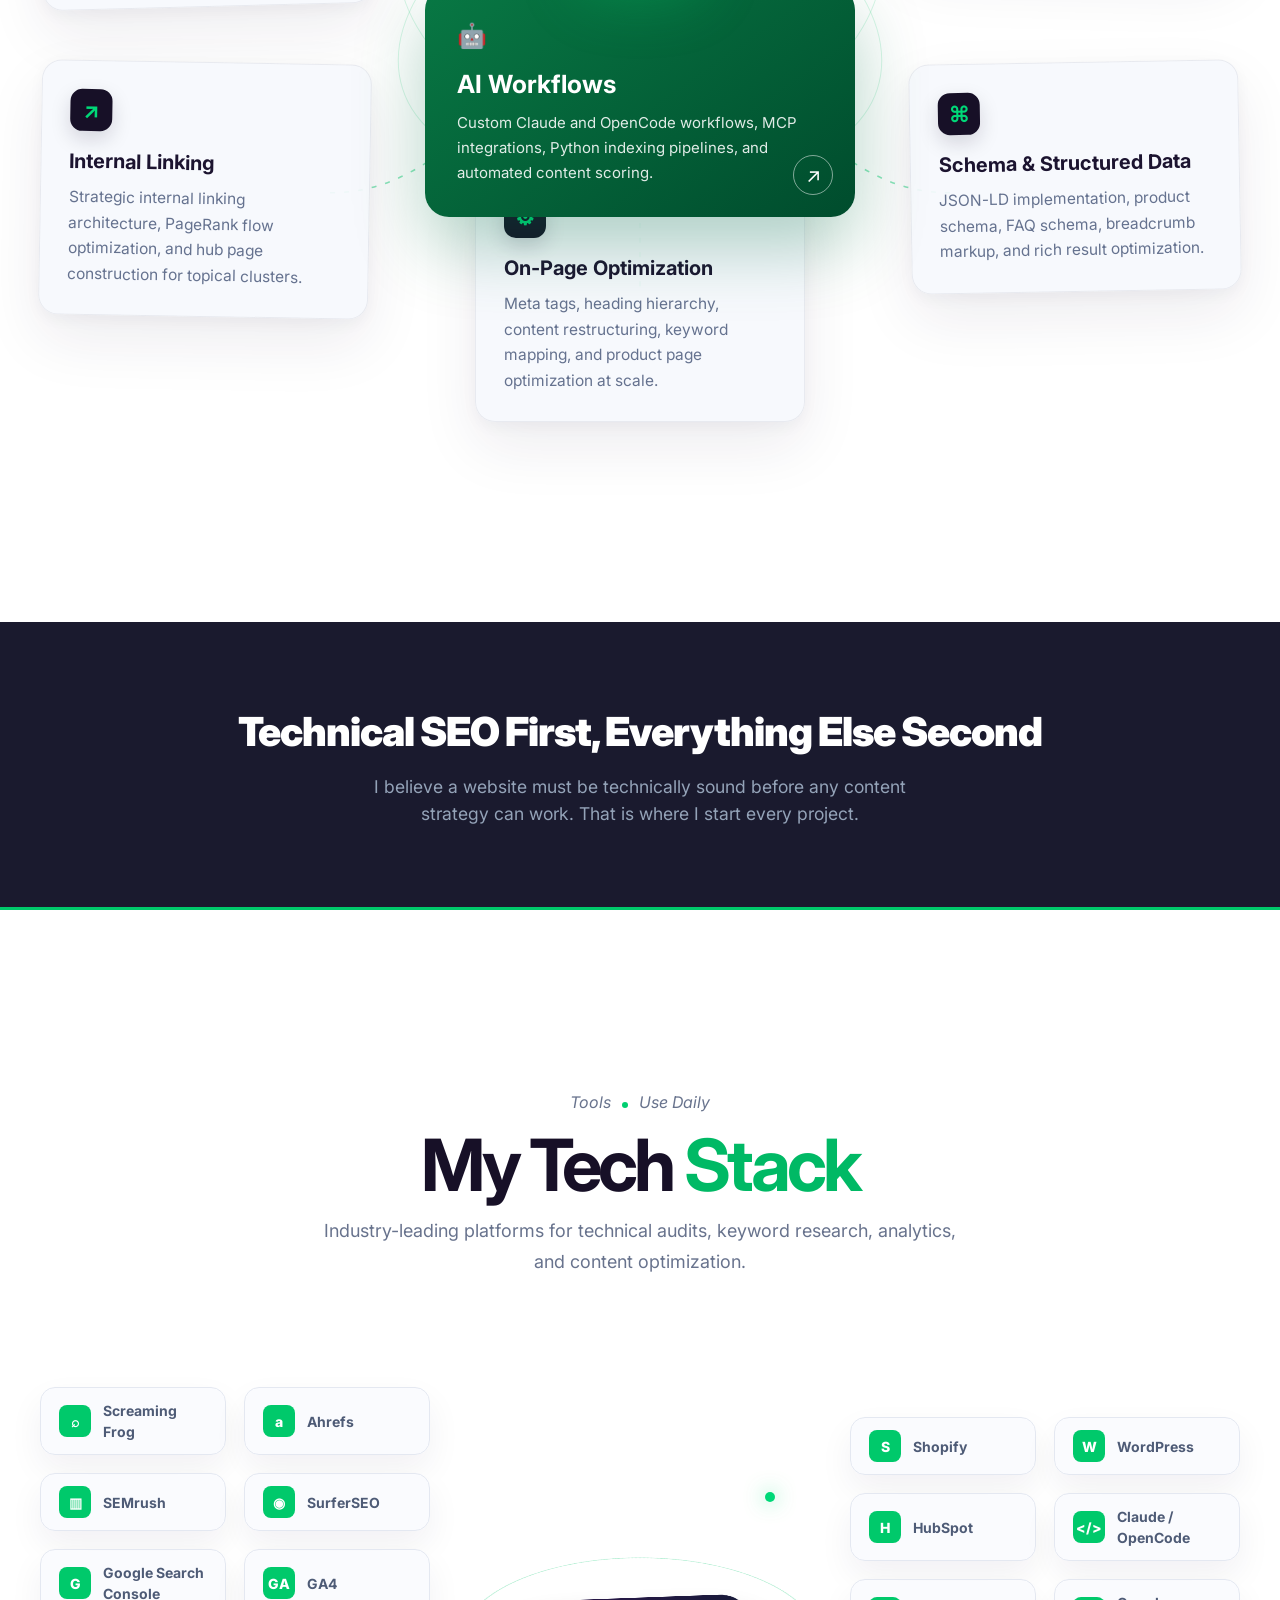
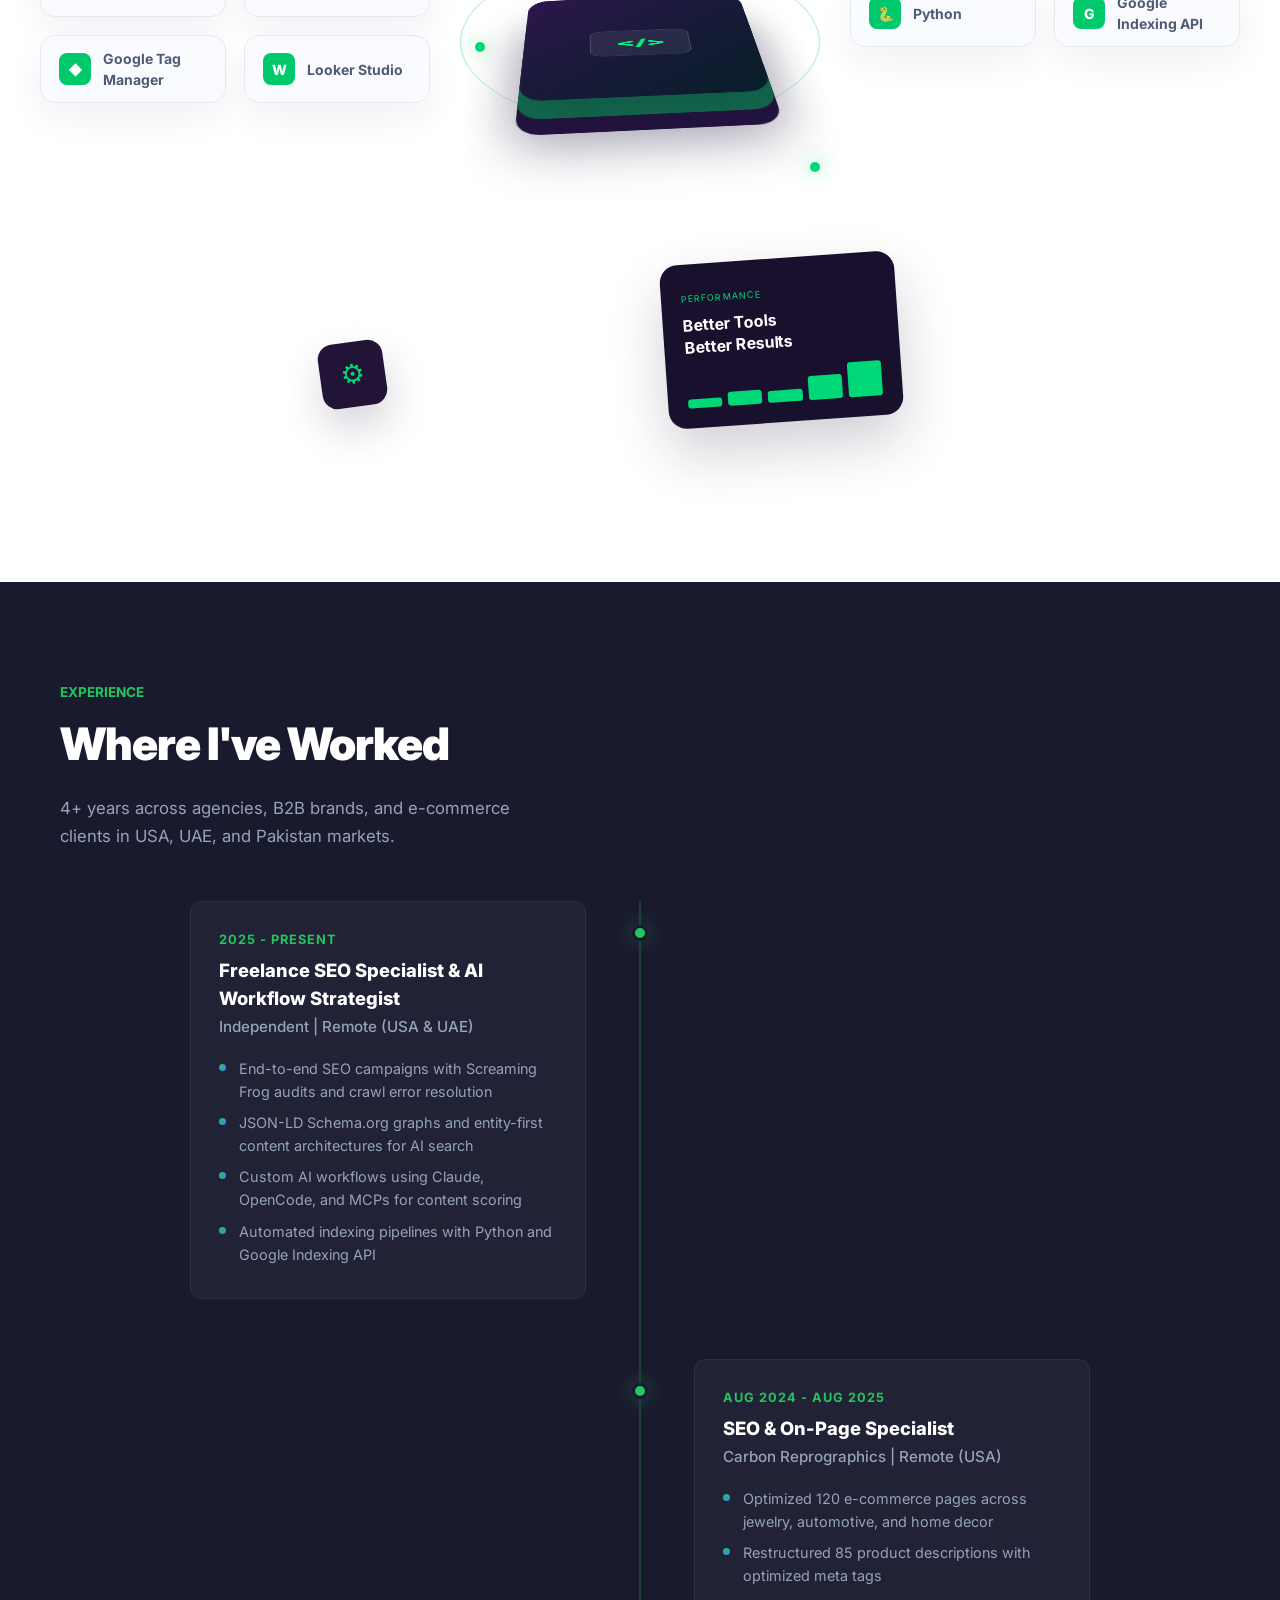
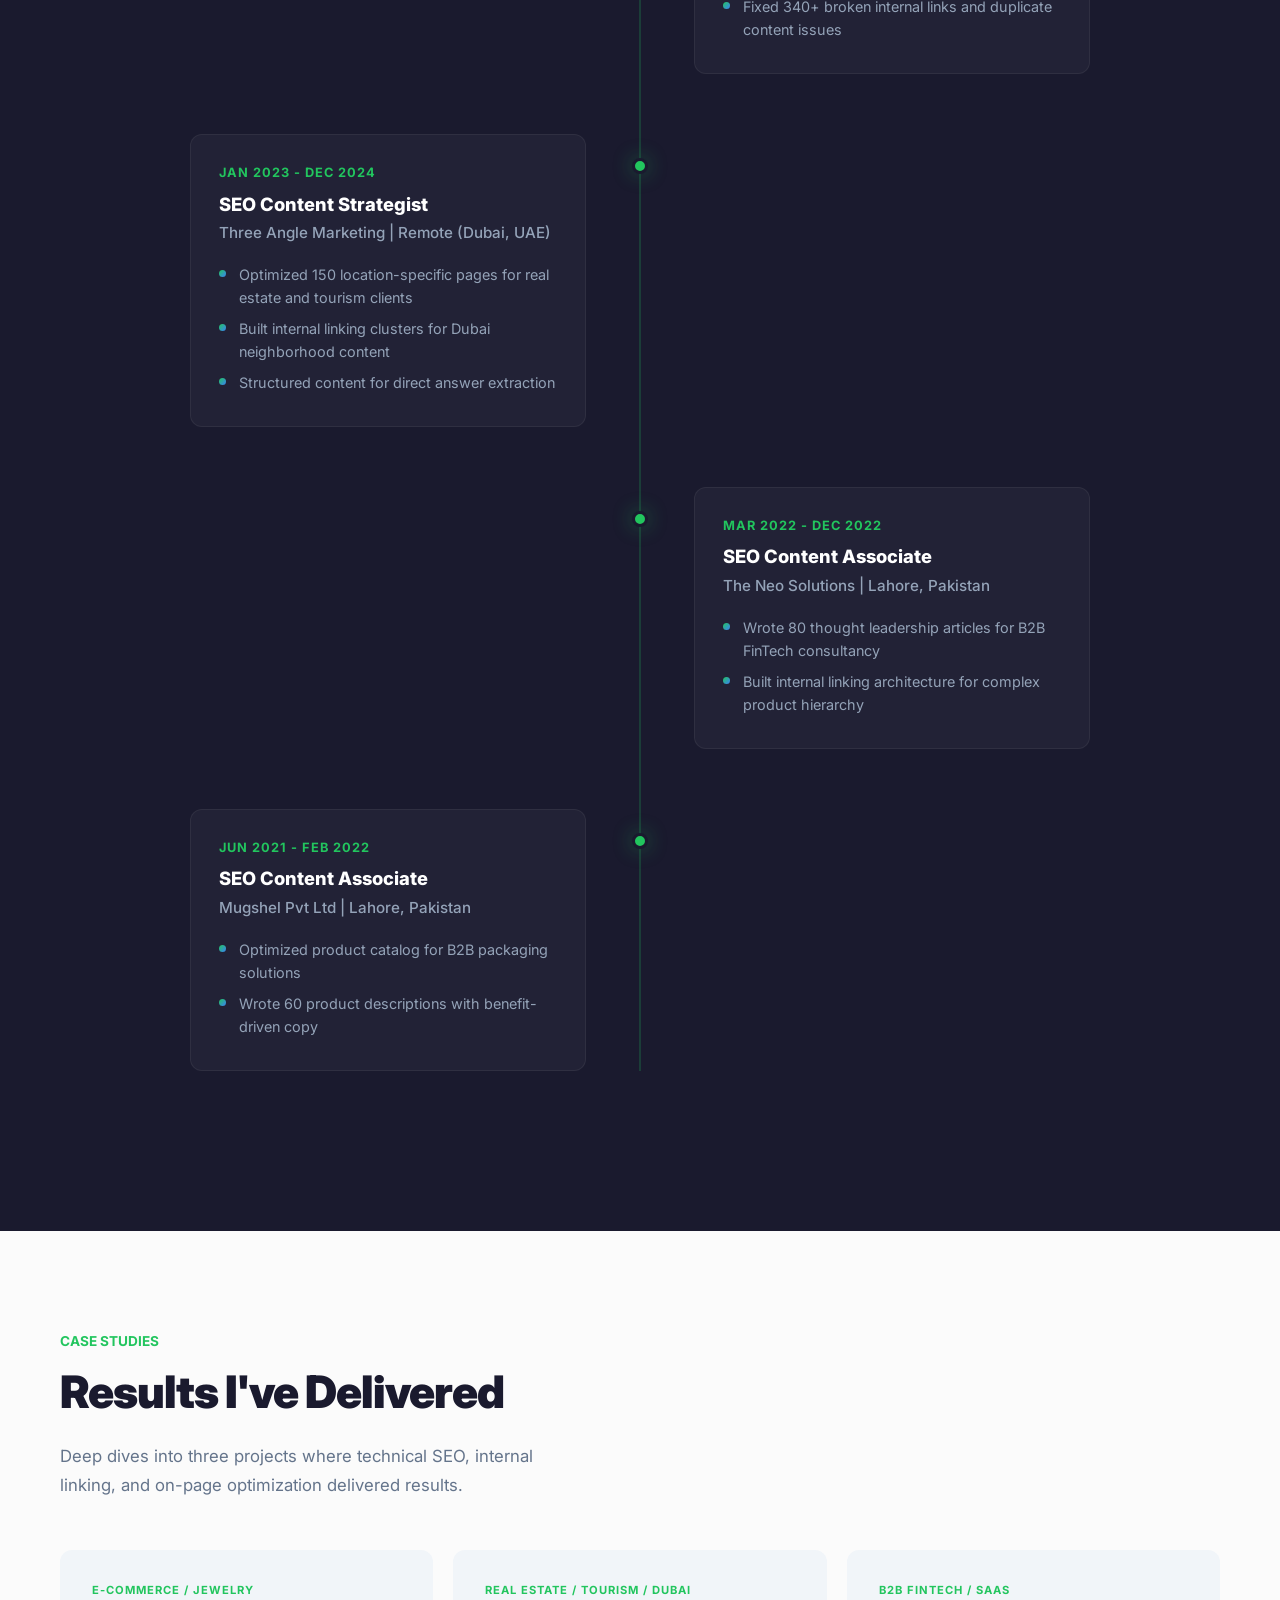
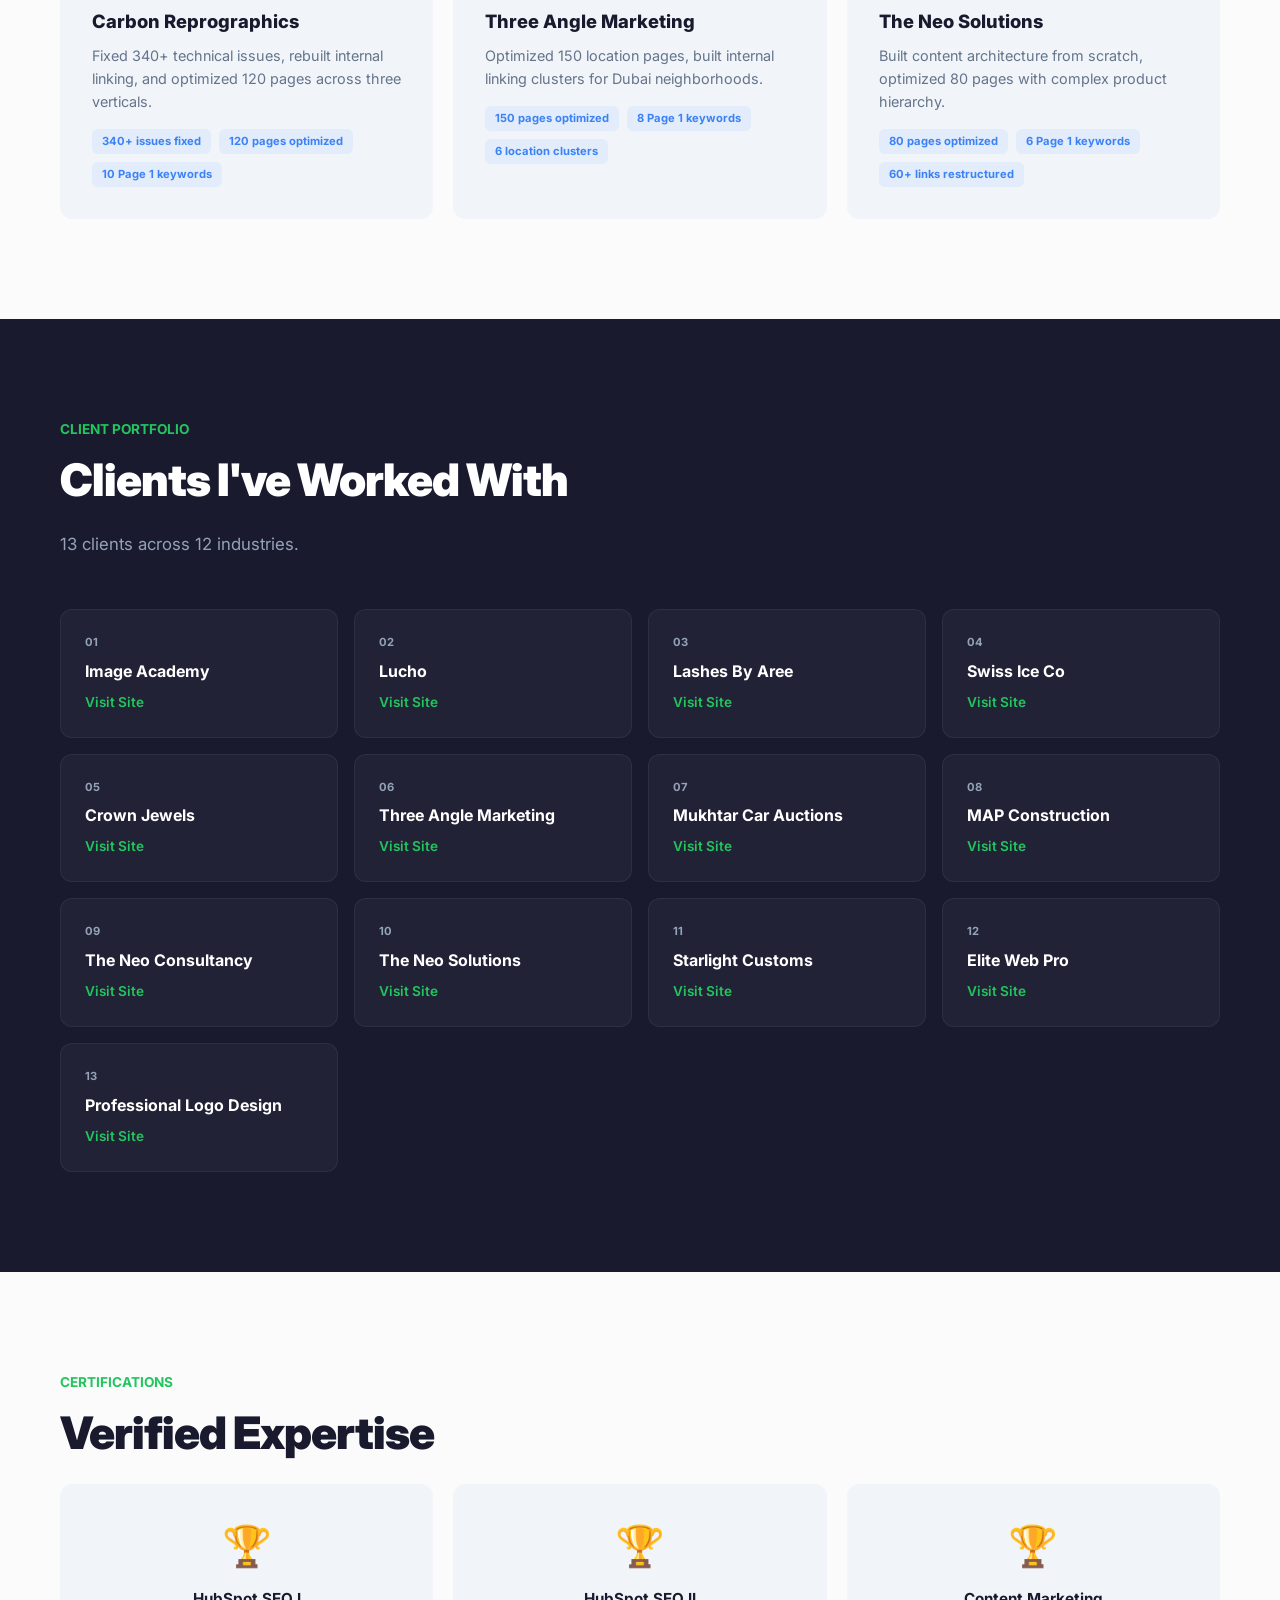
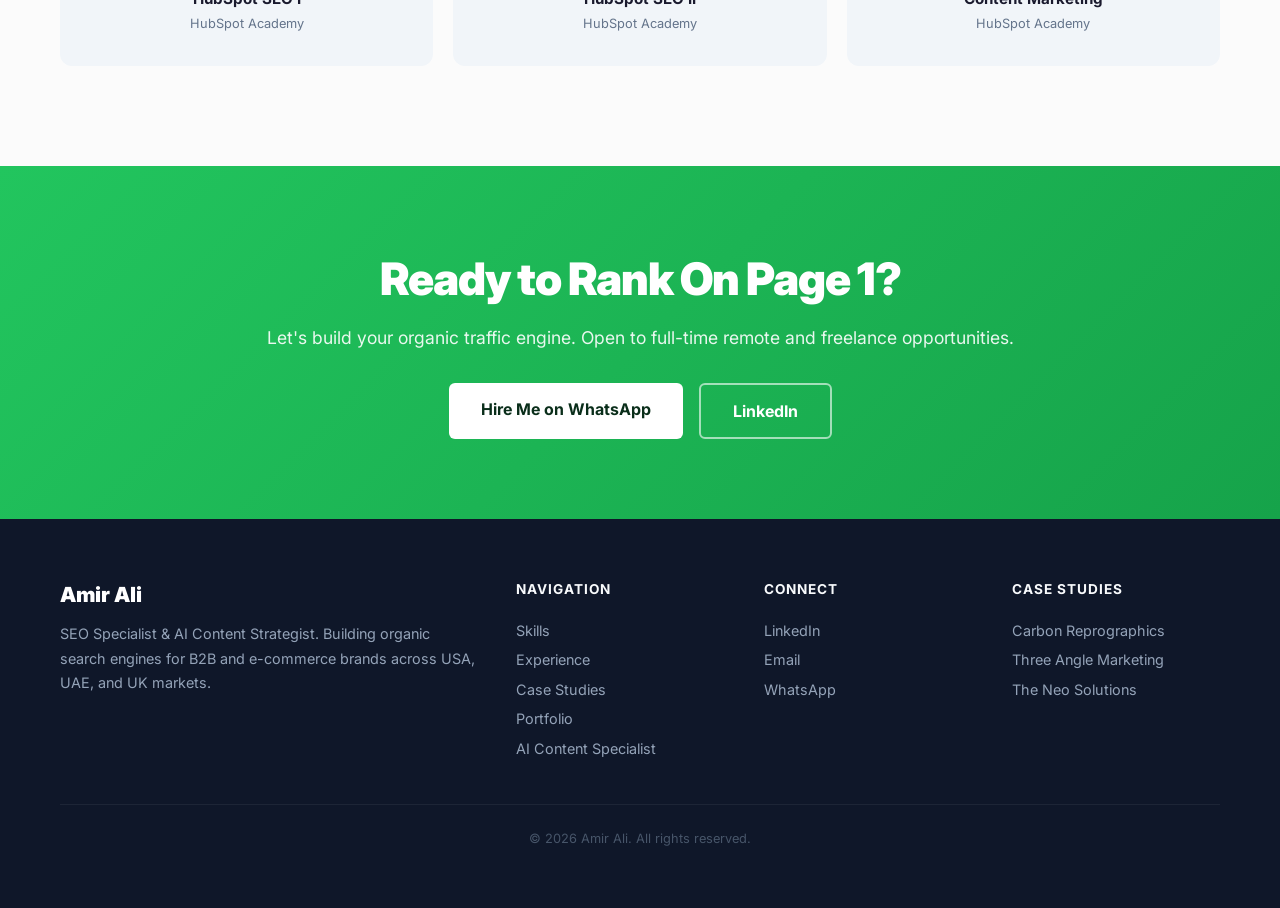
==== commit a7bb4ac8: "Fix section overlap - increase spacing between expertise and tech stack" ====
--- a/index.html
+++ b/index.html
@@ -185,7 +185,7 @@
             position: relative;
             background: #ffffff;
             overflow: hidden;
-            padding: 130px 0 150px;
+            padding: 130px 0 200px;
             color: #171027;
         }
         .expertise-container {
@@ -220,7 +220,7 @@
         }
         .expertise-stage {
             position: relative;
-            height: 700px;
+            height: 750px;
             margin-top: 50px;
         }
         .expertise-card {
@@ -400,7 +400,7 @@
             position: relative;
             background: #ffffff;
             overflow: hidden;
-            padding: 130px 0 150px;
+            padding: 180px 0 150px;
             color: #171027;
             border-top: 3px solid #00c96b;
         }
@@ -442,7 +442,7 @@
         }
         .tech-stage {
             position: relative;
-            height: 650px;
+            height: 700px;
             margin-top: 55px;
         }
         .tool-column {
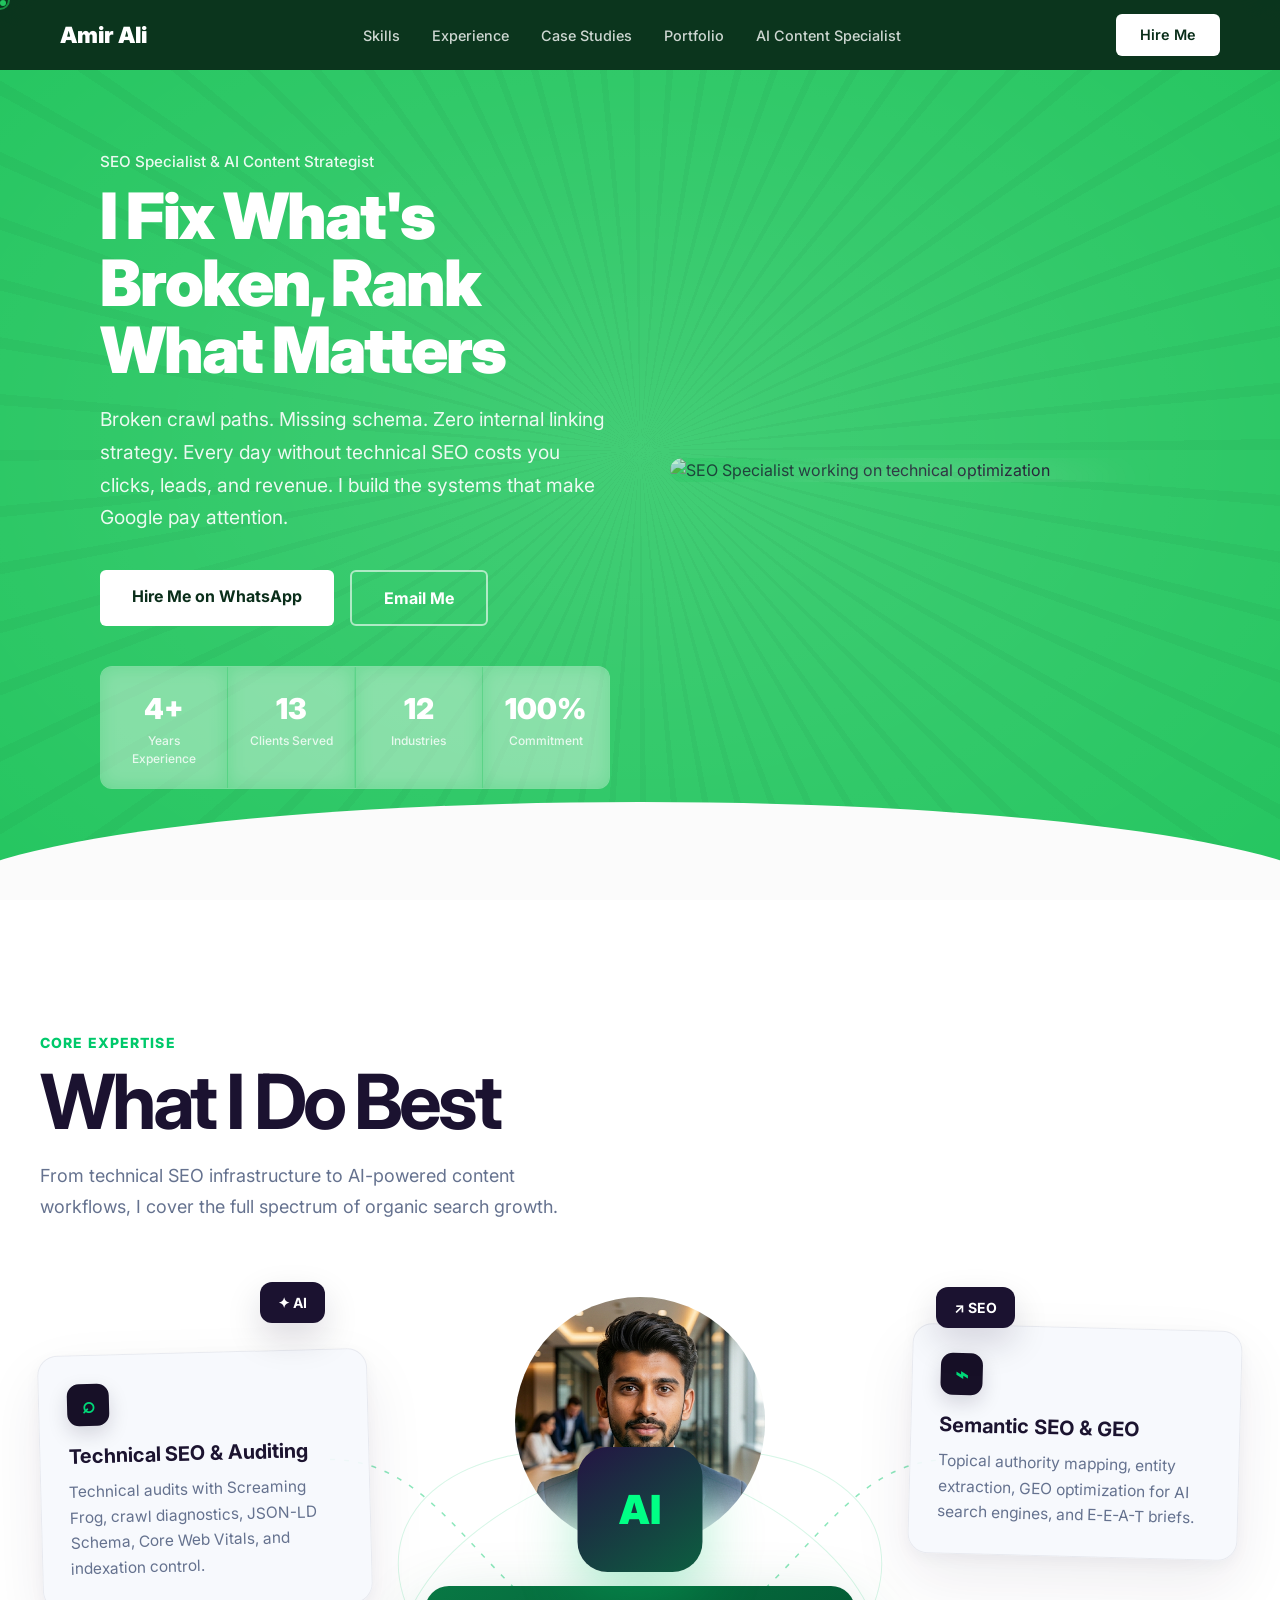
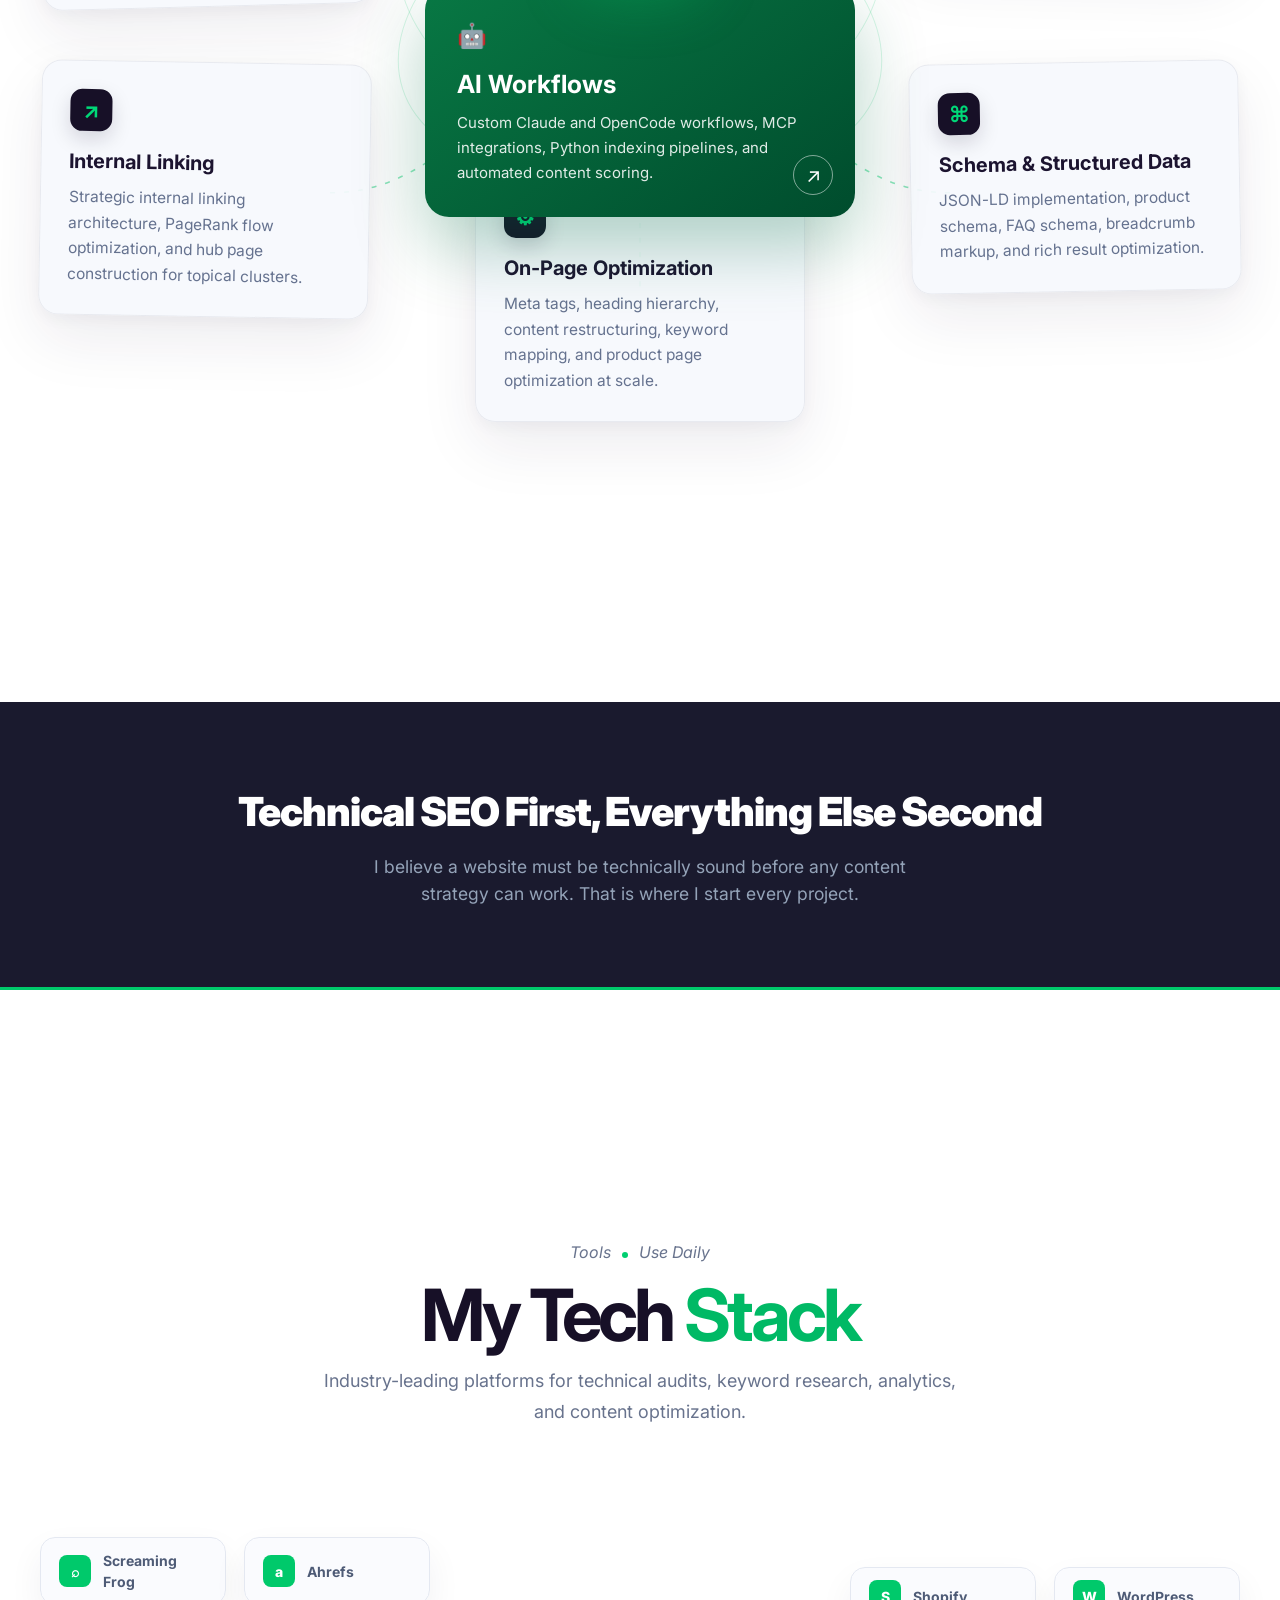
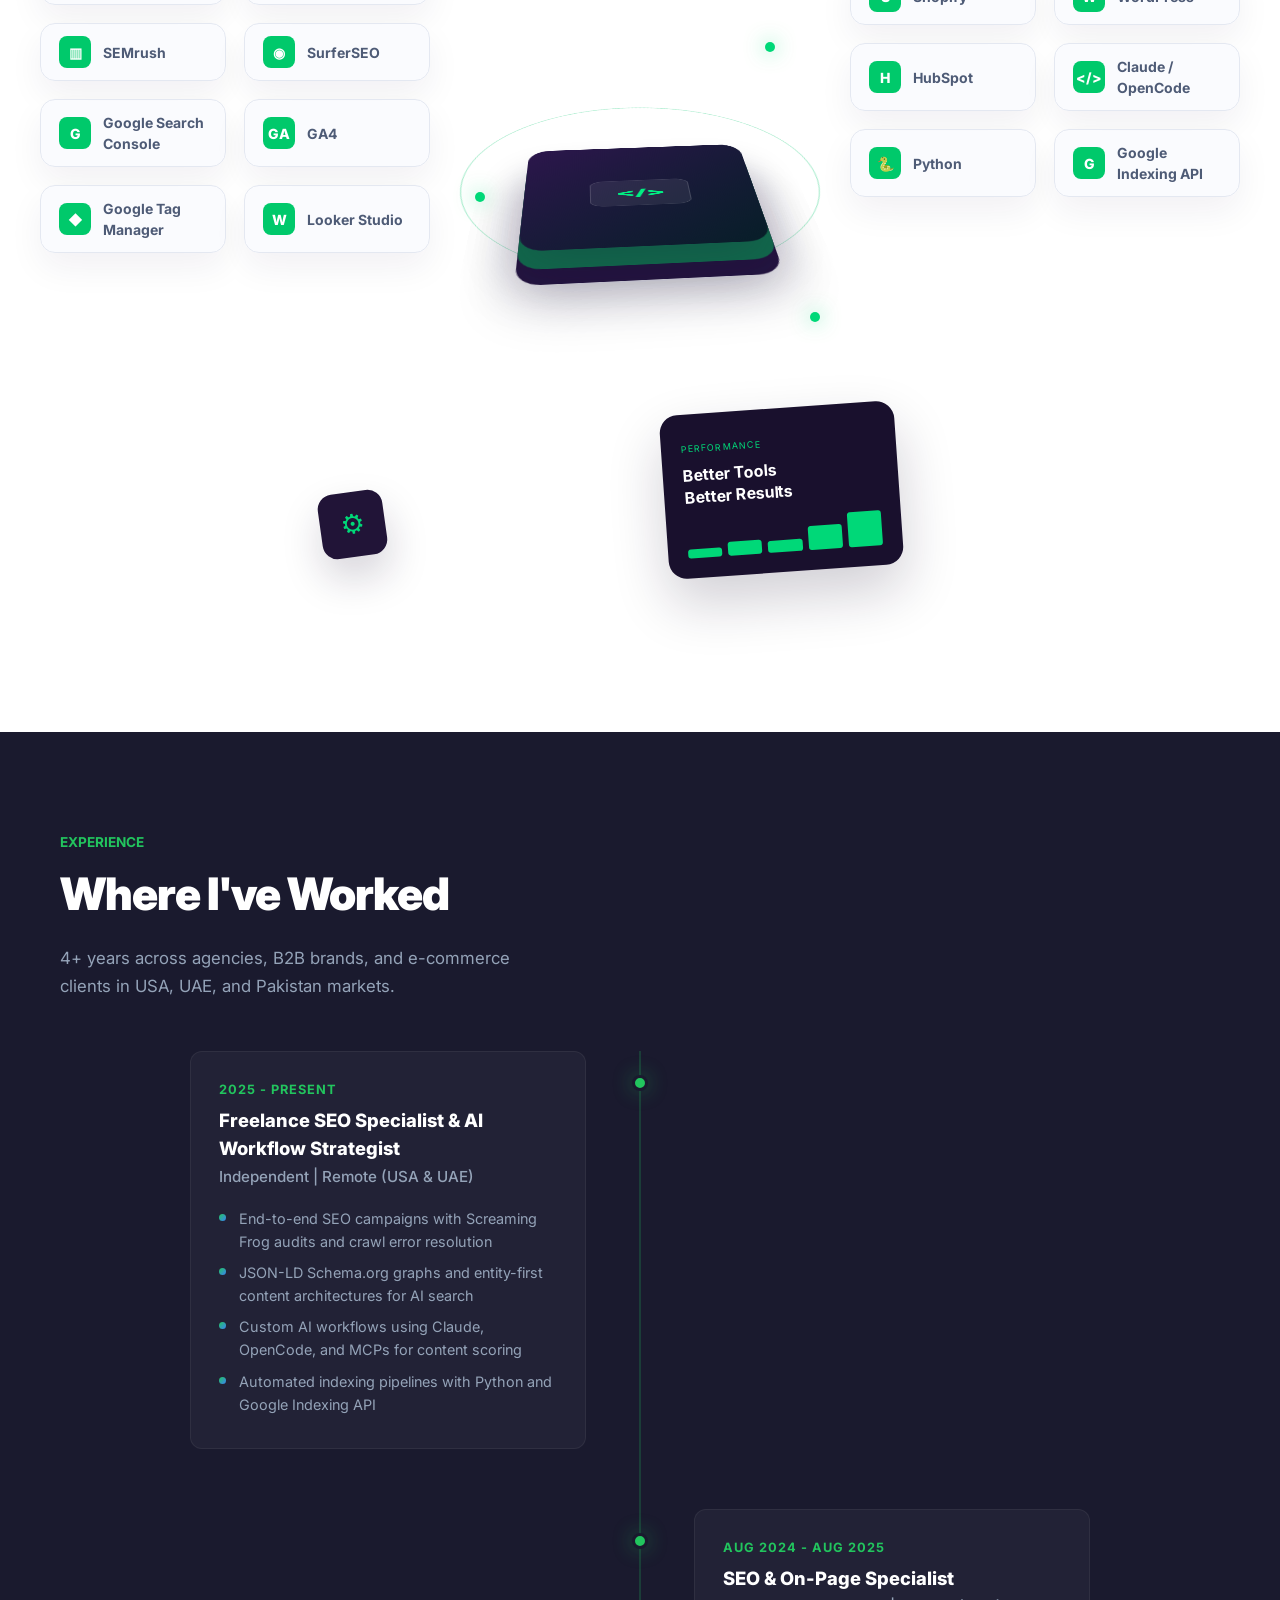
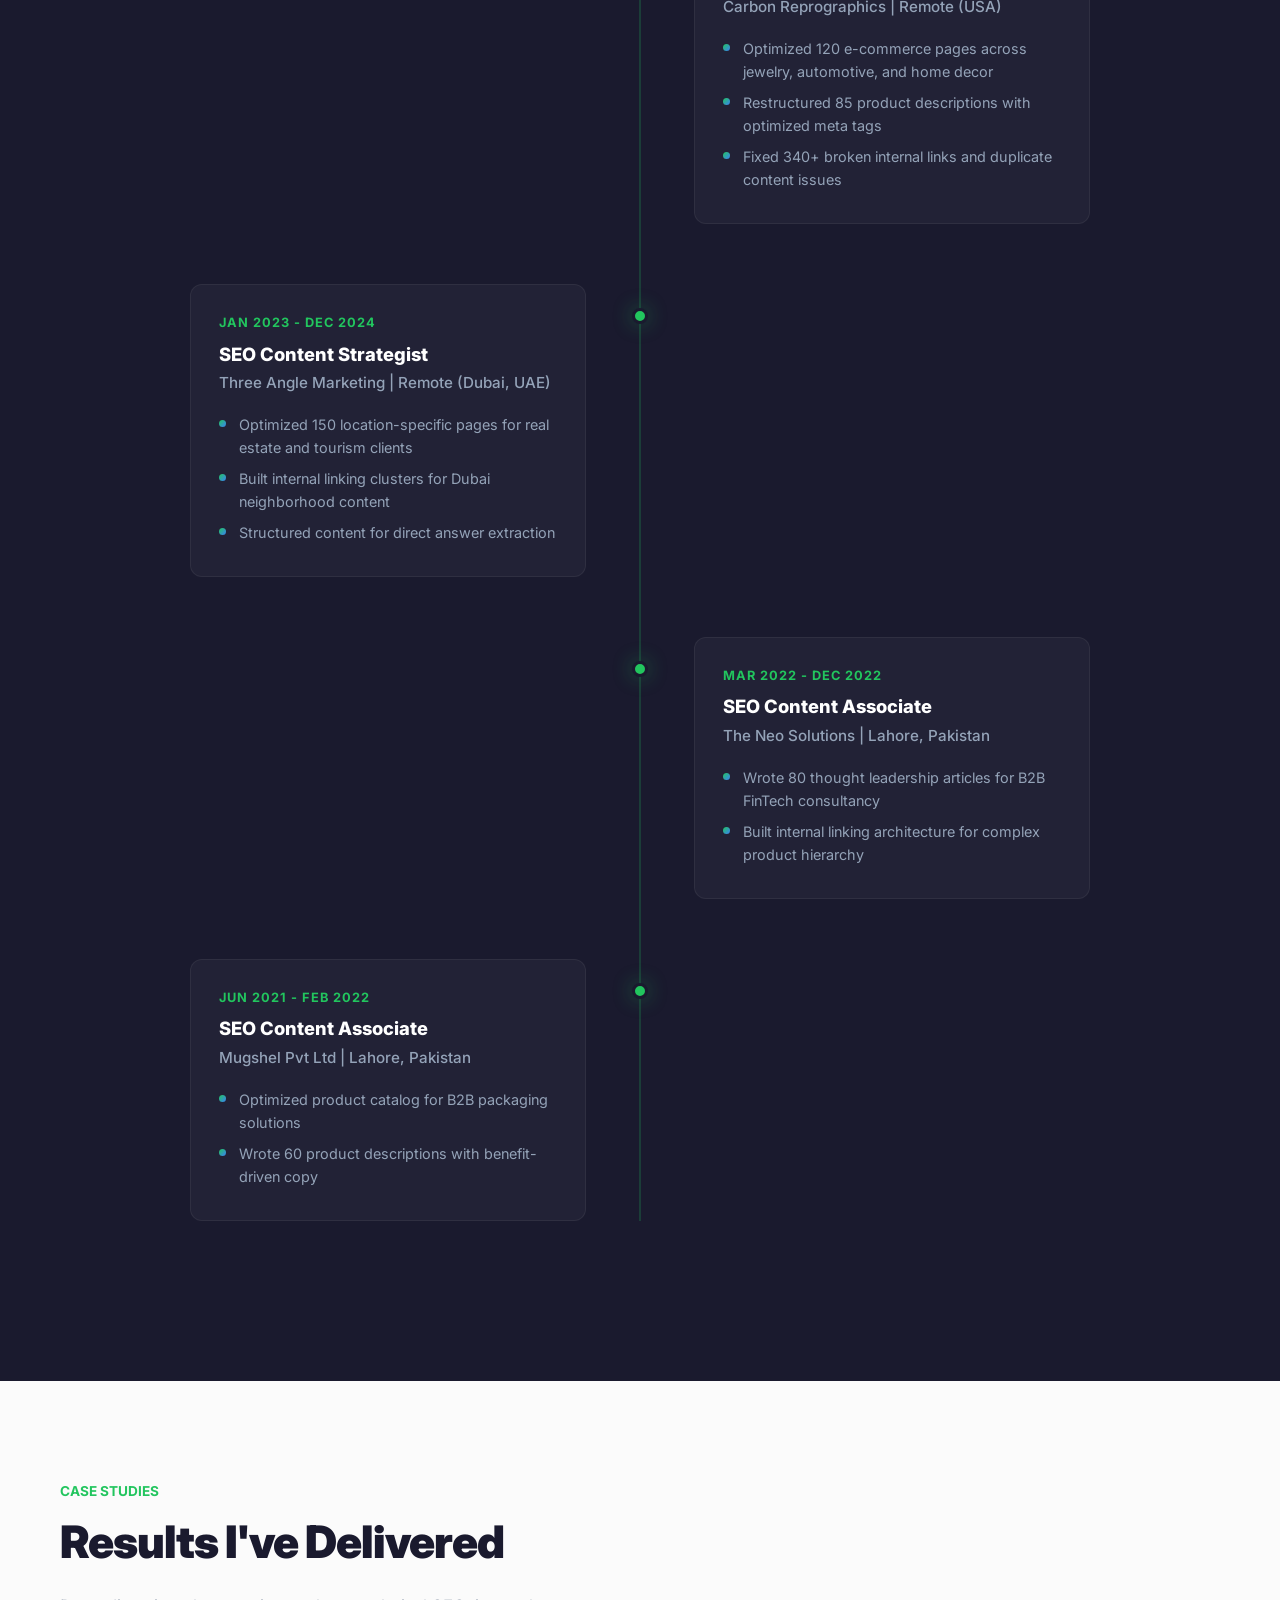
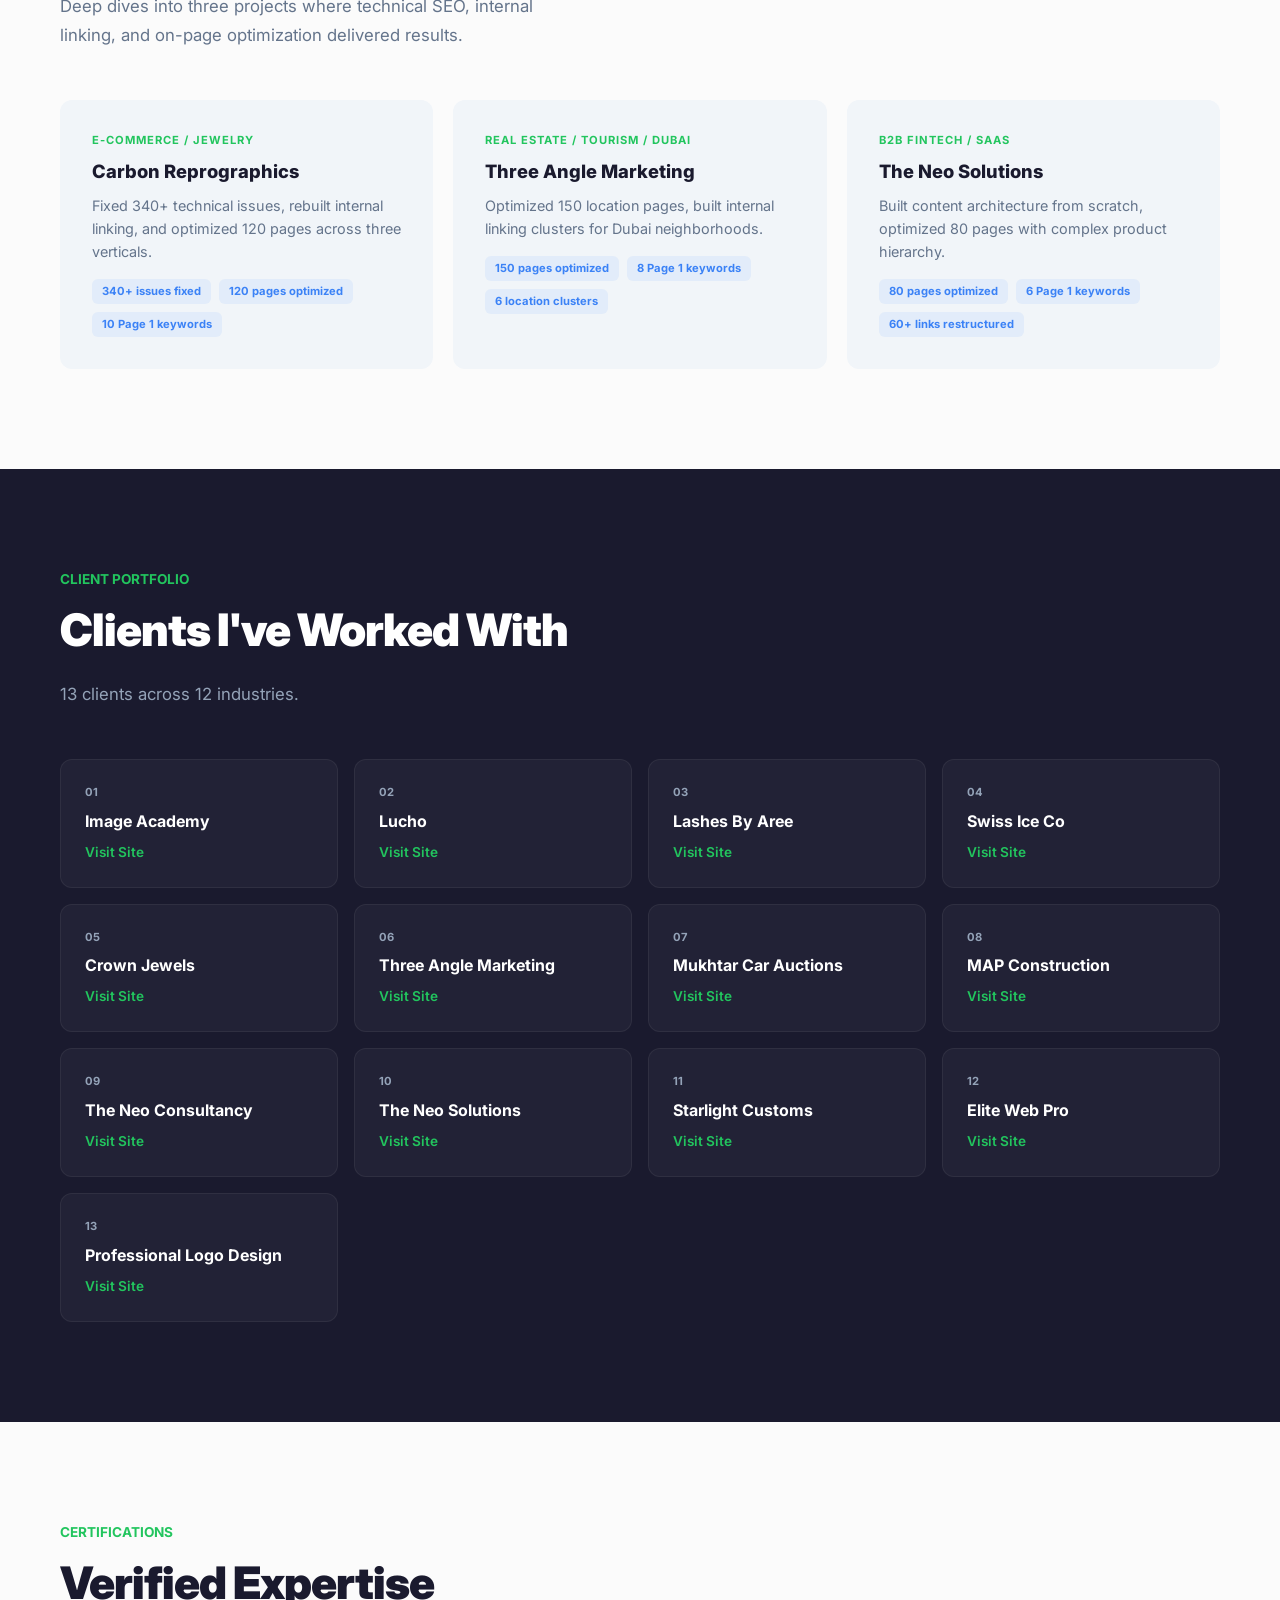
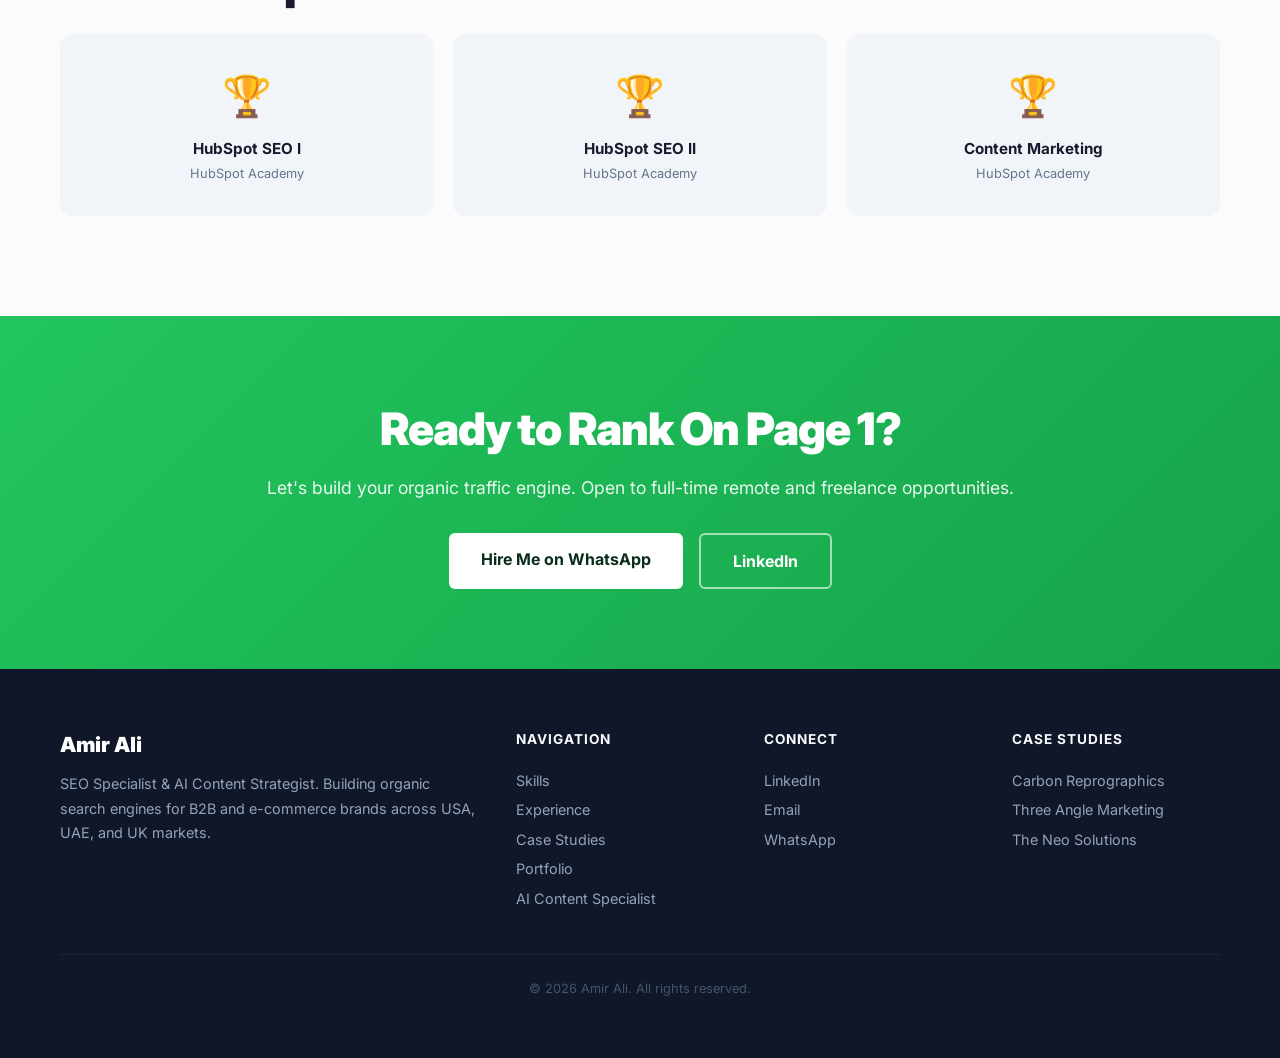
==== commit 6327acf0: "Add more spacing between expertise and tech stack sections" ====
--- a/index.html
+++ b/index.html
@@ -185,7 +185,7 @@
             position: relative;
             background: #ffffff;
             overflow: hidden;
-            padding: 130px 0 200px;
+            padding: 130px 0 280px;
             color: #171027;
         }
         .expertise-container {
@@ -400,7 +400,7 @@
             position: relative;
             background: #ffffff;
             overflow: hidden;
-            padding: 180px 0 150px;
+            padding: 250px 0 150px;
             color: #171027;
             border-top: 3px solid #00c96b;
         }
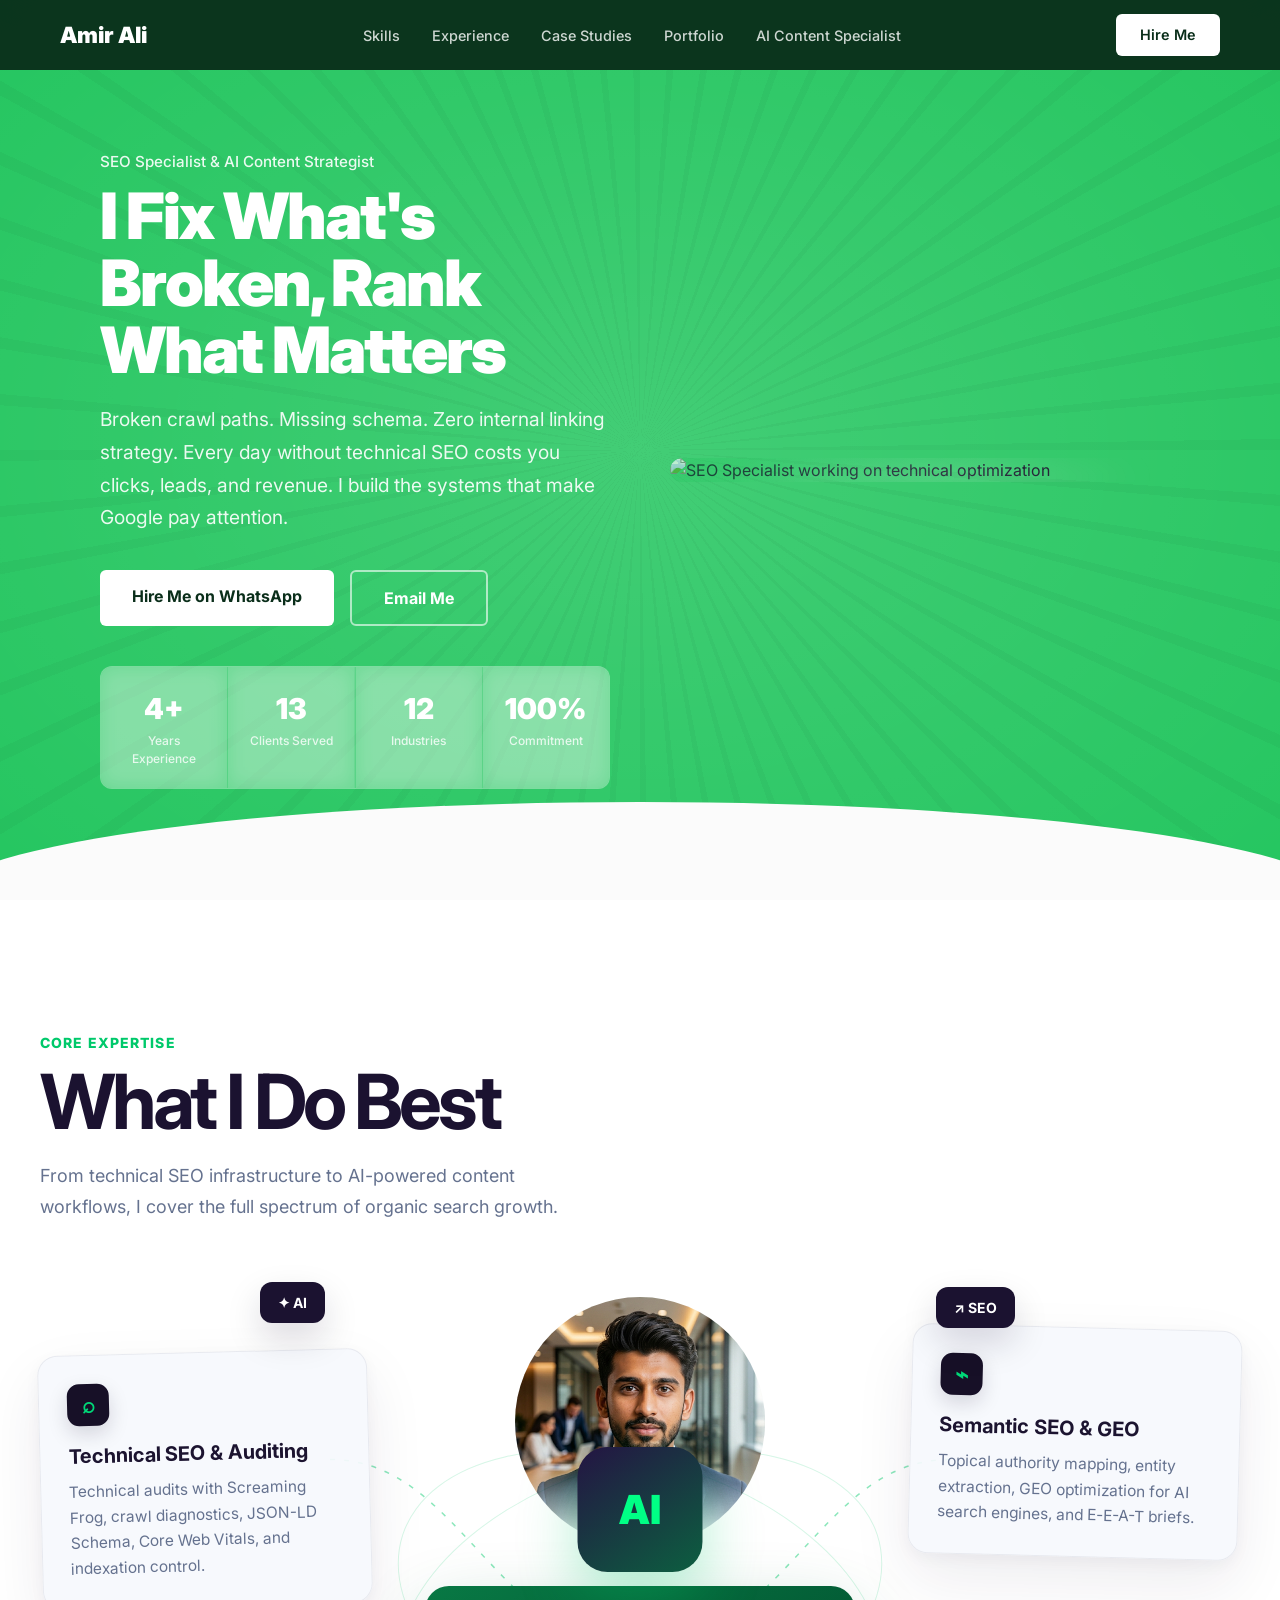
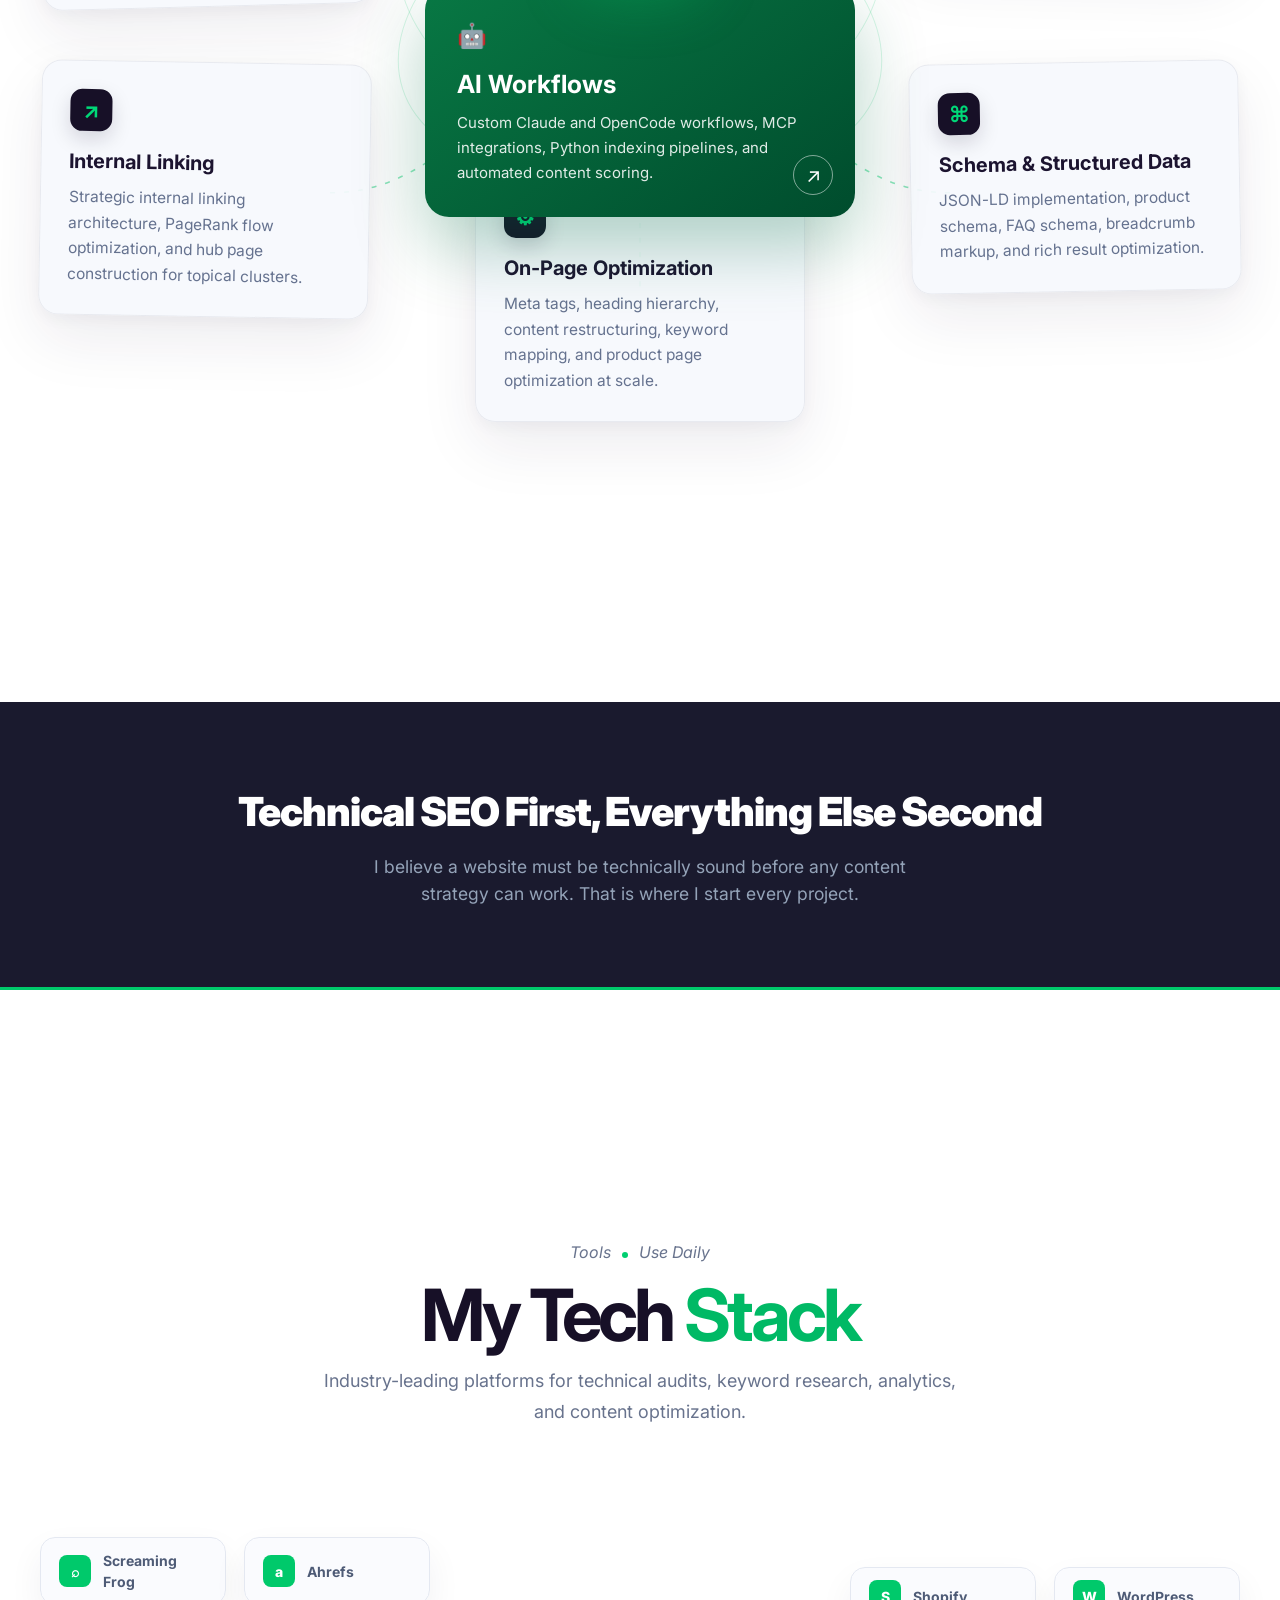
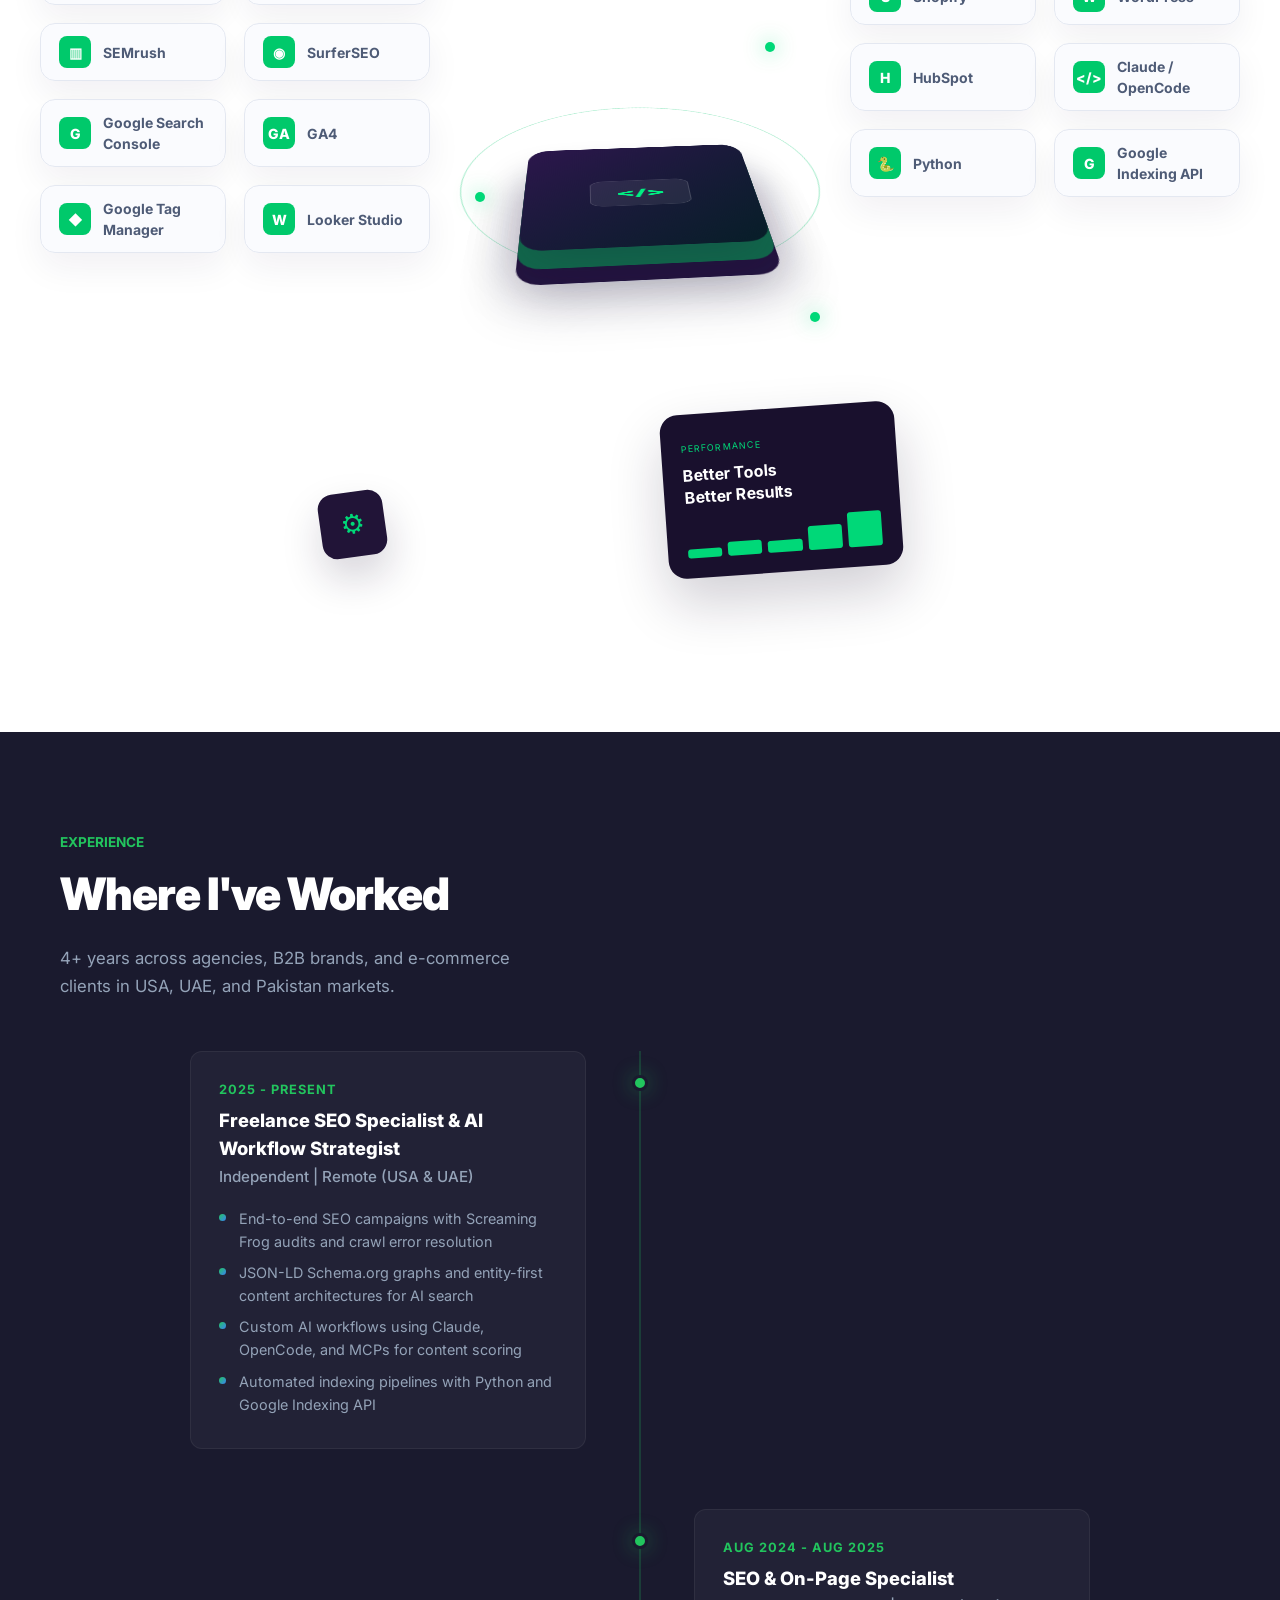
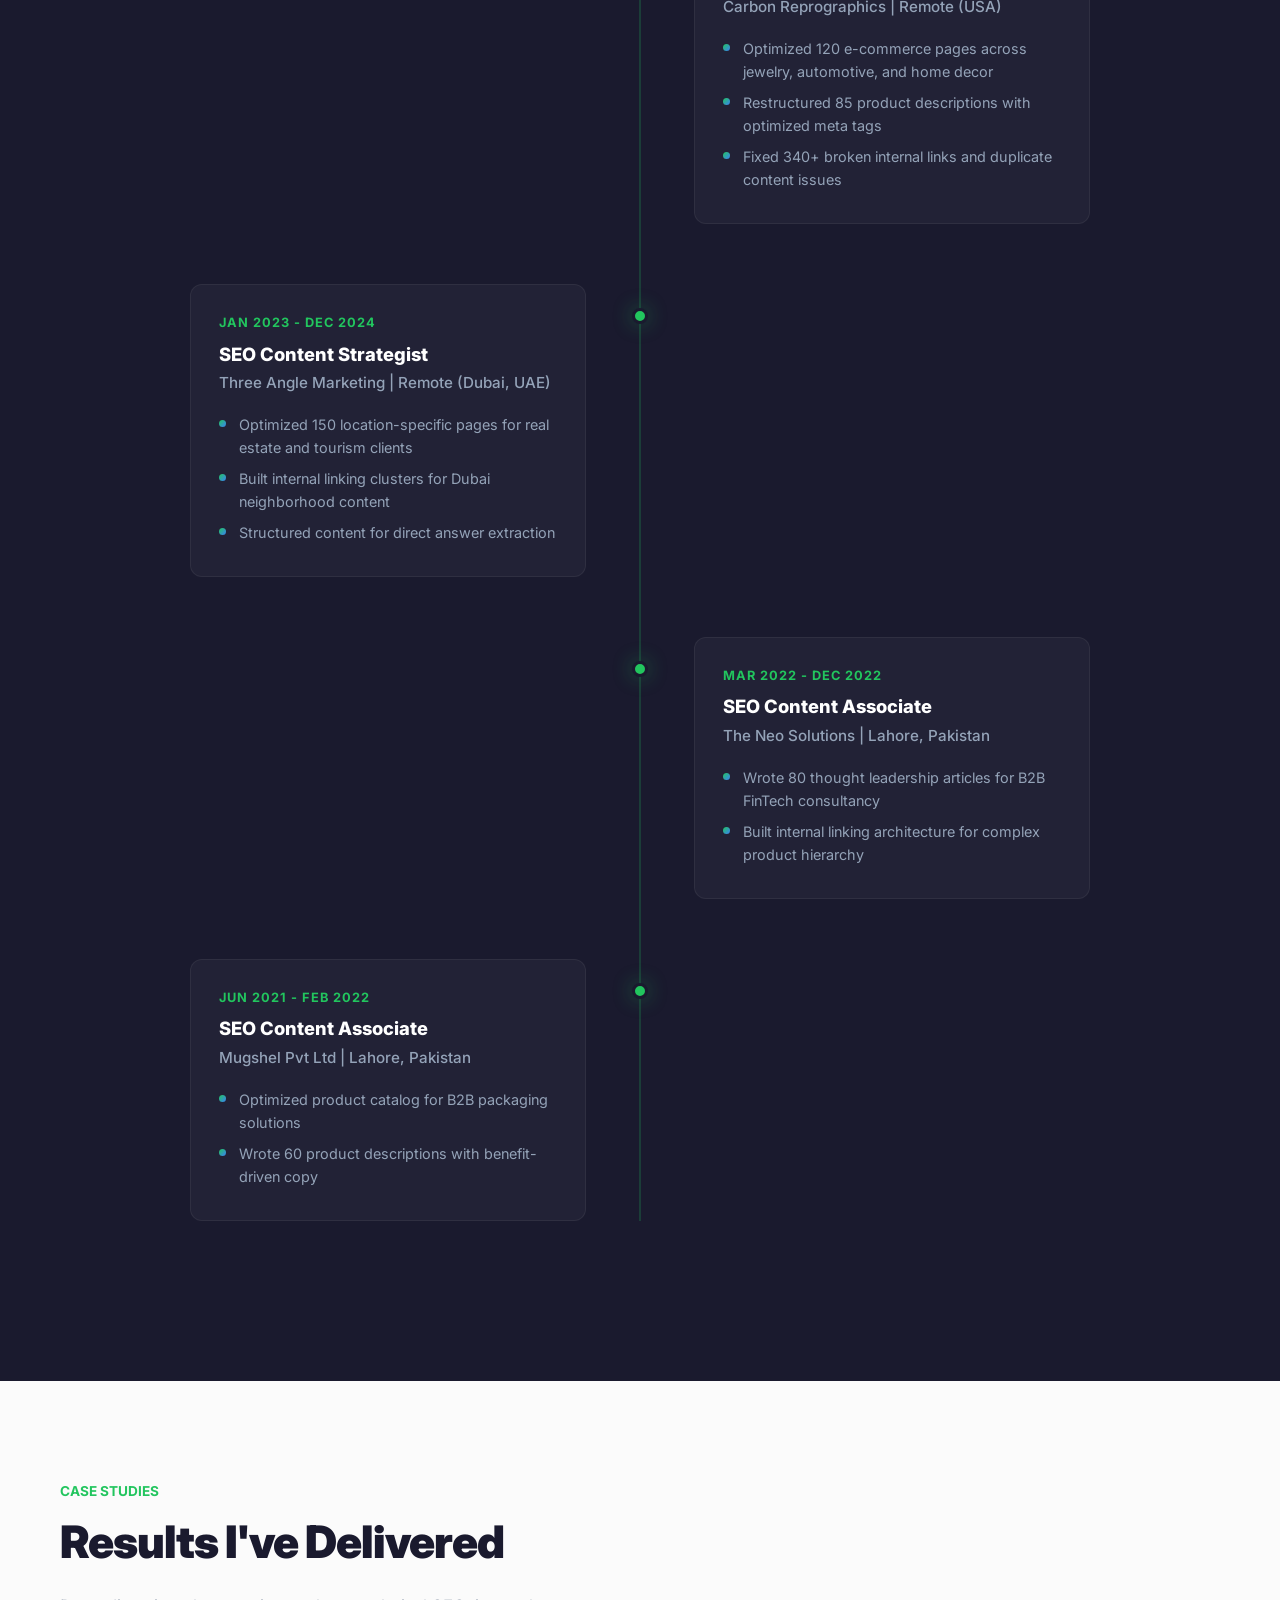
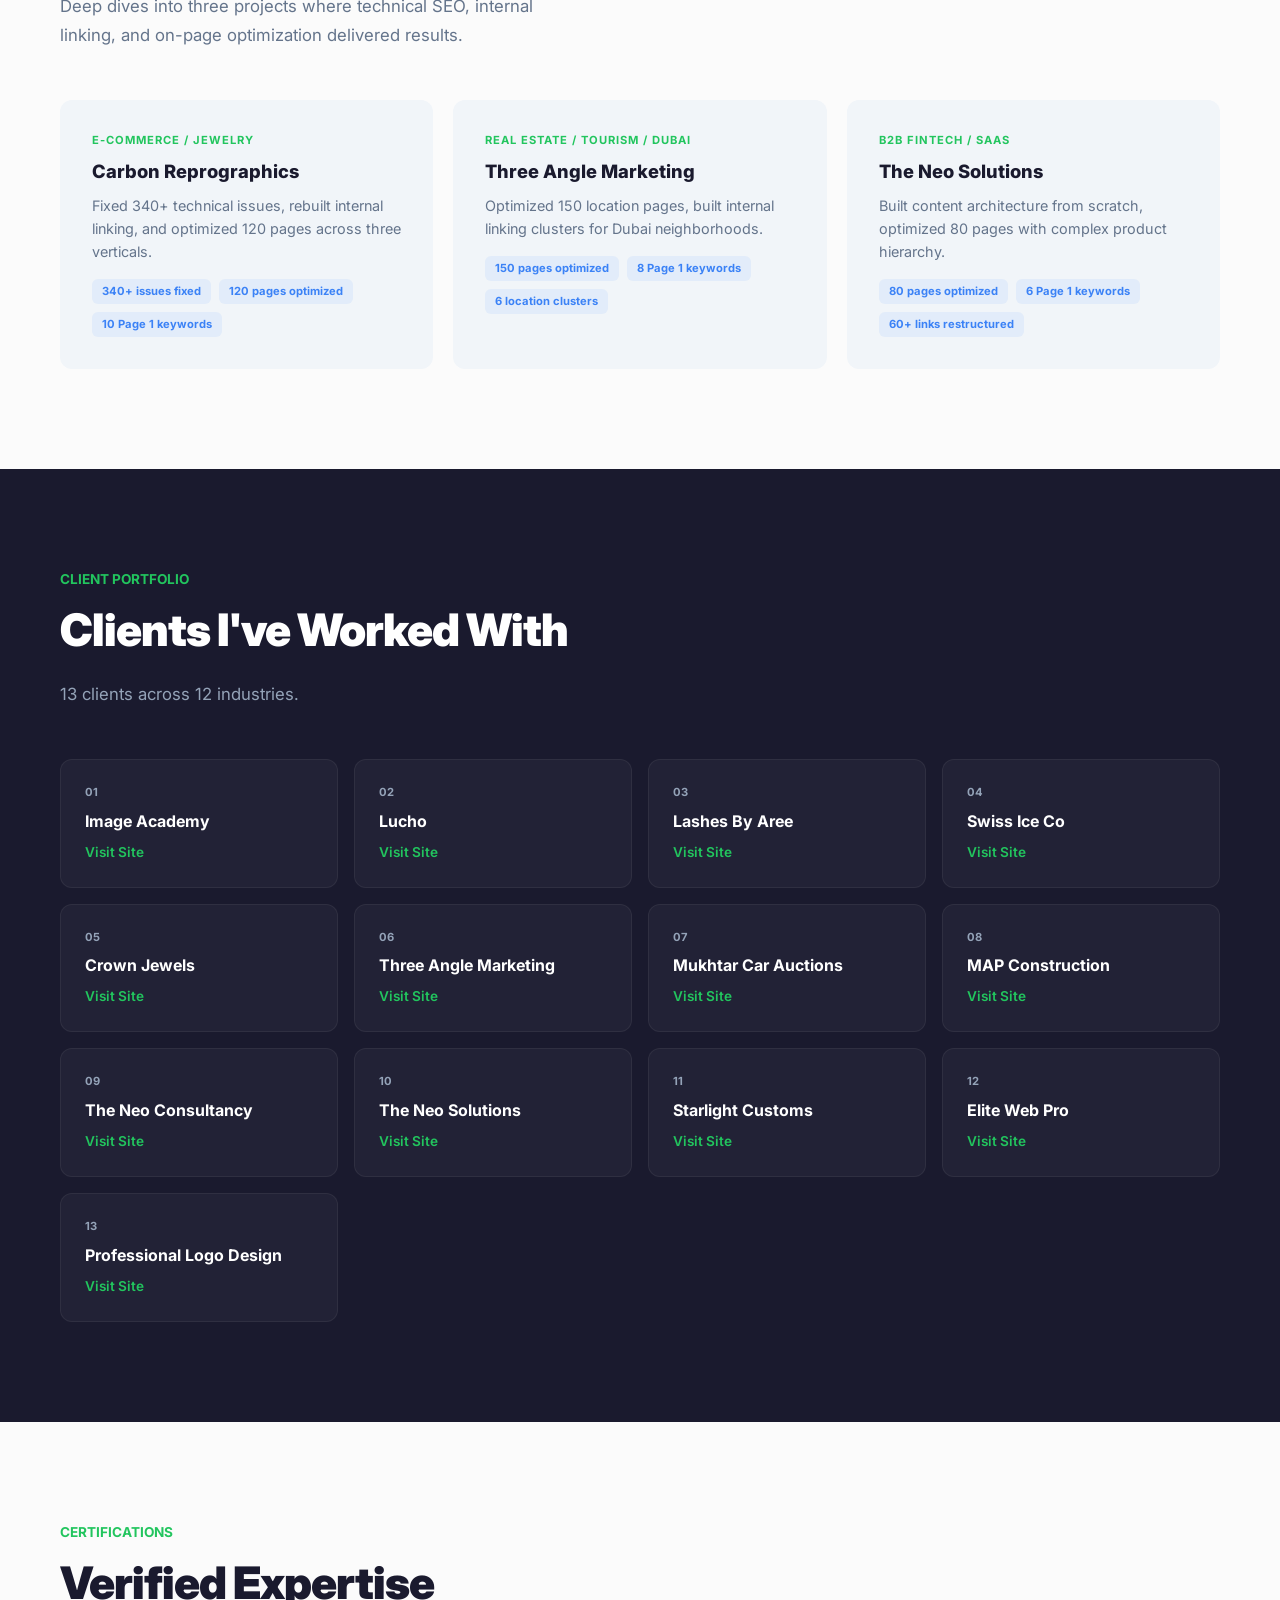
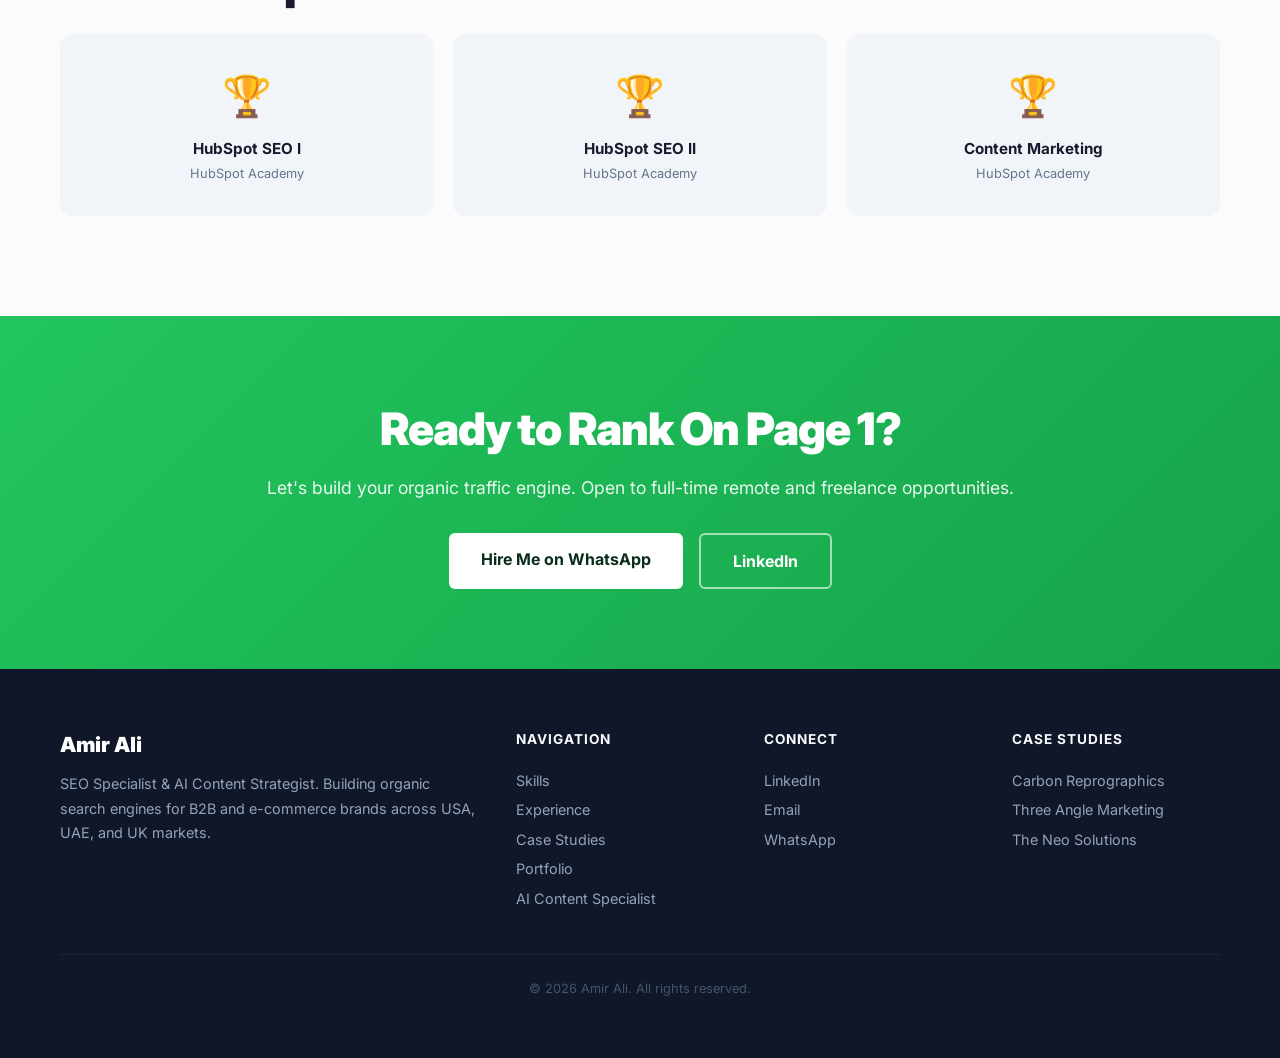
==== commit 58eb3297: "Remove custom cursor - use default system cursor" ====
--- a/index.html
+++ b/index.html
@@ -34,21 +34,17 @@
     <link rel="preconnect" href="https://fonts.googleapis.com">
     <link href="https://fonts.googleapis.com/css2?family=Inter:wght@400;500;600;700;800;900&display=swap" rel="stylesheet">
     <style>
-        * { margin: 0; padding: 0; box-sizing: border-box; cursor: none; -webkit-tap-highlight-color: transparent; }
+        * { margin: 0; padding: 0; box-sizing: border-box; -webkit-tap-highlight-color: transparent; }
         html { overflow-x: hidden; }
         body { font-family: 'Inter', sans-serif; background: #fbfbfb; color: #1a1a2e; overflow-x: hidden; line-height: 1.5; }
         img { max-width: 100%; height: auto; }
-
-        .cursor { width: 20px; height: 20px; border: 2px solid #22c55e; border-radius: 50%; position: fixed; pointer-events: none; z-index: 9999; transition: transform 0.15s ease, background 0.15s ease; mix-blend-mode: difference; }
-        .cursor.active { transform: scale(2.5); background: rgba(34, 197, 94, 0.1); }
-        .cursor-dot { width: 6px; height: 6px; background: #22c55e; border-radius: 50%; position: fixed; pointer-events: none; z-index: 10000; }
 
         nav { position: fixed; top: 0; width: 100%; padding: 0 60px; display: flex; justify-content: space-between; align-items: center; z-index: 1000; background: rgba(10, 46, 26, 0.95); backdrop-filter: blur(20px); height: 70px; }
         .logo { font-size: 1.4rem; font-weight: 900; color: #fff; }
         .nav-links { display: flex; gap: 32px; list-style: none; }
         .nav-links a { color: rgba(255,255,255,0.8); text-decoration: none; font-size: 0.9rem; font-weight: 500; transition: color 0.3s; }
         .nav-links a:hover { color: #fff; }
-        .hire-btn { background: #fff; color: #0a2e1a; border: none; padding: 10px 24px; border-radius: 6px; font-weight: 600; cursor: none; text-decoration: none; font-size: 0.9rem; transition: transform 0.3s, box-shadow 0.3s; }
+        .hire-btn { background: #fff; color: #0a2e1a; border: none; padding: 10px 24px; border-radius: 6px; font-weight: 600; text-decoration: none; font-size: 0.9rem; transition: transform 0.3s, box-shadow 0.3s; }
         .hire-btn:hover { transform: translateY(-2px); box-shadow: 0 10px 30px rgba(0,0,0,0.2); }
 
         /* HERO */
@@ -61,9 +57,9 @@
         .hero h1 { font-size: 4rem; font-weight: 900; line-height: 1.05; margin-bottom: 20px; letter-spacing: -2px; }
         .hero p { font-size: 1.2rem; margin-bottom: 36px; opacity: 0.9; line-height: 1.7; }
         .hero-buttons { display: flex; gap: 16px; flex-wrap: wrap; }
-        .btn-white { background: #fff; color: #0a2e1a; border: none; padding: 14px 32px; border-radius: 6px; font-weight: 700; font-size: 1rem; cursor: none; text-decoration: none; transition: transform 0.3s, box-shadow 0.3s; }
+        .btn-white { background: #fff; color: #0a2e1a; border: none; padding: 14px 32px; border-radius: 6px; font-weight: 700; font-size: 1rem; text-decoration: none; transition: transform 0.3s, box-shadow 0.3s; }
         .btn-white:hover { transform: translateY(-2px); box-shadow: 0 12px 32px rgba(0,0,0,0.2); }
-        .btn-outline-white { background: transparent; color: #fff; border: 2px solid rgba(255,255,255,0.6); padding: 14px 32px; border-radius: 6px; font-weight: 700; font-size: 1rem; cursor: none; text-decoration: none; transition: background 0.3s; }
+        .btn-outline-white { background: transparent; color: #fff; border: 2px solid rgba(255,255,255,0.6); padding: 14px 32px; border-radius: 6px; font-weight: 700; font-size: 1rem; text-decoration: none; transition: background 0.3s; }
         .btn-outline-white:hover { background: rgba(255,255,255,0.15); }
         .hero-right { display: flex; justify-content: center; align-items: center; position: relative; }
         .hero-img-wrap { width: 100%; max-width: 560px; position: relative; border-radius: 16px; overflow: hidden; }
@@ -118,7 +114,7 @@
 
         /* TOOLS */
         .tools-grid { display: flex; flex-wrap: wrap; justify-content: center; gap: 16px; max-width: 900px; margin: 0 auto; }
-        .tool-chip { background: #f8fafc; border: 1px solid #e2e8f0; padding: 14px 28px; border-radius: 8px; font-weight: 600; font-size: 0.95rem; color: #475569; cursor: none; transition: all 0.3s; }
+        .tool-chip { background: #f8fafc; border: 1px solid #e2e8f0; padding: 14px 28px; border-radius: 8px; font-weight: 600; font-size: 0.95rem; color: #475569; transition: all 0.3s; }
         .tool-chip:hover { background: #f0fdf4; border-color: #22c55e; color: #22c55e; transform: translateY(-2px); box-shadow: 0 4px 12px rgba(34, 197, 94, 0.1); }
 
         /* EXPERIENCE - Creative Timeline on Dark */
@@ -680,8 +676,6 @@
             .footer-inner { grid-template-columns: 1fr; gap: 32px; }
             footer { padding: 40px 24px; }
             .footer-bottom { font-size: 0.75rem; }
-            .cursor, .cursor-dot { display: none; }
-            * { cursor: auto; }
         }
 
         /* SMALL PHONES */
@@ -703,9 +697,6 @@
     </style>
 </head>
 <body>
-
-    <div class="cursor" id="cursor"></div>
-    <div class="cursor-dot" id="cursor-dot"></div>
 
     <nav>
         <div class="logo">Amir Ali</div>
@@ -1064,17 +1055,6 @@
     </footer>
 
     <script>
-        const cursor = document.getElementById('cursor');
-        const cursorDot = document.getElementById('cursor-dot');
-        let mouseX = 0, mouseY = 0, cursorX = 0, cursorY = 0;
-        document.addEventListener('mousemove', (e) => { mouseX = e.clientX; mouseY = e.clientY; cursorDot.style.left = mouseX - 3 + 'px'; cursorDot.style.top = mouseY - 3 + 'px'; });
-        function animateCursor() { cursorX += (mouseX - cursorX) * 0.15; cursorY += (mouseY - cursorY) * 0.15; cursor.style.left = cursorX - 10 + 'px'; cursor.style.top = cursorY - 10 + 'px'; requestAnimationFrame(animateCursor); }
-        animateCursor();
-        document.querySelectorAll('a, button, .feature-card, .case-card, .tool-chip, .cert-card, .portfolio-card, .expertise-card, .tool-card').forEach(el => {
-            el.addEventListener('mouseenter', () => cursor.classList.add('active'));
-            el.addEventListener('mouseleave', () => cursor.classList.remove('active'));
-        });
-
         // Expertise Card Tilt Effect
         document.querySelectorAll('.expertise-card[data-tilt]').forEach(card => {
             card.addEventListener('mousemove', (e) => {
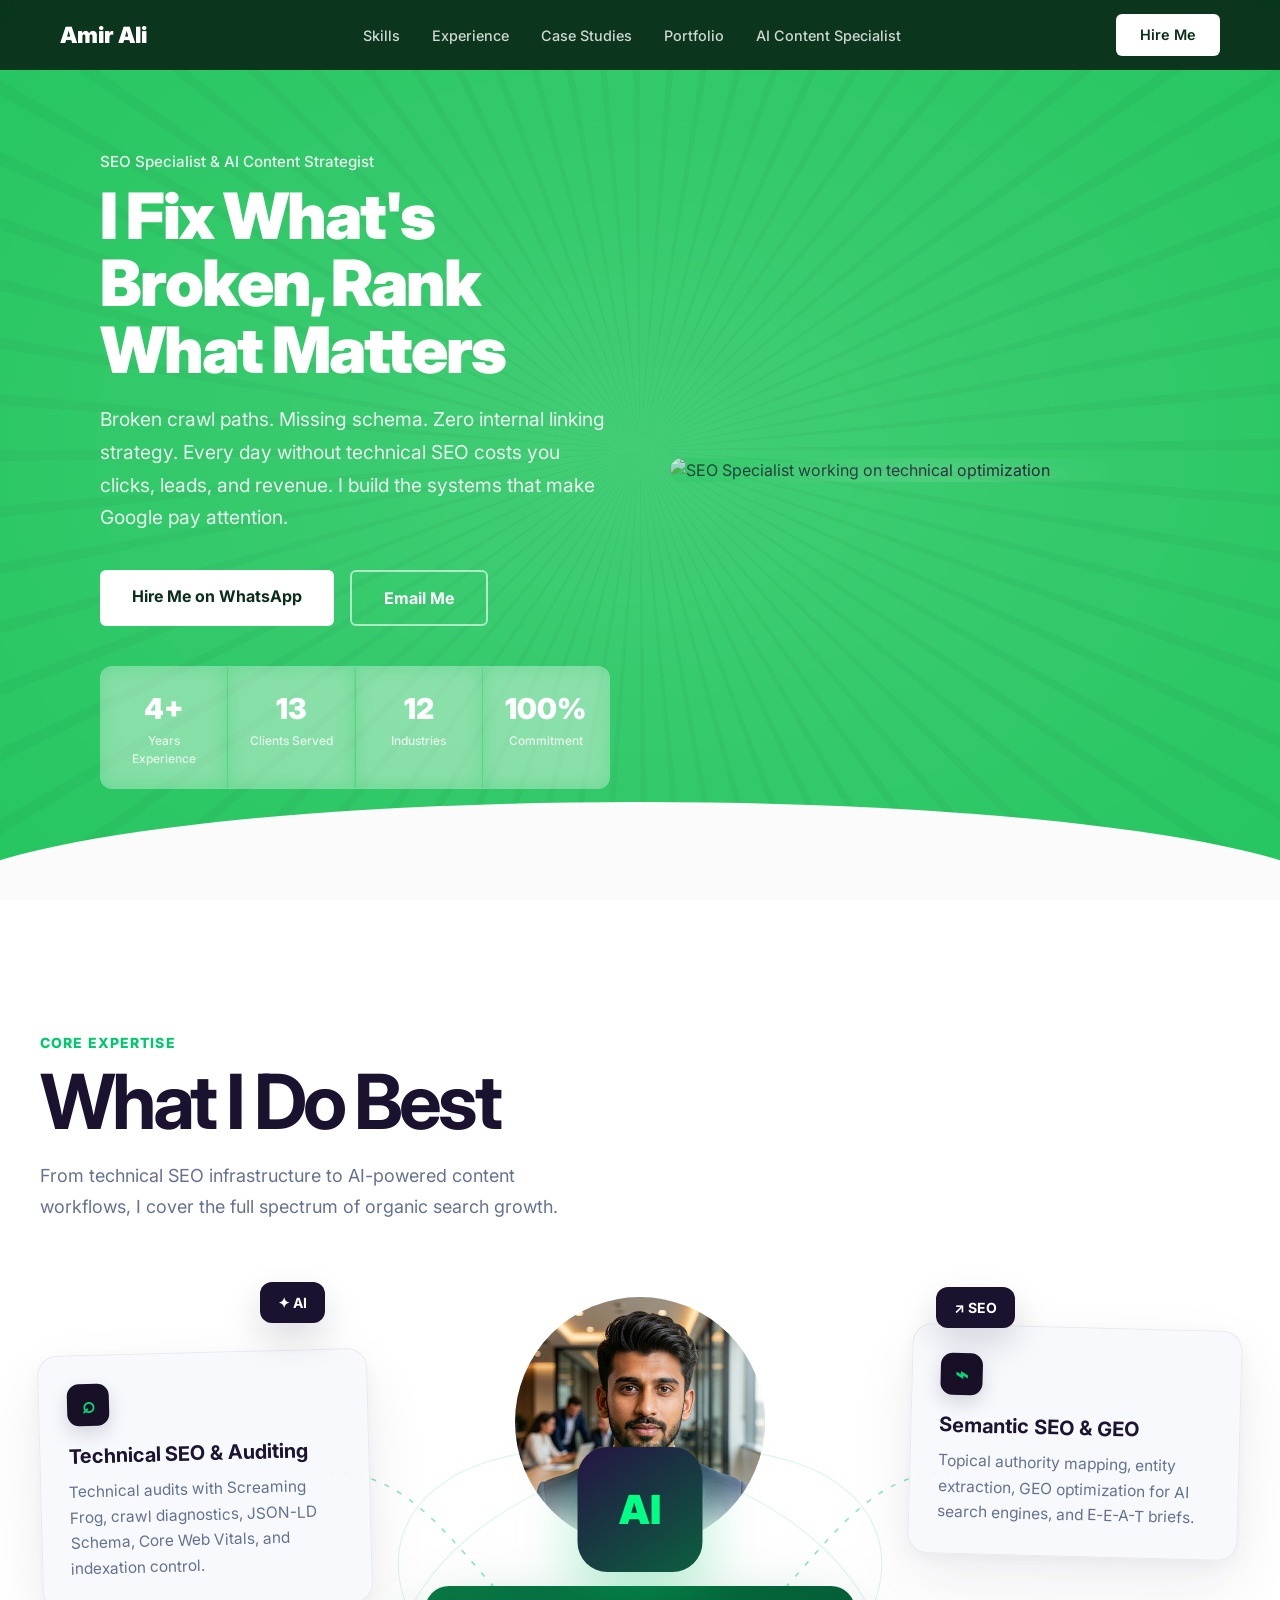
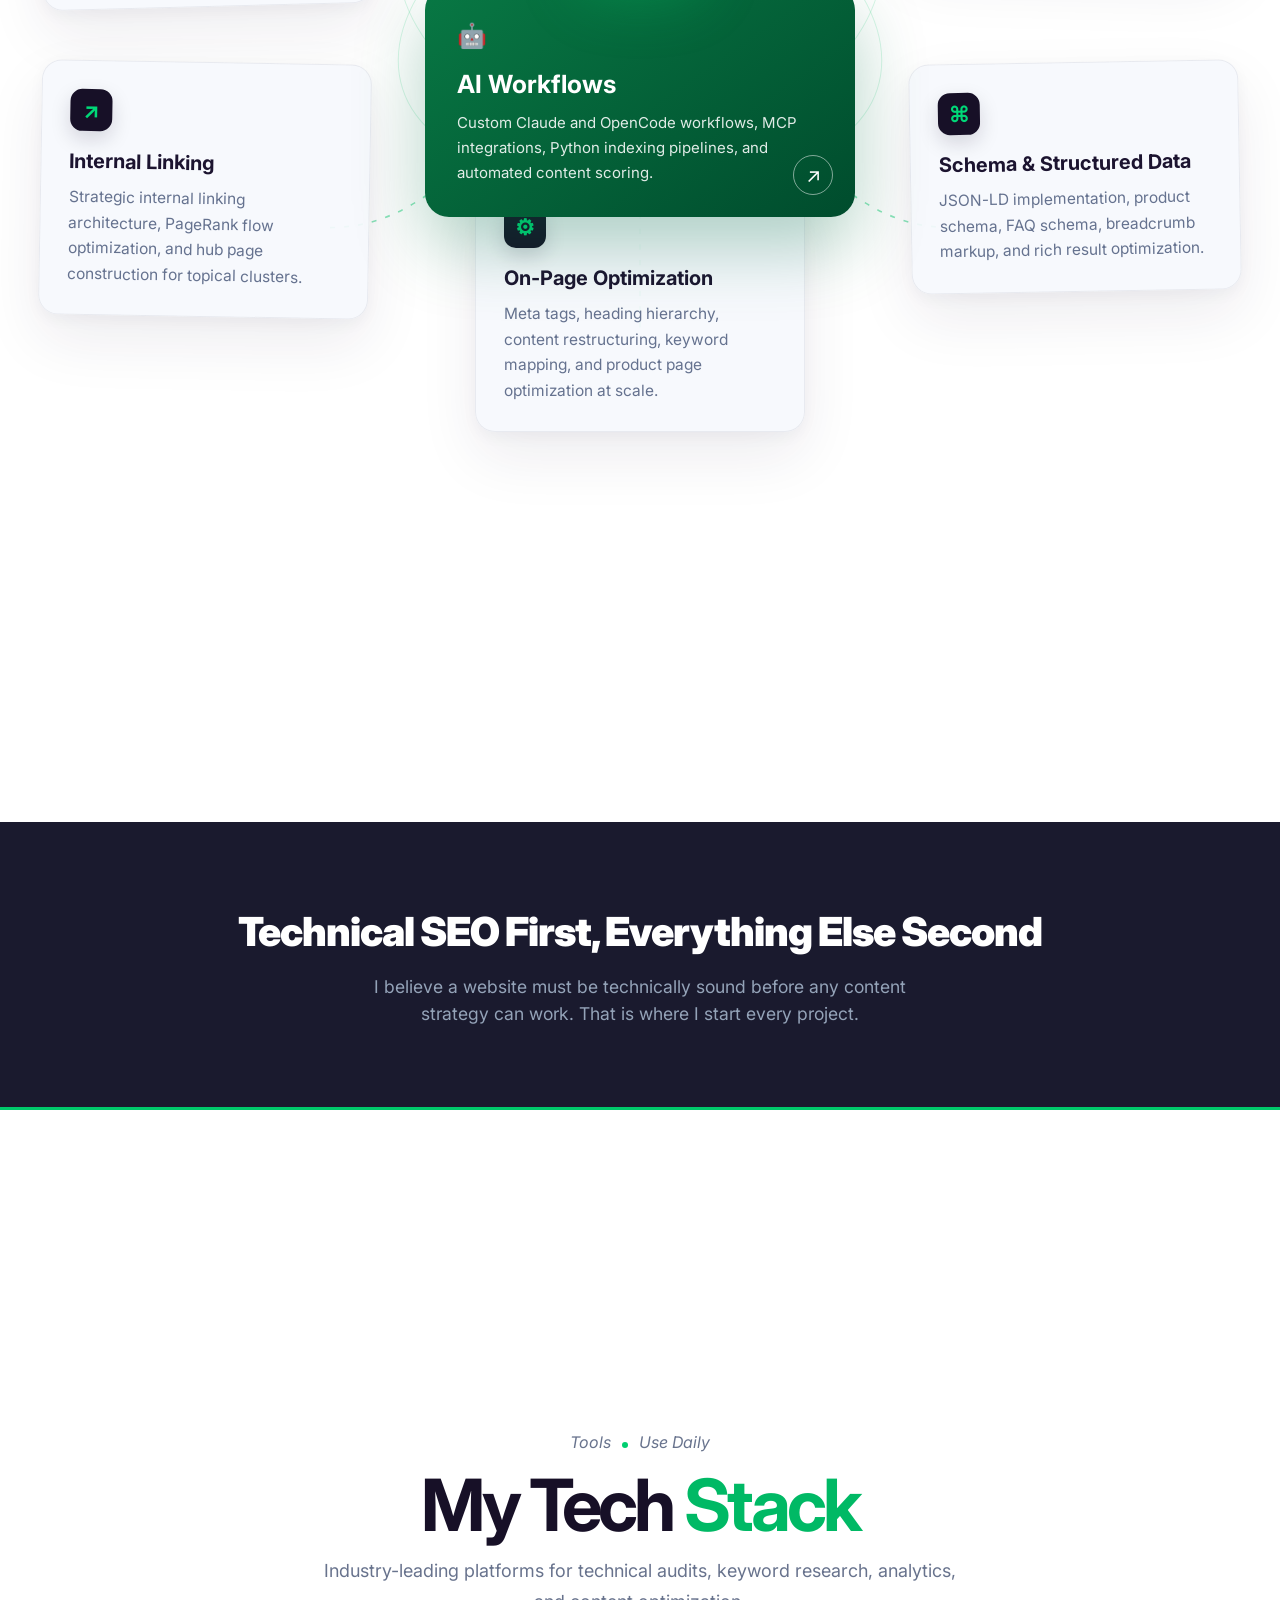
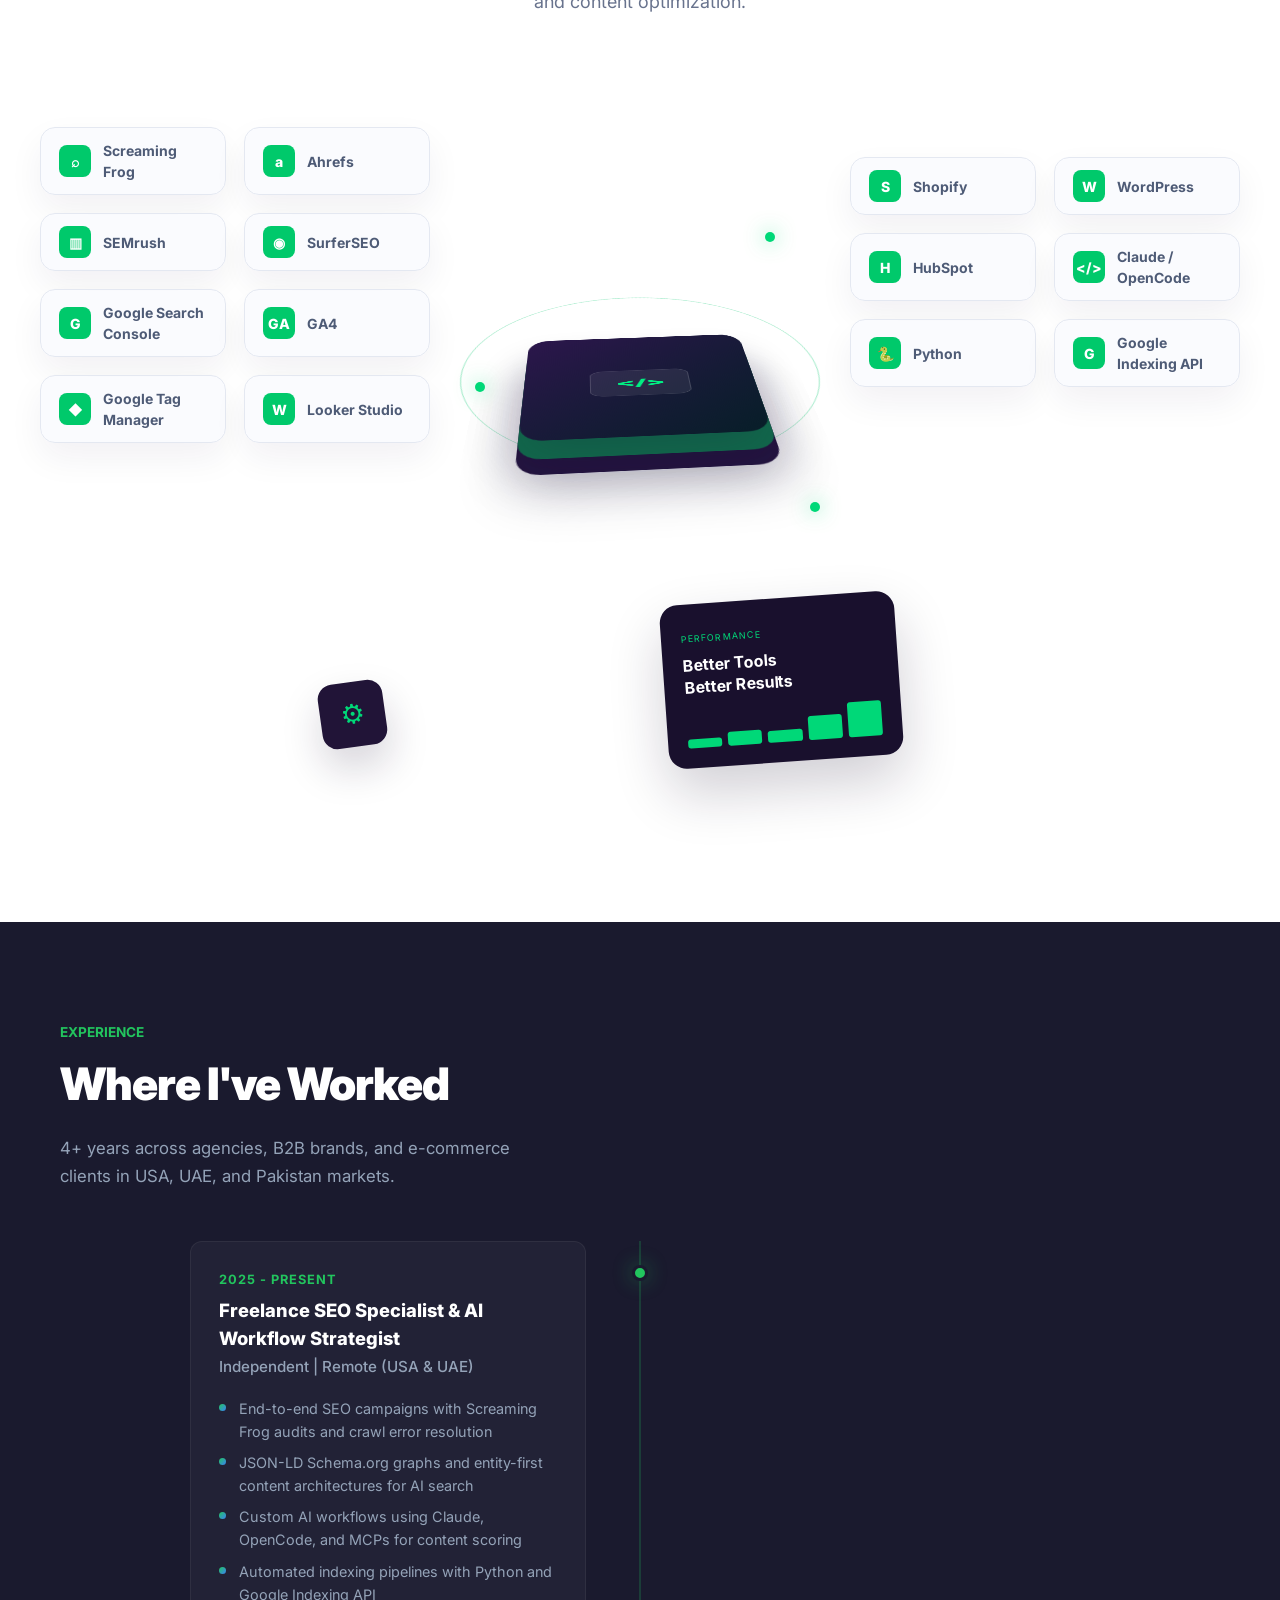
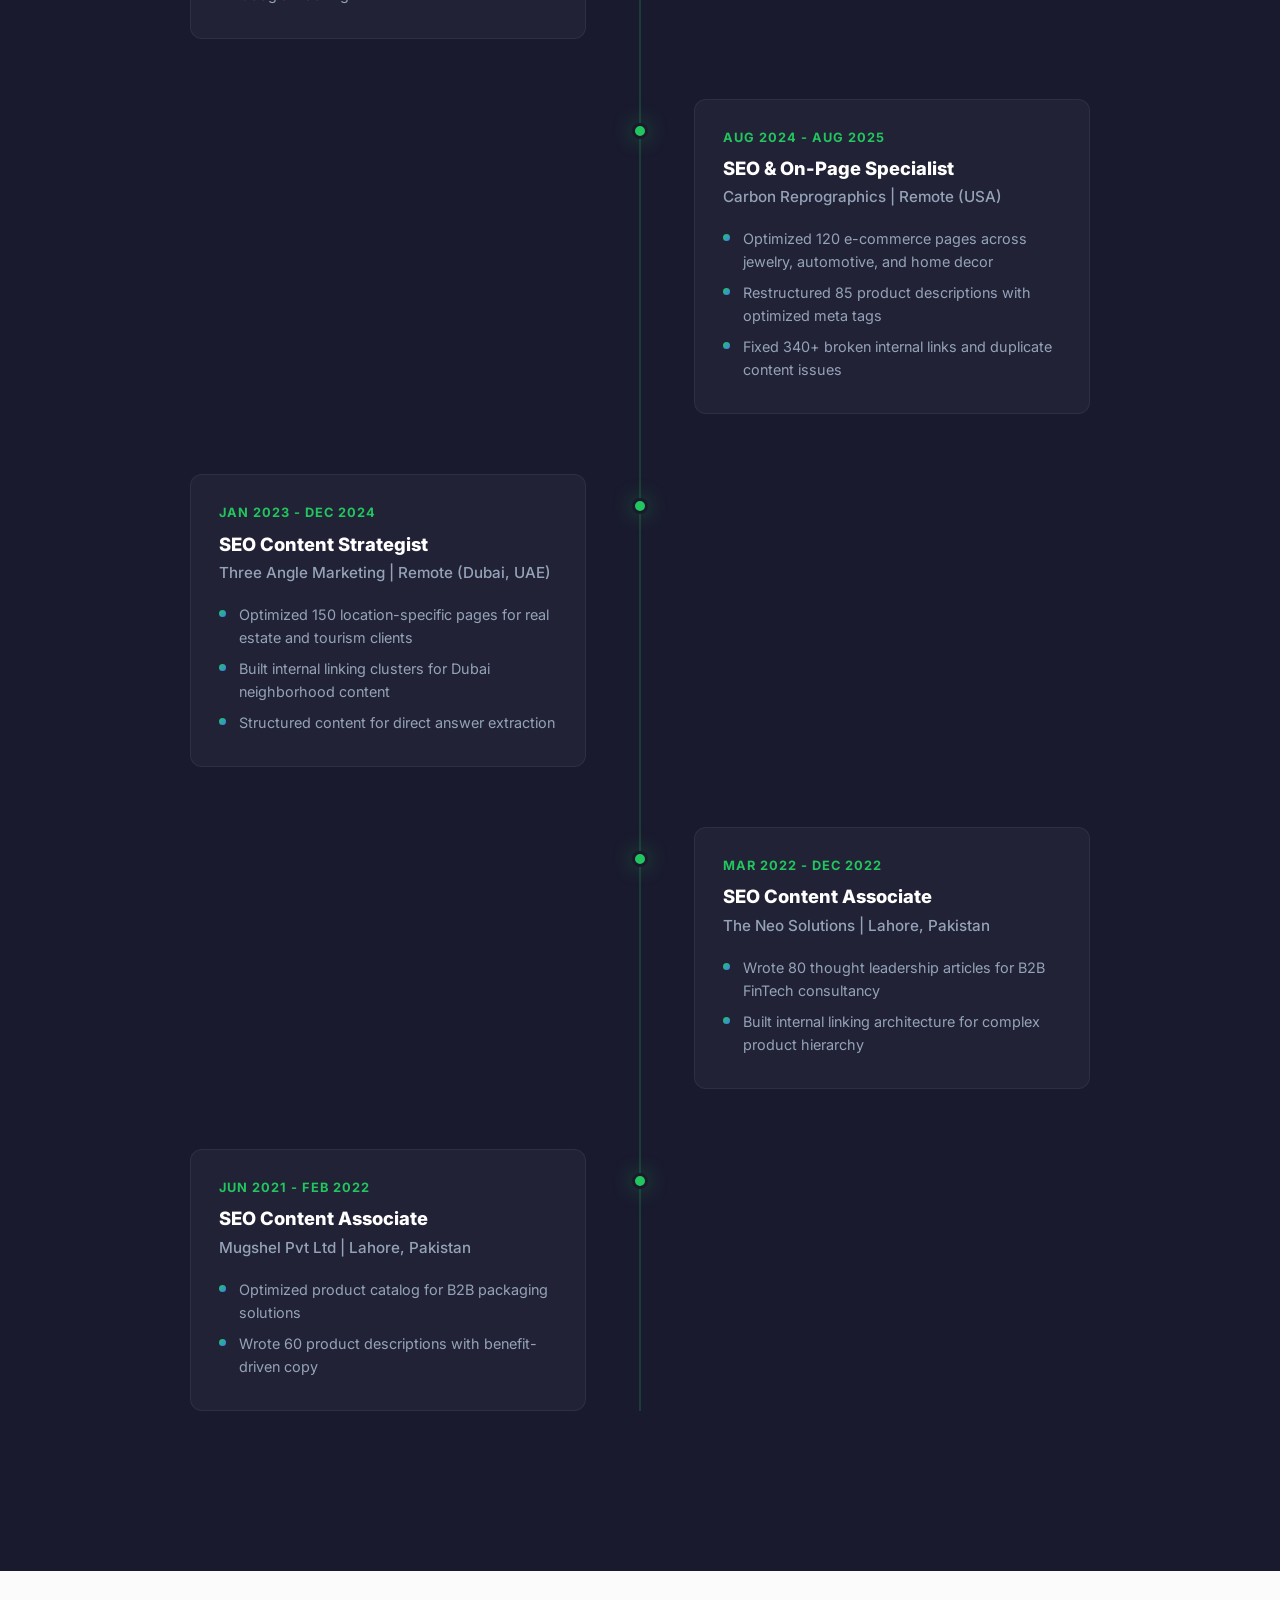
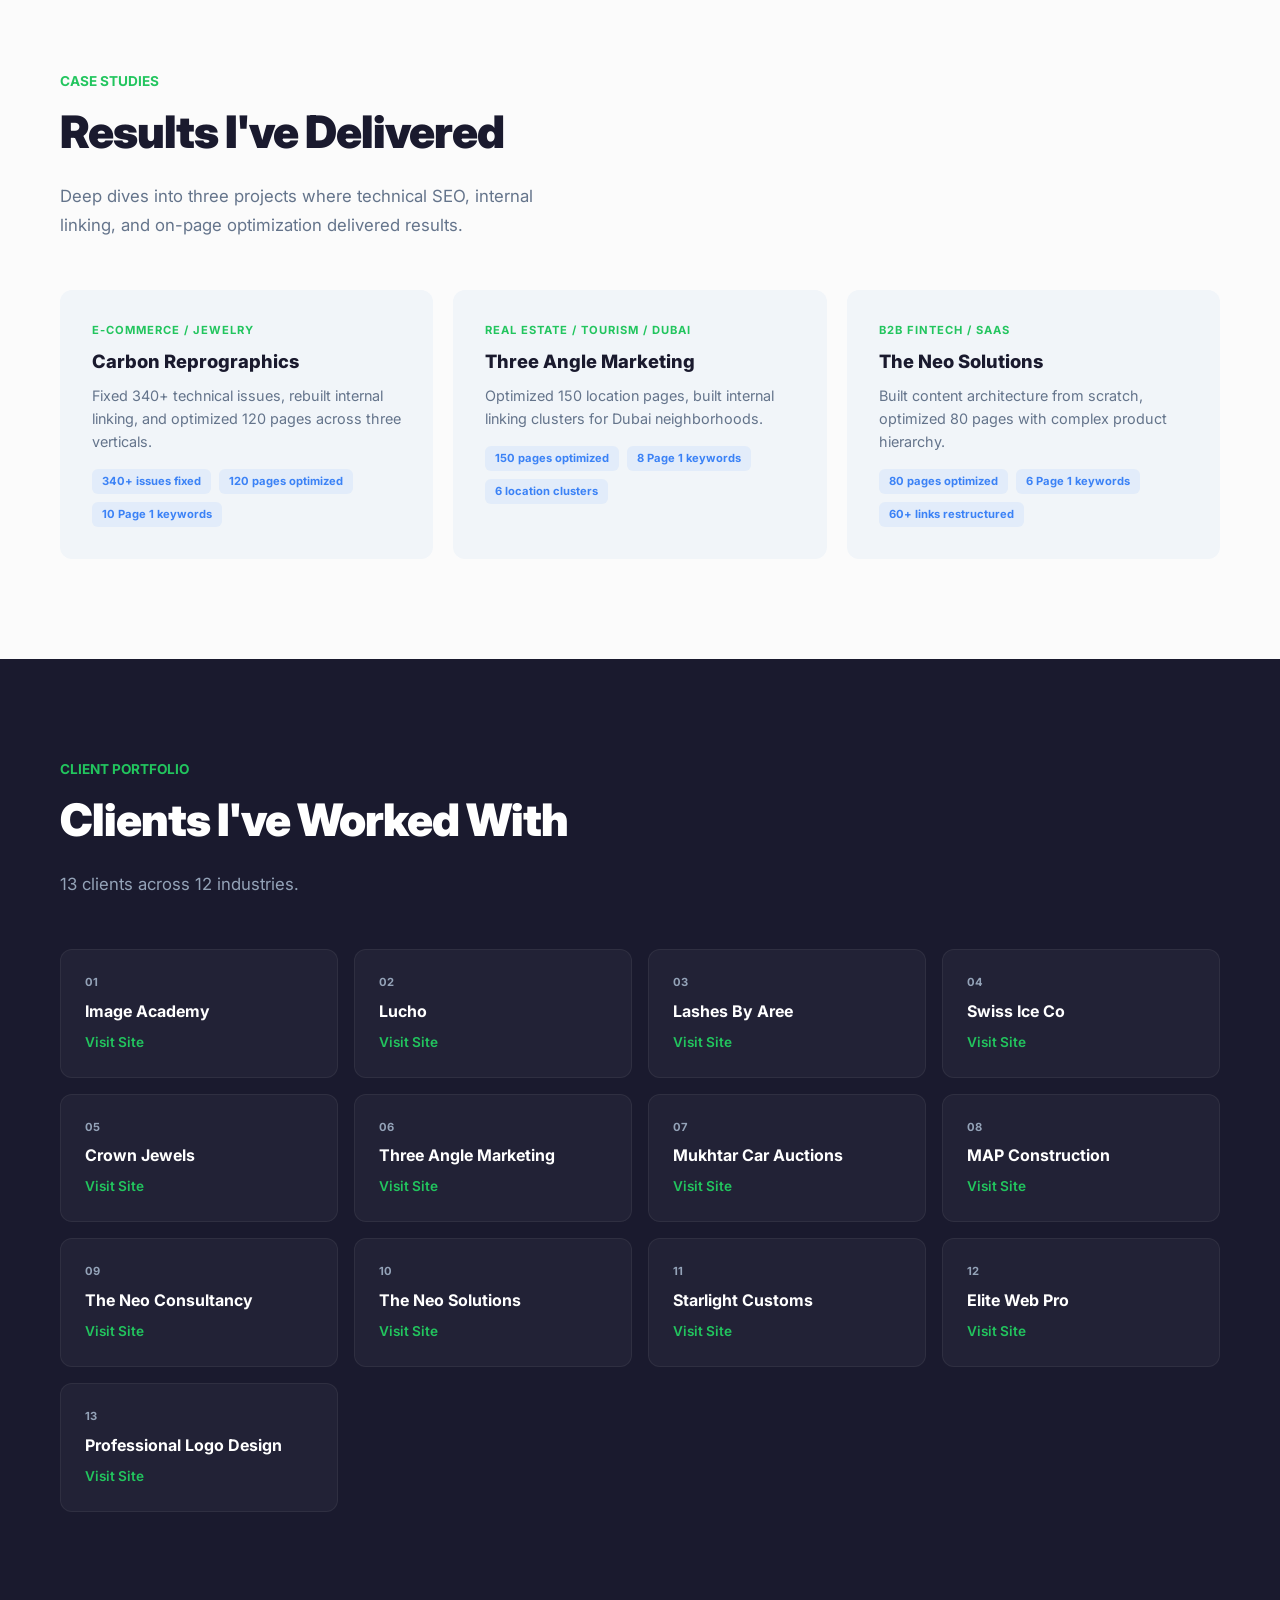
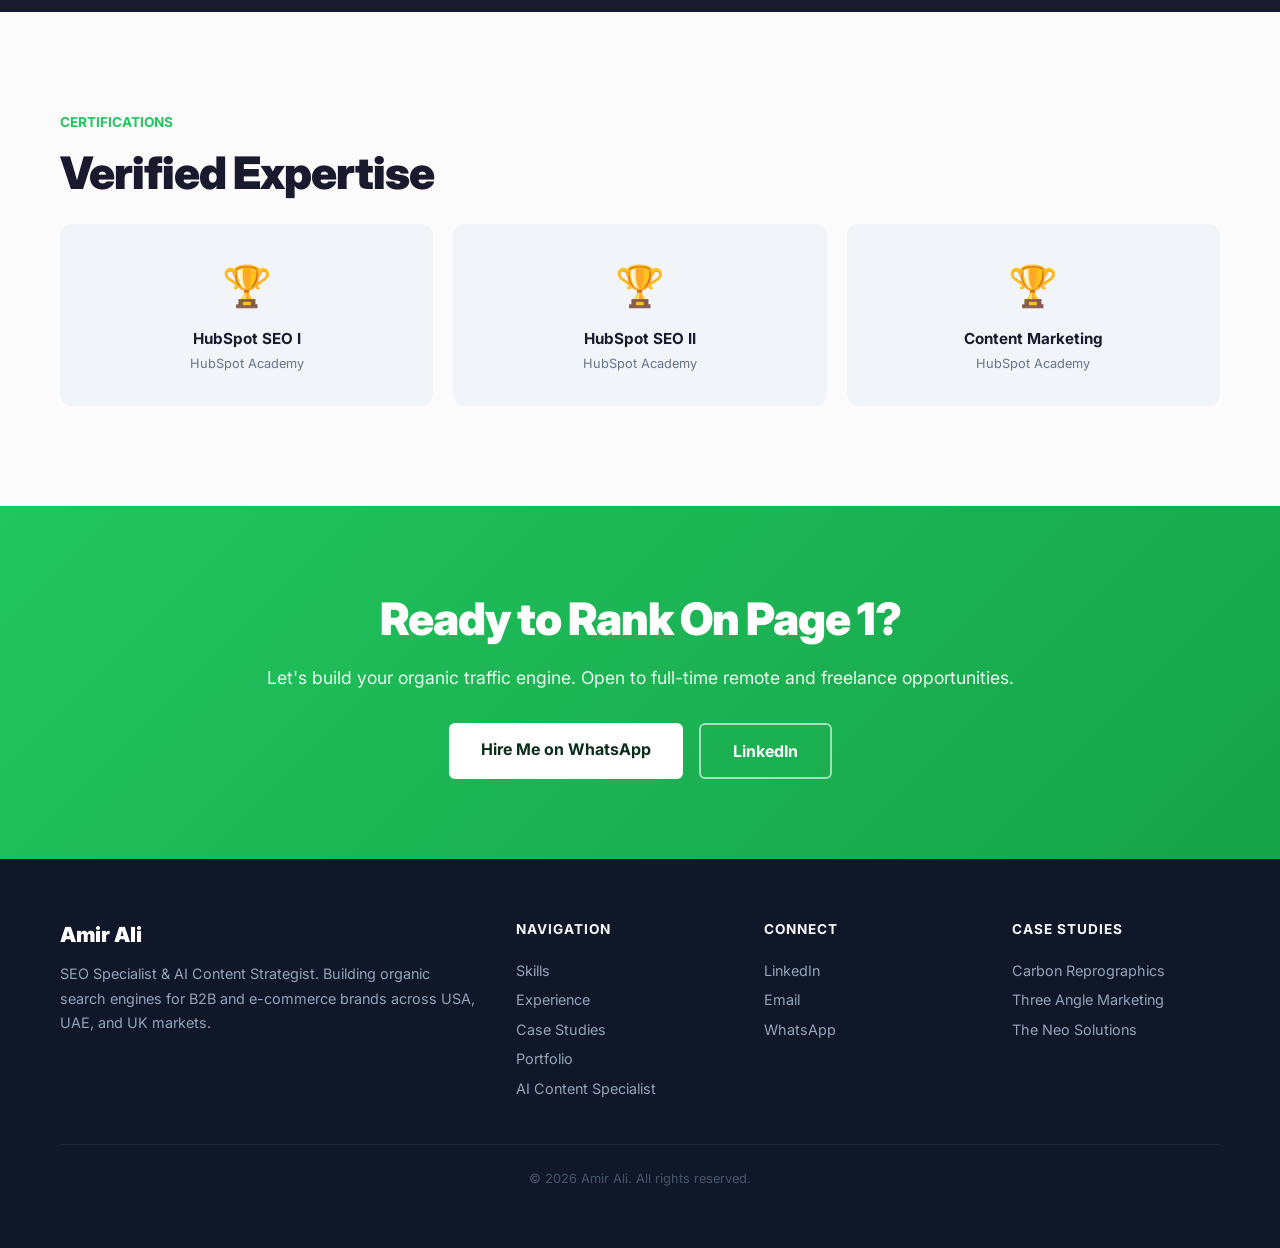
==== commit 9efd02f2: "Fix overlap - more spacing below On-Page Optimization card" ====
--- a/index.html
+++ b/index.html
@@ -181,7 +181,7 @@
             position: relative;
             background: #ffffff;
             overflow: hidden;
-            padding: 130px 0 280px;
+            padding: 130px 0 350px;
             color: #171027;
         }
         .expertise-container {
@@ -216,7 +216,7 @@
         }
         .expertise-stage {
             position: relative;
-            height: 750px;
+            height: 800px;
             margin-top: 50px;
         }
         .expertise-card {
@@ -263,7 +263,7 @@
         .card-right-top { right: 0; top: 55px; transform: rotate(1.5deg); }
         .card-left-bottom { left: 0; top: 390px; transform: rotate(1deg); }
         .card-right-bottom { right: 0; top: 390px; transform: rotate(-1deg); }
-        .card-bottom { left: 50%; bottom: 0; transform: translateX(-50%); }
+        .card-bottom { left: 50%; bottom: 40px; transform: translateX(-50%); }
         .ai-center {
             position: absolute;
             width: 460px;
@@ -396,7 +396,7 @@
             position: relative;
             background: #ffffff;
             overflow: hidden;
-            padding: 250px 0 150px;
+            padding: 320px 0 150px;
             color: #171027;
             border-top: 3px solid #00c96b;
         }
@@ -605,6 +605,8 @@
 
         /* MOBILE */
         @media (max-width: 768px) {
+            html { overflow-x: hidden; }
+            body { overflow-x: hidden; }
             nav { padding: 0 20px; height: 60px; }
             .logo { font-size: 1.1rem; }
             .nav-links { display: none; }
@@ -640,21 +642,33 @@
             .feature-card { padding: 28px; min-height: 0; }
 
             /* Expertise Section Mobile */
-            .expertise-section, .tech-stack { padding: 90px 0; }
-            .expertise-stage { height: auto; display: flex; flex-direction: column; gap: 20px; }
-            .expertise-card { position: relative; width: calc(100% - 48px); margin: 0 auto; left: auto; right: auto; top: auto; bottom: auto; transform: none !important; }
-            .ai-center { position: relative; order: -1; left: auto; top: auto; transform: none; width: 100%; height: 430px; }
-            .ai-card { width: min(430px, 100%); bottom: 0; left: 50%; transform: translateX(-50%); }
-            .portrait-wrapper { width: 190px; height: 190px; }
+            .expertise-section { padding: 60px 0 80px; }
+            .expertise-container { width: calc(100% - 32px); }
+            .expertise-intro { text-align: center; }
+            .expertise-intro h2 { font-size: 2.2rem; }
+            .expertise-intro p { font-size: 1rem; margin: 0 auto; }
+            .expertise-stage { height: auto; display: flex; flex-direction: column; gap: 16px; padding: 20px 0; }
+            .expertise-card { position: relative; width: 100%; margin: 0; left: auto; right: auto; top: auto; bottom: auto; transform: none !important; min-height: auto; }
+            .ai-center { position: relative; order: -1; left: auto; top: auto; transform: none; width: 100%; height: auto; display: flex; flex-direction: column; align-items: center; padding: 20px 0; }
+            .portrait-wrapper { width: 160px; height: 160px; position: relative; }
+            .ai-brain { width: 80px; height: 80px; top: auto; position: relative; margin-top: -40px; font-size: 24px; border-radius: 20px; }
+            .ai-card { position: relative; width: 100%; bottom: auto; left: auto; transform: none; margin-top: 20px; }
             .connection-lines, .orbit, .floating-badge { display: none; }
 
             /* Tech Stack Mobile */
-            .tech-stage { height: auto; display: flex; flex-direction: column; gap: 25px; }
-            .tool-column { position: relative; width: calc(100% - 48px); margin: 0 auto; left: auto; right: auto; top: auto; order: 2; }
+            .tech-stack { padding: 60px 0 80px; border-top: 3px solid #00c96b; }
+            .tech-container { width: calc(100% - 32px); }
+            .tech-heading { text-align: center; }
+            .tech-heading h2 { font-size: 2.2rem; }
+            .tech-heading p { font-size: 1rem; }
+            .tech-stage { height: auto; display: flex; flex-direction: column; gap: 20px; padding: 20px 0; }
+            .tool-column { position: relative; width: 100%; margin: 0; left: auto; right: auto; top: auto; order: 2; grid-template-columns: 1fr 1fr; gap: 12px; }
             .right-tools { order: 3; }
-            .tech-engine { position: relative; left: auto; top: auto; transform: none; width: 100%; height: 360px; order: 1; }
-            .analytics-widget { left: 50%; transform: translateX(-50%) rotate(-3deg); }
+            .tech-engine { position: relative; left: auto; top: auto; transform: none; width: 100%; height: 300px; order: 1; display: flex; align-items: center; justify-content: center; }
+            .engine-stack { position: relative; left: auto; top: auto; transform: perspective(700px) rotateX(55deg) rotateZ(-4deg); }
+            .analytics-widget { position: relative; left: auto; bottom: auto; transform: rotate(-3deg); width: 100%; max-width: 280px; margin: 20px auto 0; order: 4; }
             .gear-widget { display: none; }
+            .tool-card { min-height: 50px; padding: 10px 14px; font-size: 13px; }
 
             .portfolio-grid { grid-template-columns: repeat(2, 1fr); gap: 12px; }
             .portfolio-card { padding: 18px; }
@@ -686,13 +700,15 @@
             .stats-bar { grid-template-columns: repeat(2, 1fr); }
             .portfolio-grid { grid-template-columns: 1fr; }
             .case-results span { font-size: 0.65rem; padding: 4px 8px; }
-            .expertise-container, .tech-container { width: min(100% - 30px, 1200px); }
-            .expertise-intro h2, .tech-heading h2 { font-size: 46px; }
+            .expertise-intro h2, .tech-heading h2 { font-size: 1.8rem; }
             .tool-column { grid-template-columns: 1fr; }
             .tool-card { width: 100%; }
-            .ai-center { height: 400px; }
-            .portrait-wrapper { width: 165px; height: 165px; }
-            .ai-brain { width: 90px; height: 90px; top: 100px; font-size: 28px; }
+            .portrait-wrapper { width: 130px; height: 130px; }
+            .ai-brain { width: 70px; height: 70px; font-size: 20px; }
+            .ai-card { padding: 20px; }
+            .ai-card h3 { font-size: 1.2rem; }
+            .expertise-card { padding: 20px; }
+            .expertise-card h3 { font-size: 1.1rem; }
         }
     </style>
 </head>
